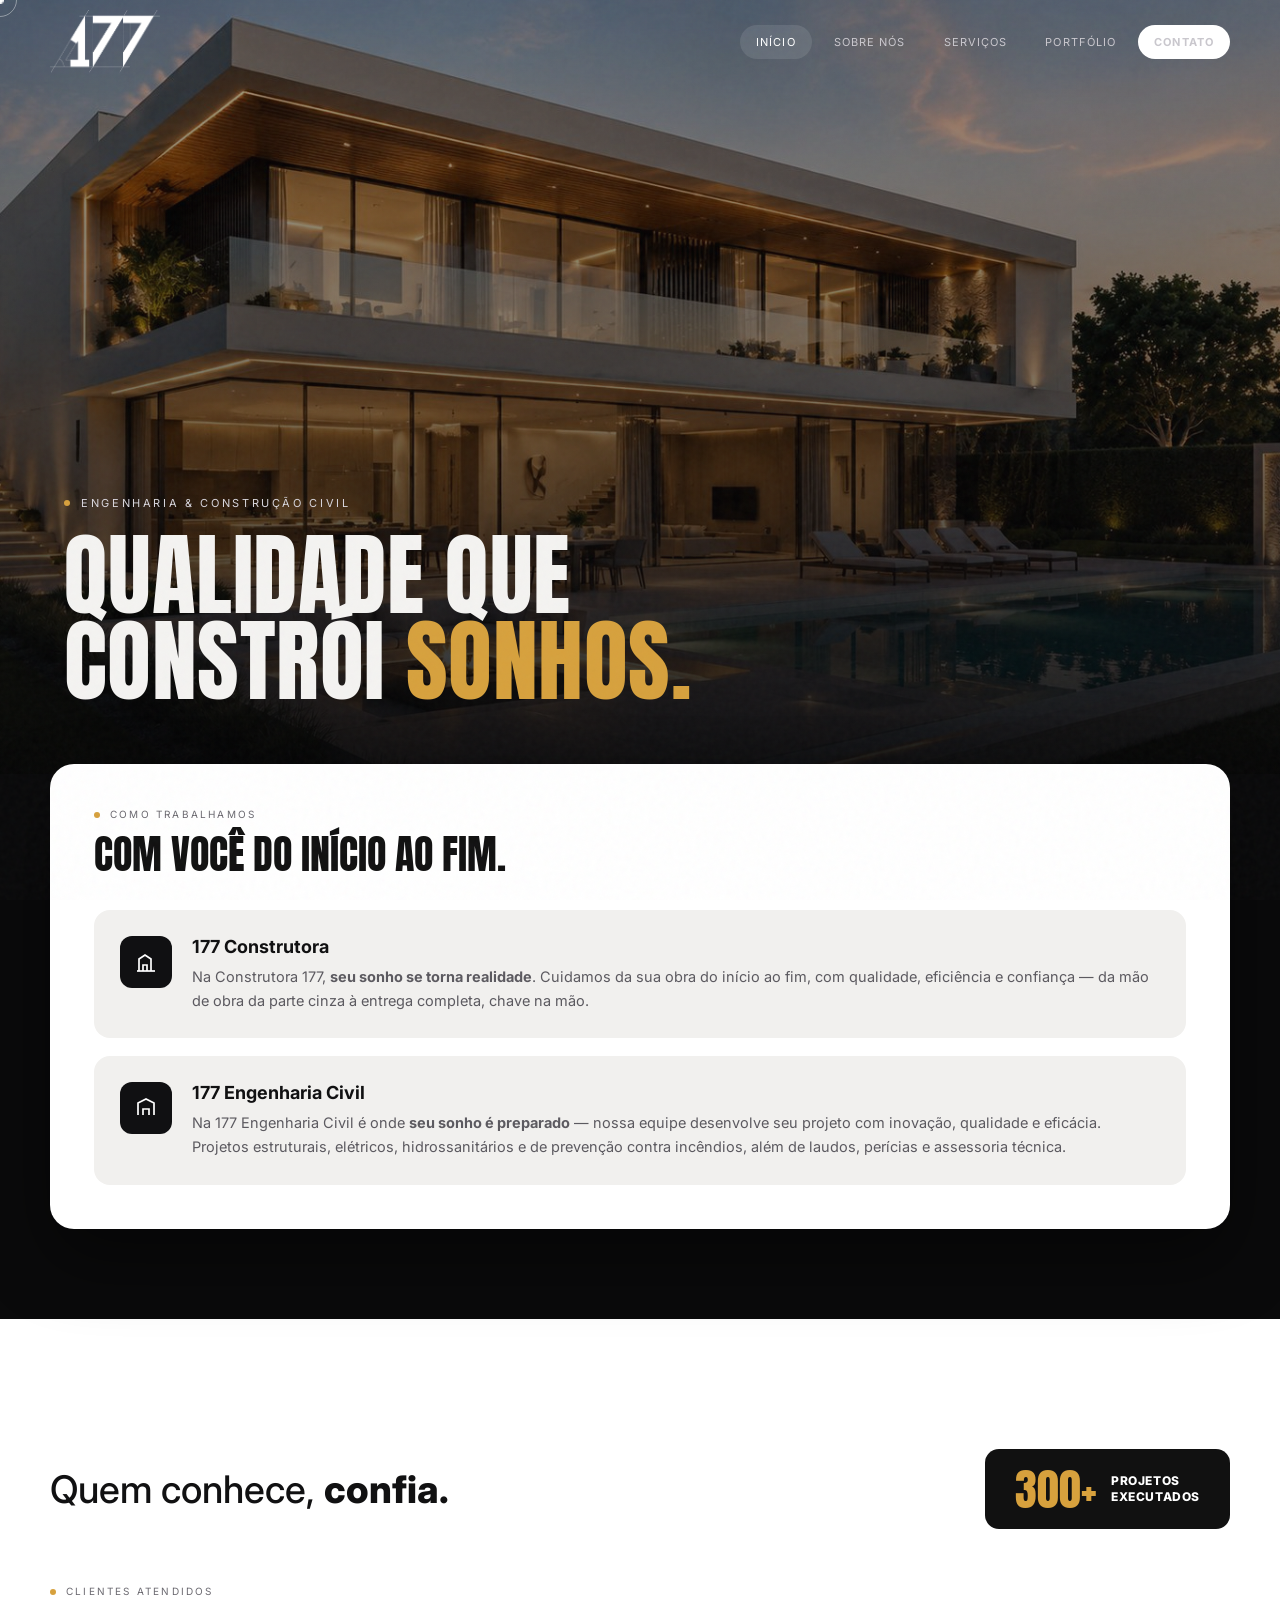
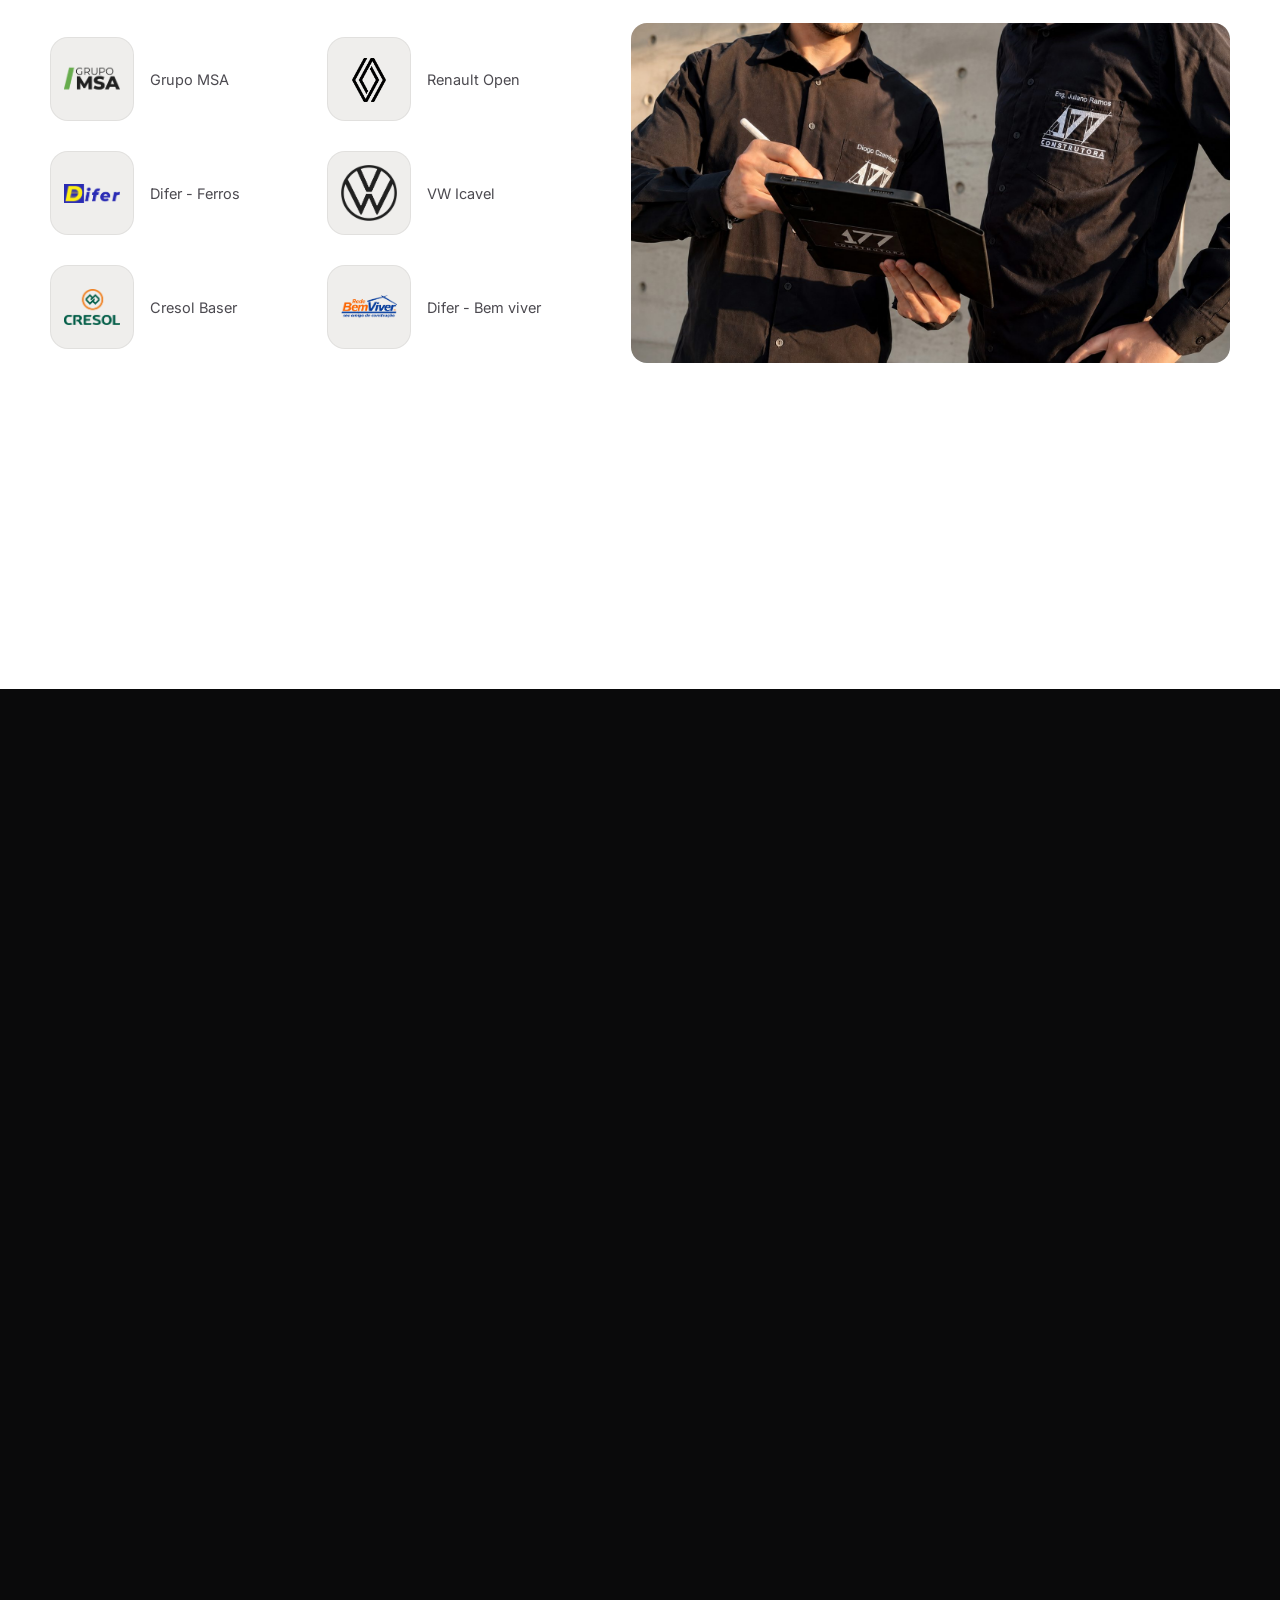
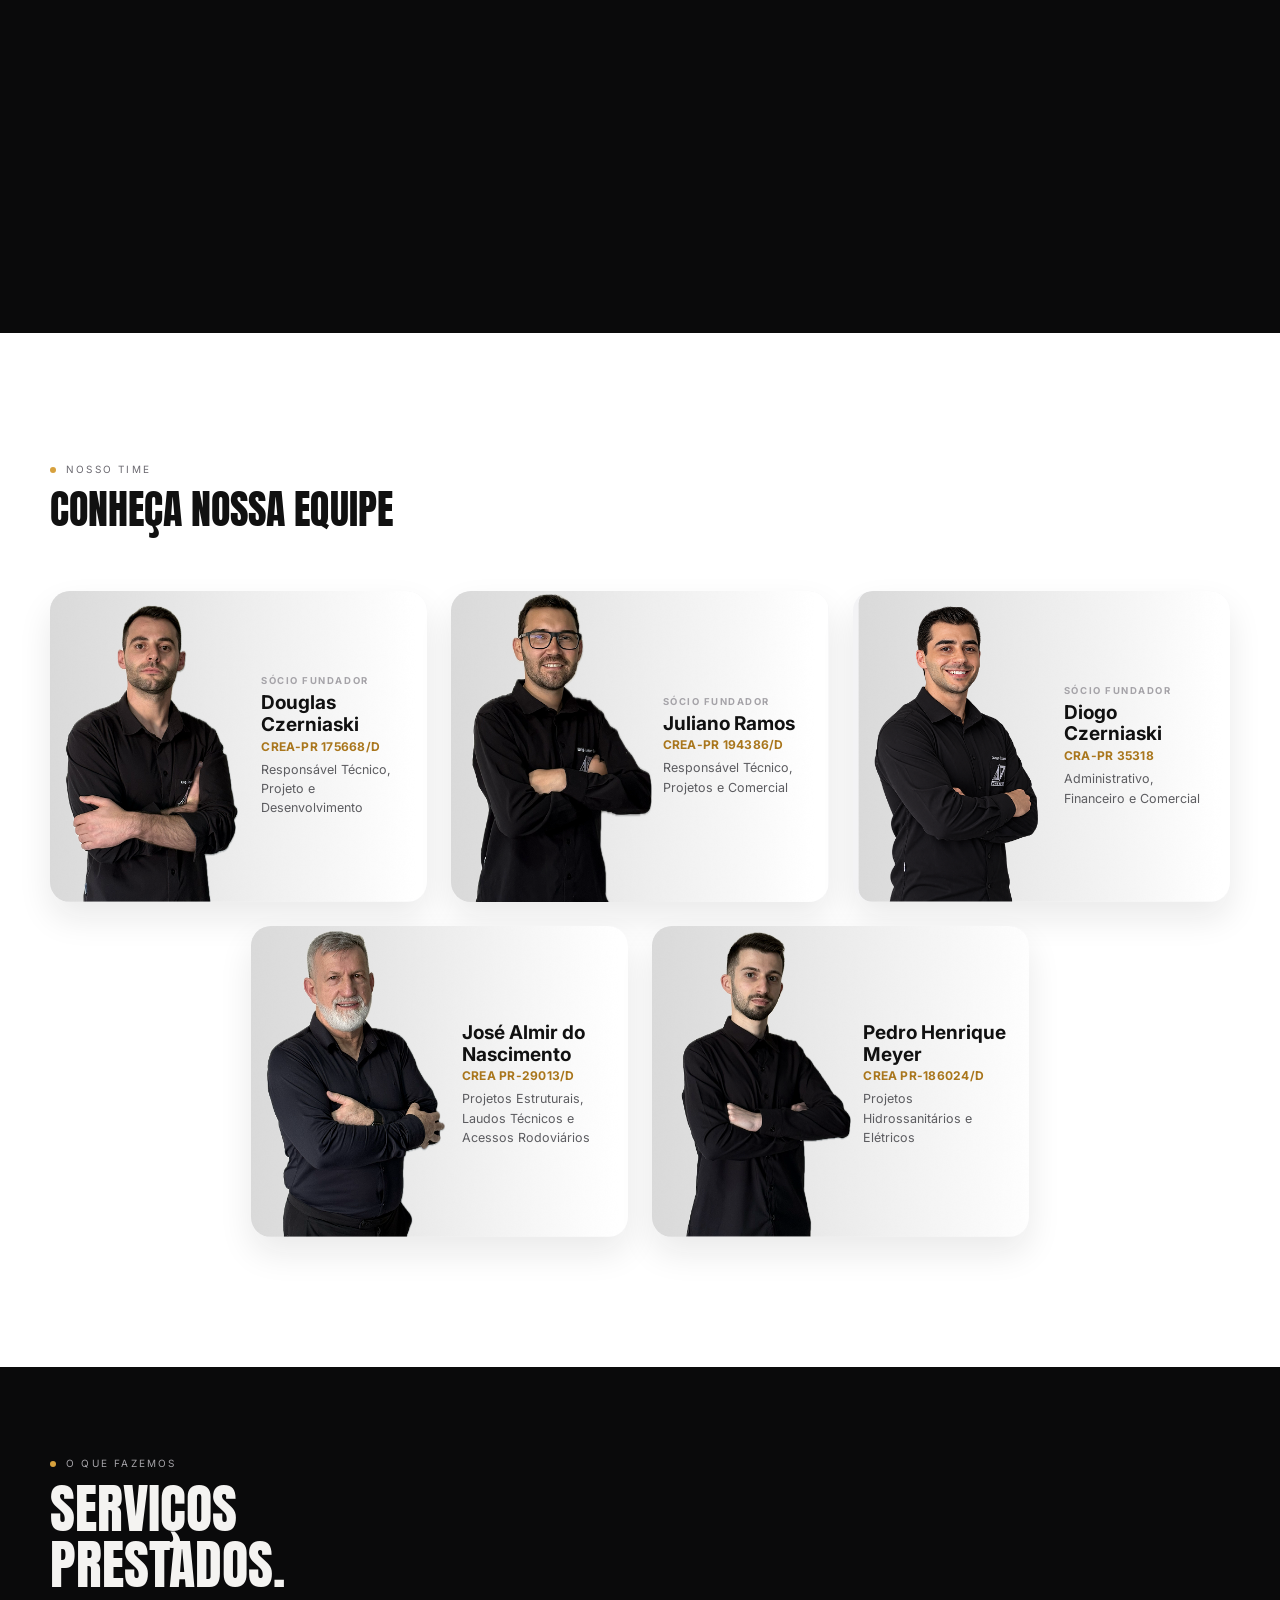
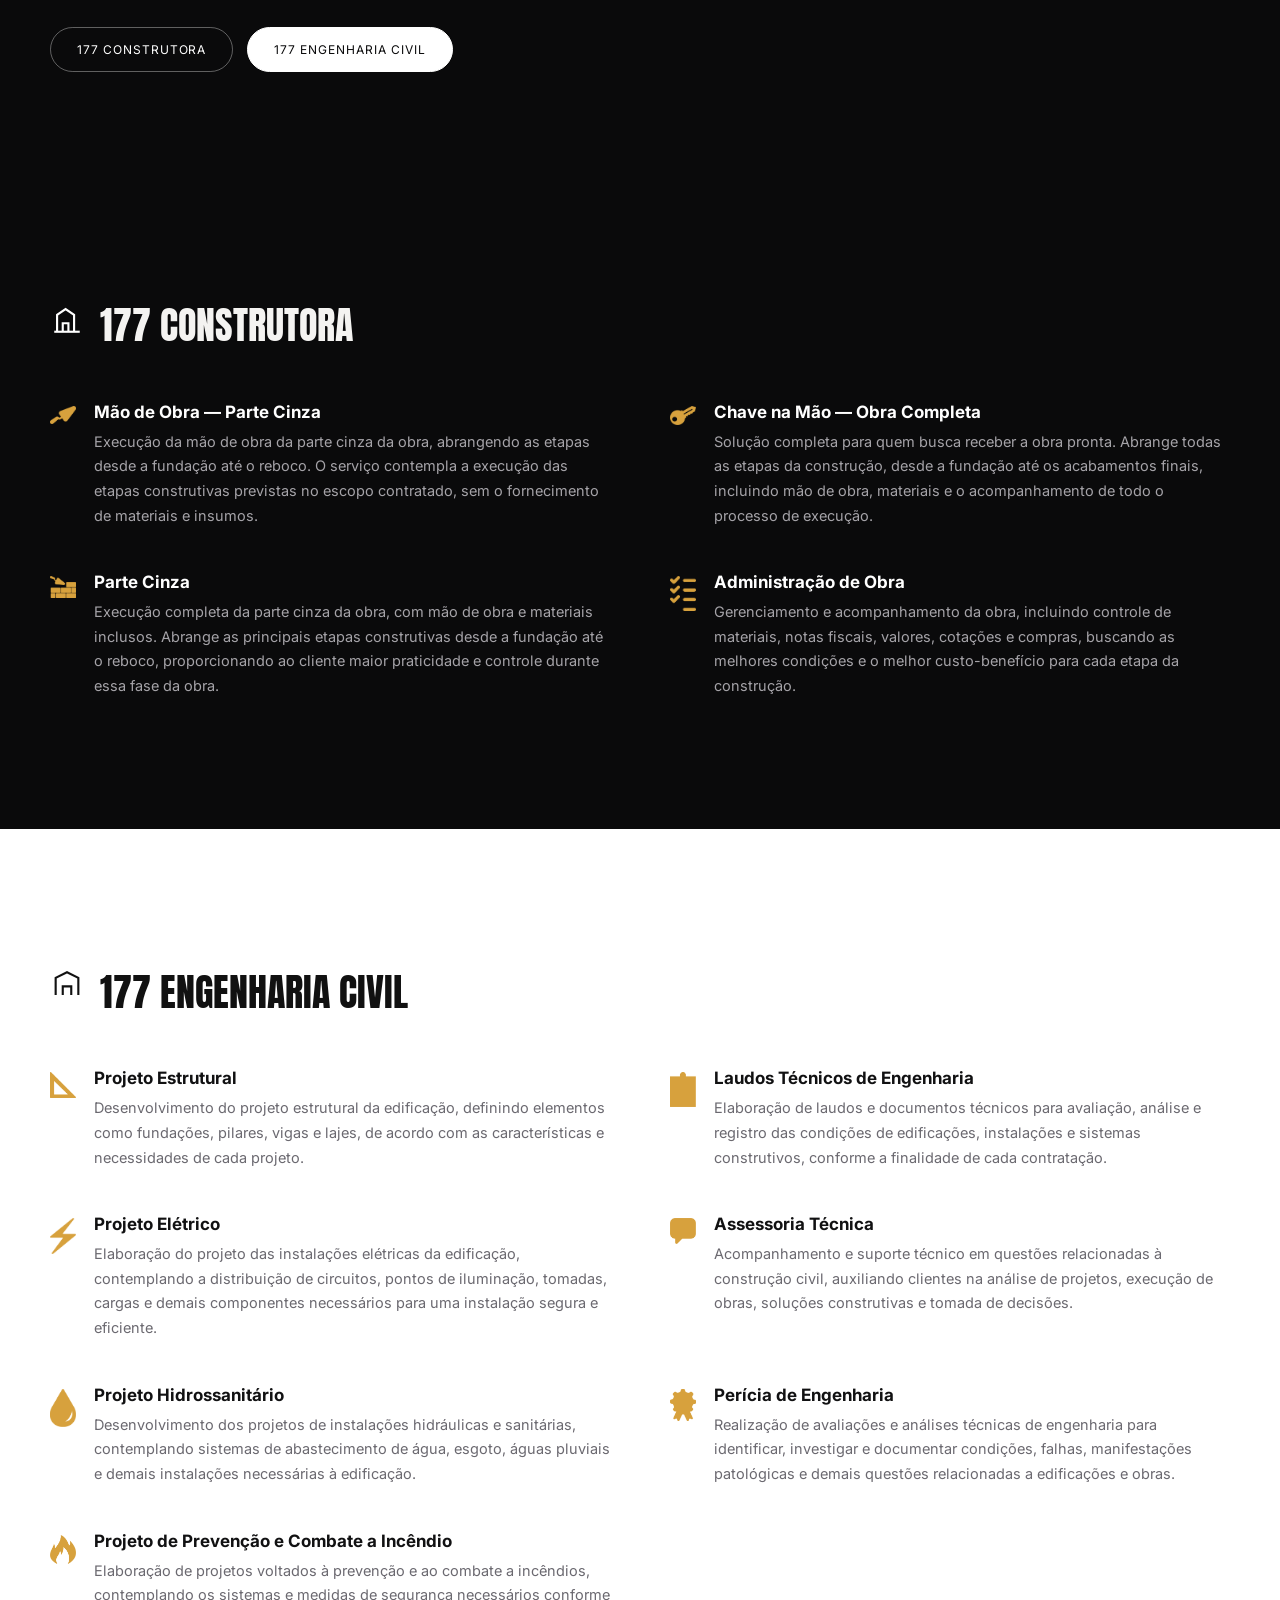
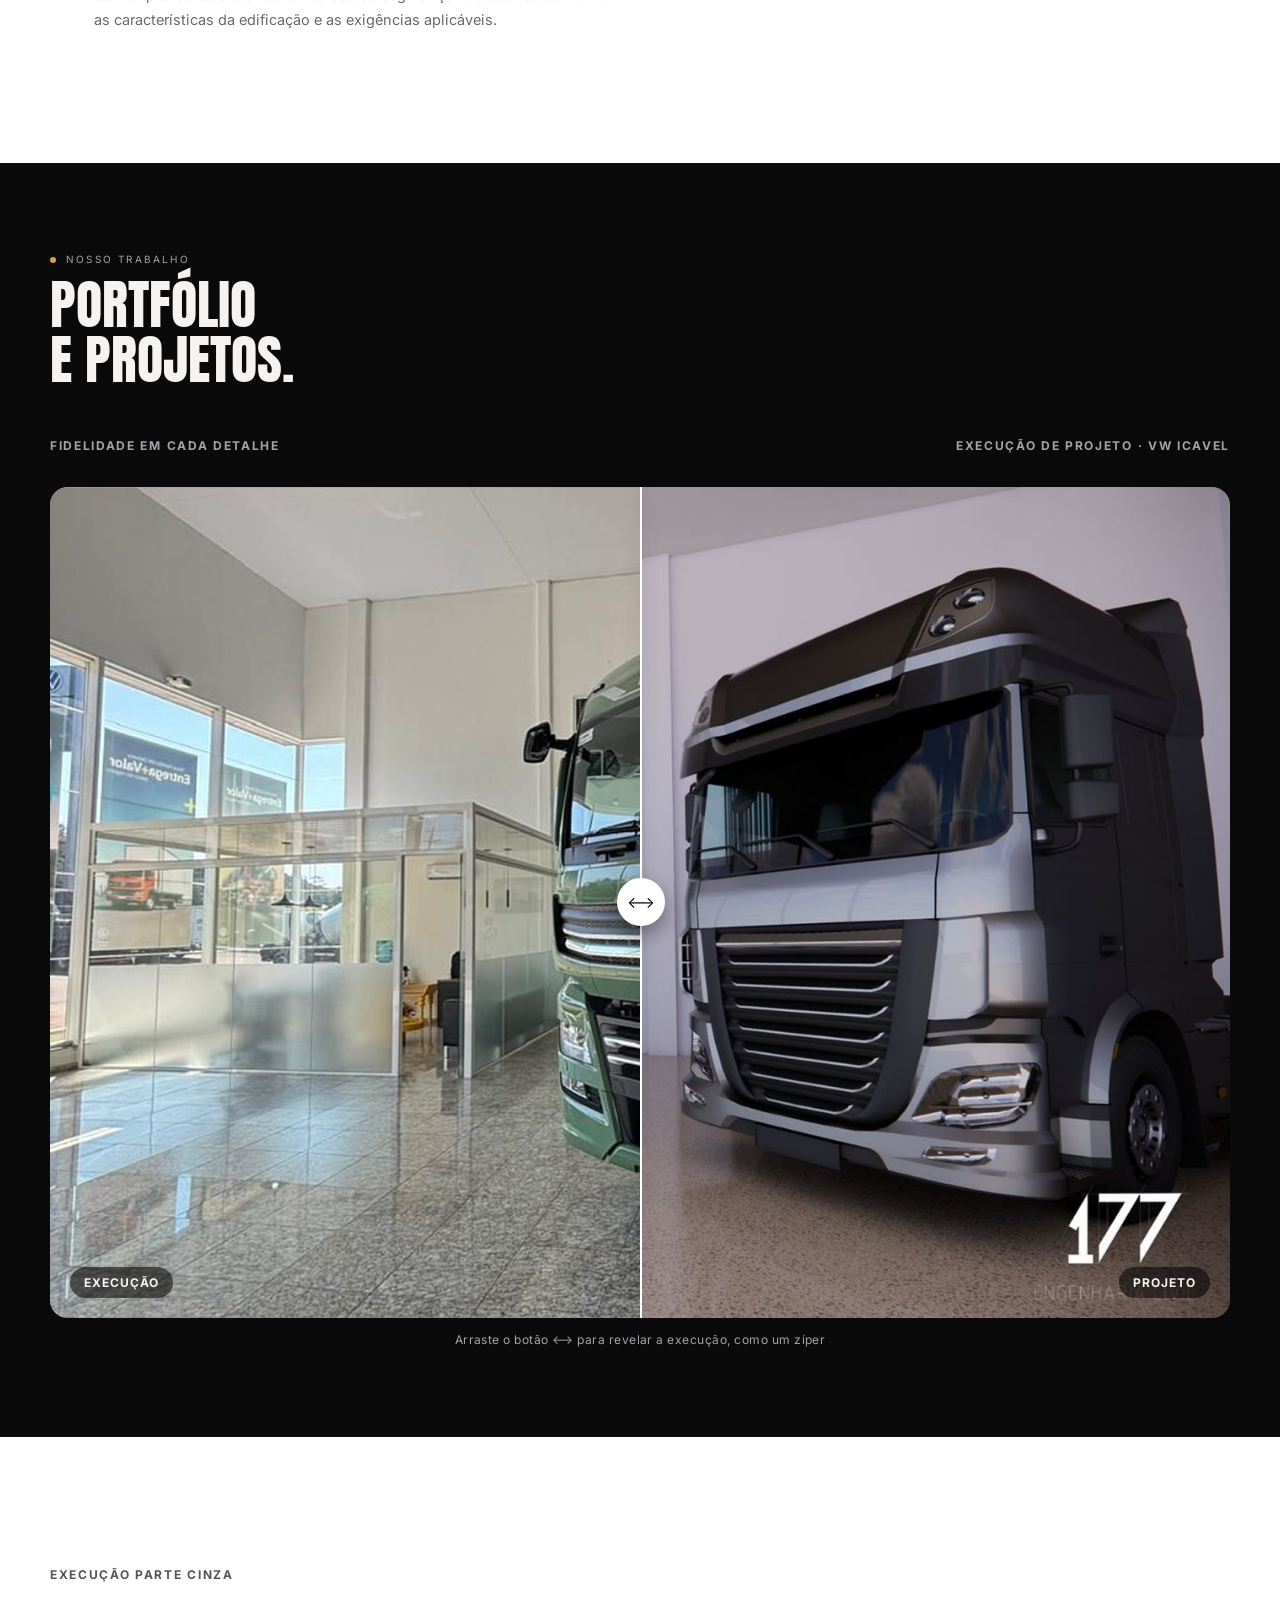
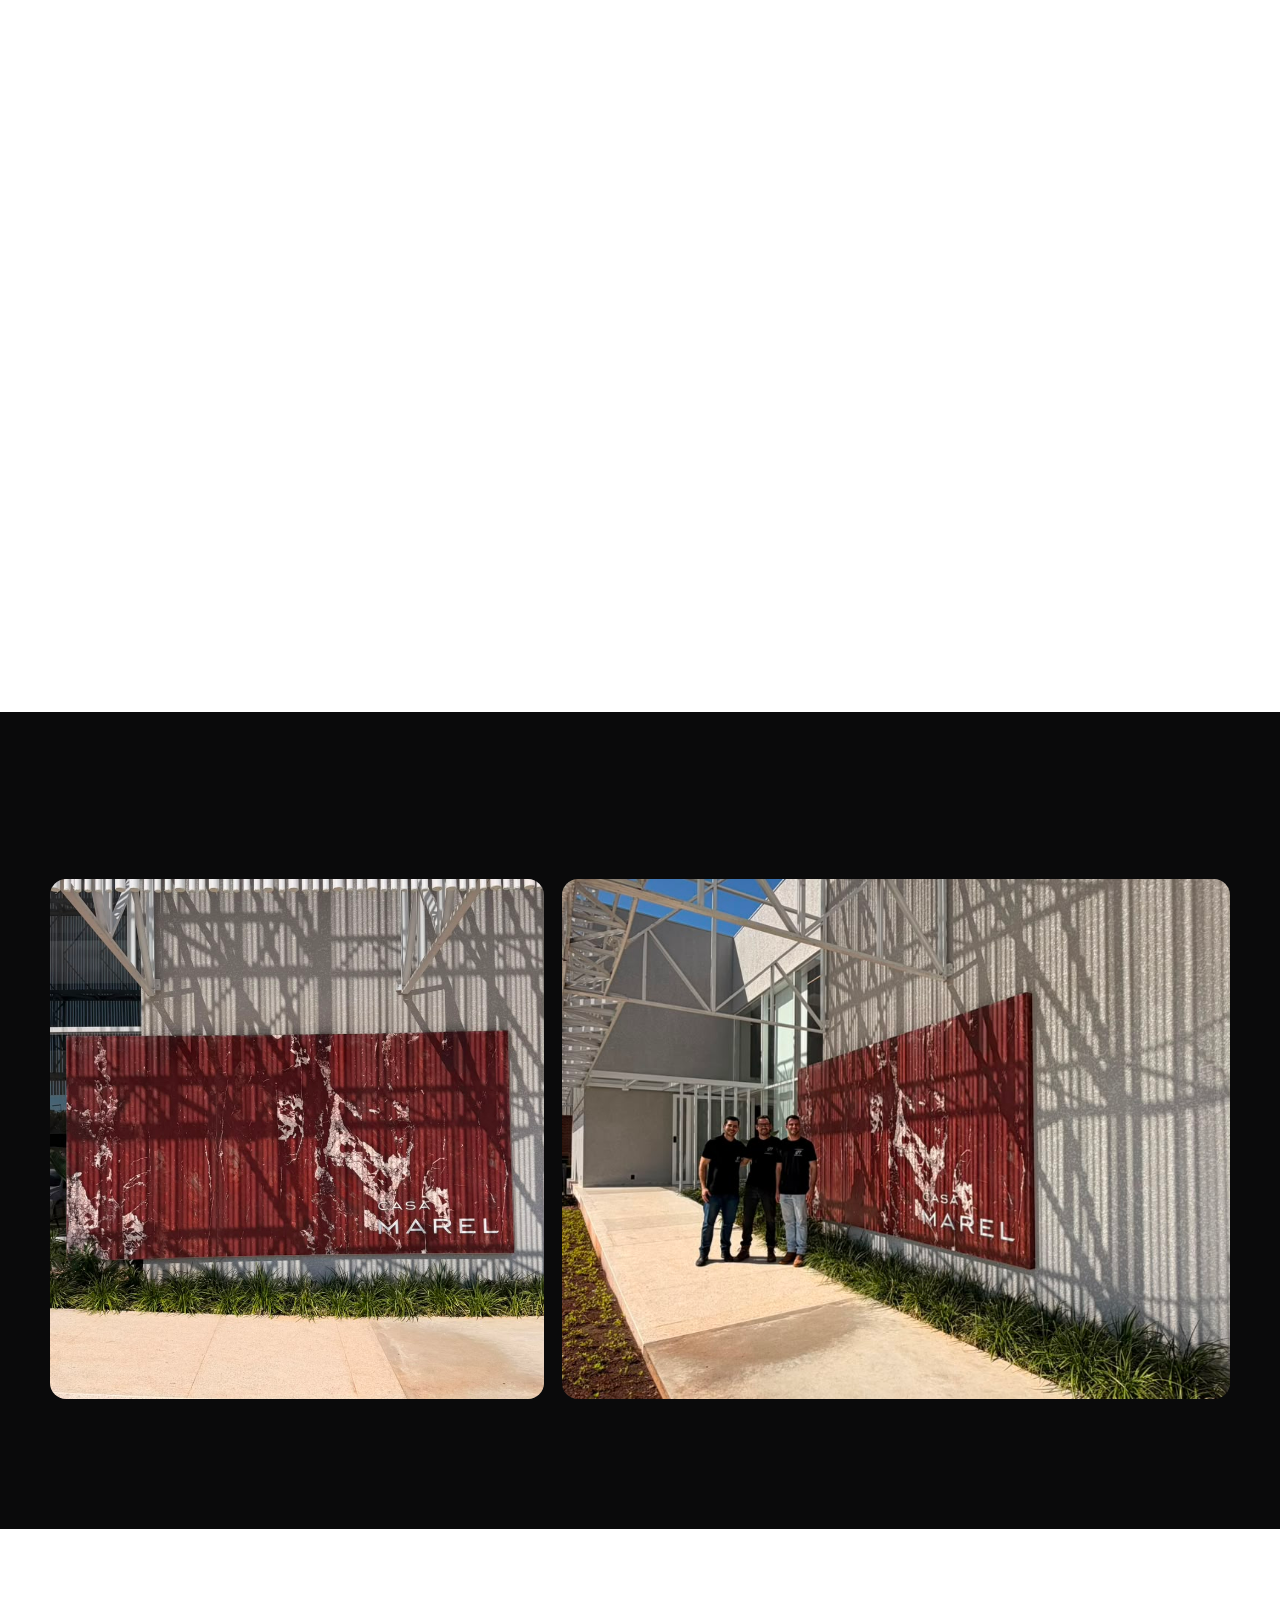
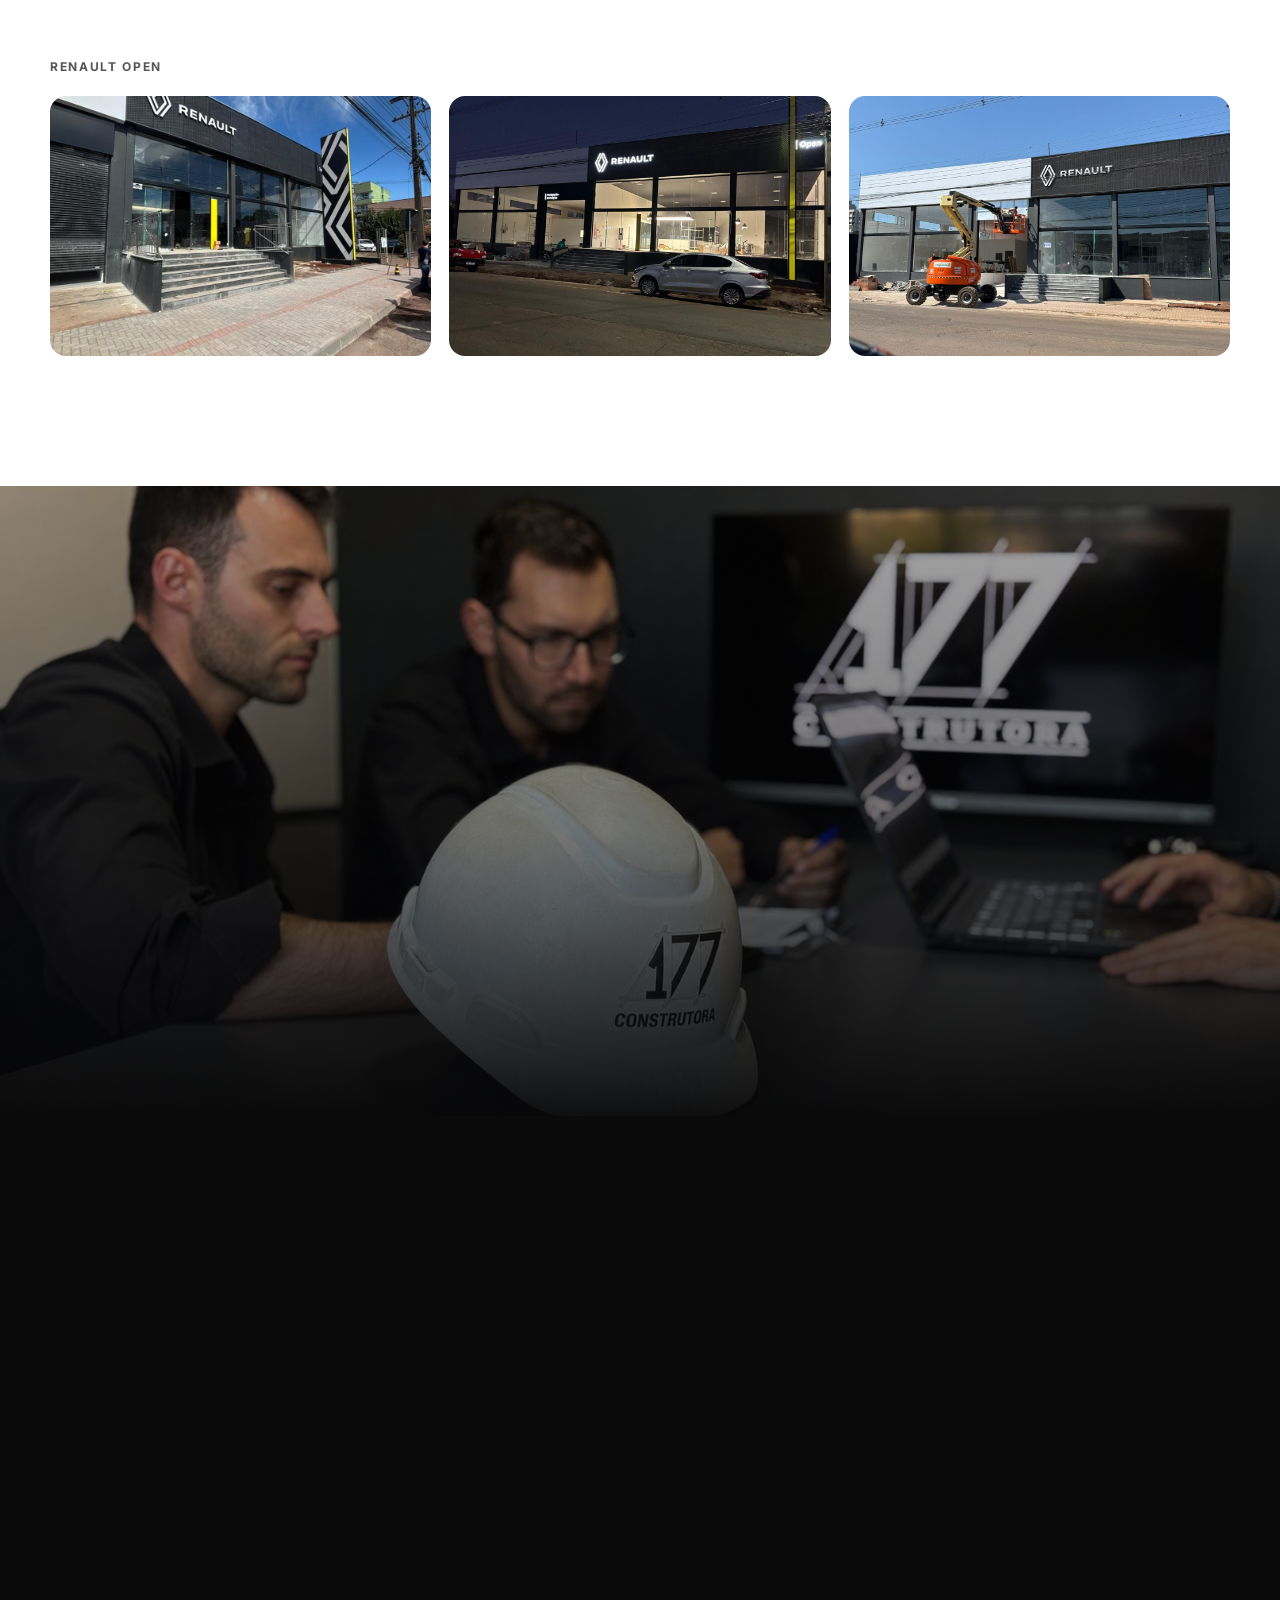
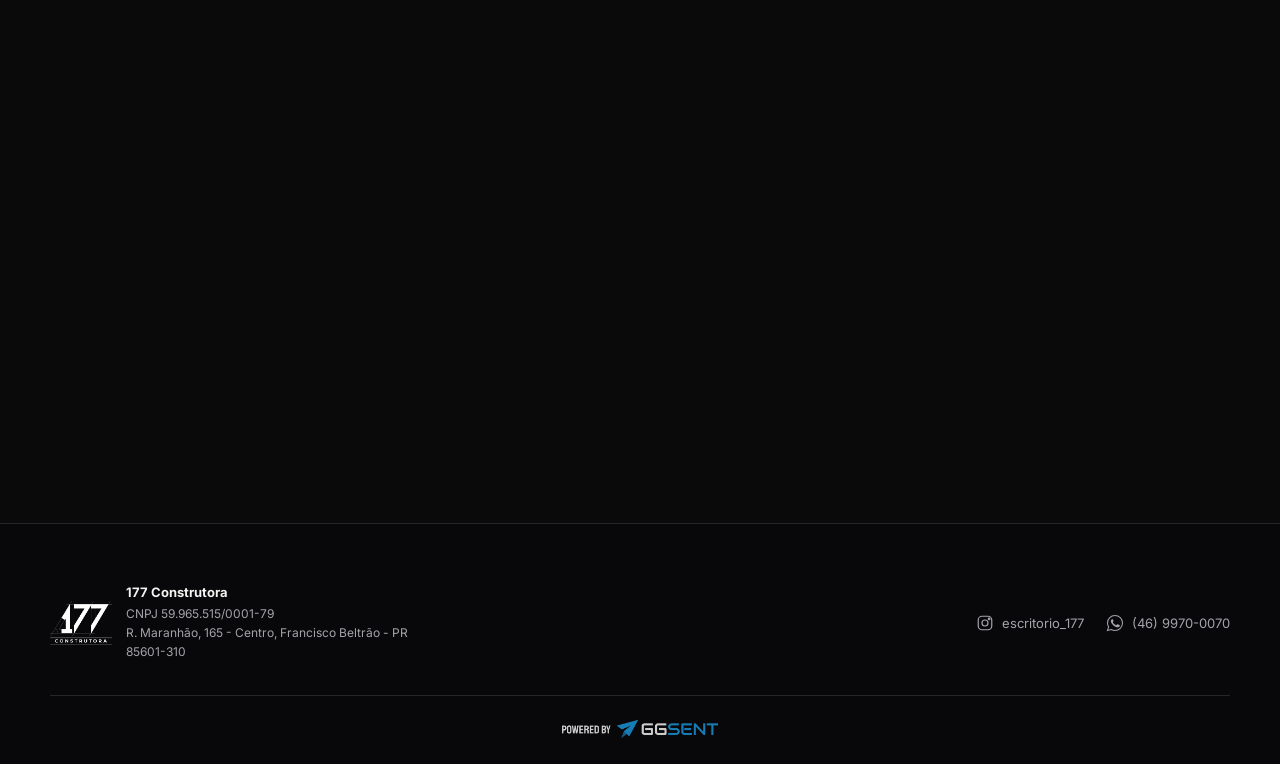
==== index.html @ 1fd75cfa "detalhes finais" ====
<!DOCTYPE html>
<html lang="pt-BR">
<head>
<meta charset="UTF-8">
<meta name="viewport" content="width=device-width, initial-scale=1.0">
<title>177 Construtora — Qualidade que constrói sonhos</title>
<meta name="description" content="177 Engenharia e Construtora: projetos, laudos técnicos, perícias e execução de obras em Francisco Beltrão - PR.">
<link rel="stylesheet" href="css/style.css">
</head>
<body>

<div class="progress"></div>
<div class="cursor-dot"></div><div class="cursor-ring"></div>

<header id="site-header">
  <div class="container nav-wrap">
    <a href="#inicio" class="brand">
      <img class="brand-logo brand-logo-mark" src="images/logo-177-mark.png" alt="177 Construtora">
    </a>
    <nav class="main-nav">
      <a href="#inicio">Início</a>
      <a href="#sobre">Sobre Nós</a>
      <a href="#servicos">Serviços</a>
      <a href="#portfolio">Portfólio</a>
      <a href="#contato" class="btn-contato">Contato</a>
    </nav>
    <button class="burger" aria-label="Abrir menu"><span></span><span></span><span></span></button>
  </div>
  <div class="mobile-nav">
    <a href="#inicio">Início</a>
    <a href="#sobre">Sobre Nós</a>
    <a href="#servicos">Serviços</a>
    <a href="#portfolio">Portfólio</a>
    <a href="#contato" class="btn-contato">Contato</a>
  </div>
</header>

<main>

<!-- ============ INÍCIO ============ -->
<section id="inicio">
  <div class="hero" style="min-height:86vh">
    <div class="hero-bg">
      <img src="images/hero-home.jpg" alt="Fachada de obra finalizada pela 177 Construtora">
    </div>
    <div class="container hero-inner">
      <div class="eyebrow reveal"><span class="dot"></span>Engenharia &amp; Construção Civil</div>
      <h1 class="display reveal">Qualidade que<br>constrói <span class="accent-word">sonhos.</span></h1>
    </div>
  </div>

  <div class="section tight dark">
    <div class="container">
      <div class="pillcard reveal-scale" style="margin-top:-100px;position:relative;z-index:5">
        <div class="section-label on-light">Como trabalhamos</div>
        <h2 class="display" style="font-size:clamp(26px,3.4vw,40px);color:#111">Com você do início ao fim.</h2>
        <div style="display:grid;gap:18px;margin-top:34px" class="stagger">
          <a href="#servicos" class="service-block stg" data-tilt data-scroll-tab="#construtora">
            <span class="icon">
              <svg width="24" height="24" viewBox="0 0 24 24" fill="none" stroke="currentColor" stroke-width="1.7"><path d="M3 21h18"/><path d="M5 21V9l6-4 6 4v12"/><path d="M9 21v-6h4v6"/></svg>
            </span>
            <div>
              <h3>177 Construtora</h3>
              <p>Na Construtora 177, <strong>seu sonho se torna realidade</strong>. Cuidamos da sua obra do início ao fim, com qualidade, eficiência e confiança — da mão de obra da parte cinza à entrega completa, chave na mão.</p>
            </div>
          </a>
          <a href="#servicos" class="service-block stg" data-tilt data-scroll-tab="#escritorio">
            <span class="icon">
              <svg width="24" height="24" viewBox="0 0 24 24" fill="none" stroke="currentColor" stroke-width="1.7"><path d="M4 19V7l8-4 8 4v12"/><path d="M9 19v-6h6v6"/></svg>
            </span>
            <div>
              <h3>177 Engenharia Civil</h3>
              <p>Na 177 Engenharia Civil é onde <strong>seu sonho é preparado</strong> — nossa equipe desenvolve seu projeto com inovação, qualidade e eficácia. Projetos estruturais, elétricos, hidrossanitários e de prevenção contra incêndios, além de laudos, perícias e assessoria técnica.</p>
            </div>
          </a>
        </div>
      </div>
    </div>
  </div>

  <div class="section light">
    <div class="container">
      <div class="trust-head reveal">
        <h2>Quem conhece, <b>confia.</b></h2>
        <span class="badge">
          <span class="badge-num"><span data-count="300" data-suffix="+">0</span></span>
          <span class="badge-label">projetos<br>executados</span>
        </span>
      </div>
      <div class="section-label on-light reveal" style="margin-bottom:26px">Clientes Atendidos</div>
      <div class="trust-grid">
        <div class="logos-grid reveal-left">
          <div class="logo-chip"><span class="logo-mark"><img src="images/logo-msa.png" alt="Grupo MSA"></span><span>Grupo MSA</span></div>
          <div class="logo-chip"><span class="logo-mark"><img class="logo-tight" src="images/logo-renault.png" alt="Renault"></span><span>Renault Open</span></div>
          <div class="logo-chip"><span class="logo-mark"><img src="images/logo-difer.png" alt="Difer - Ferros"></span><span>Difer - Ferros</span></div>
          <div class="logo-chip"><span class="logo-mark"><img src="images/logo-vw.png" alt="Volkswagen"></span><span>VW Icavel</span></div>
          <div class="logo-chip"><span class="logo-mark"><img src="images/logo-cresol.png" alt="Cresol"></span><span>Cresol Baser</span></div>
          <div class="logo-chip"><span class="logo-mark"><img src="images/logo-bemviver.png" alt="Difer - Bem viver"></span><span>Difer - Bem viver</span></div>
        </div>
        <div class="zoomable reveal-right" style="height:340px">
          <img src="images/detail-tablet-wall.jpg" alt="Equipe 177 analisando projeto em tablet">
        </div>
      </div>
      <div class="reveal" style="margin-top:60px">
        <div class="section-label on-light">Parceiros Homologados</div>
        <div class="partners-grid stagger" style="margin-top:34px">
          <div class="partner-logo stg"><img src="images/partner-marina-urio.png" alt="Marina Urio Arquitetura"></div>
          <div class="partner-logo partner-logo-lg stg"><img src="images/partner-nima.png" alt="NIMA Arquitetos"></div>
          <div class="partner-logo stg"><img src="images/partner-amanda-albanez.png" alt="Amanda Albanez Arquitetura"></div>
          <div class="partner-logo partner-logo-md stg"><img src="images/partner-gustavo-araujo.png" alt="Gustavo Araújo Arquitetura"></div>
        </div>
      </div>
    </div>
  </div>
</section>

<!-- ============ SOBRE NÓS ============ -->
<section id="sobre">
  <div class="section dark">
    <div class="container">
      <div class="section-label reveal">Quem somos</div>
      <h2 class="display reveal" style="margin-top:12px">Seu sonho,<br><span class="accent-word">nossa</span> realidade.</h2>

      <div class="about-grid" style="margin-top:70px">
        <div class="reveal-left">
          <div class="pillcard">
            <p>Fundada em 06 de dezembro de 2021, em Francisco Beltrão – PR, a 177 Engenharia iniciou sua trajetória atuando no desenvolvimento de projetos para a construção civil, acumulando experiência também no acompanhamento e na execução das diferentes etapas das obras.</p>
            <p>Ao longo dos anos, a experiência adquirida com projetos, acompanhamento das obras e o contato próximo com as necessidades dos clientes mostraram uma nova oportunidade: disponibilizar uma equipe especializada para atuar na execução das diferentes etapas da construção.</p>
            <p>Foi a partir dessa necessidade que surgiu a 177 Construtora, ampliando a atuação da empresa e permitindo integrar o planejamento à execução.</p>
            <p>Hoje, 177 Engenharia e 177 Construtora atuam de forma complementar, oferecendo soluções que vão do desenvolvimento dos projetos à execução da obra, com foco em planejamento, organização, qualidade e acompanhamento em cada etapa.</p>
            <p style="margin-bottom:0">Mais do que construir, buscamos tornar cada projeto um processo bem planejado, transparente e seguro para nossos clientes.</p>
          </div>
        </div>
        <div class="reveal-right">
          <div class="section-label">Diferenciais</div>
          <h2 class="display" style="font-size:clamp(24px,3vw,36px)">Experiência 177</h2>
          <div class="timeline">
            <div class="tl-item">
              <h3>Atendimento próximo e transparente</h3>
              <p>Relacionamento direto, com confiança e clareza em cada etapa.</p>
            </div>
            <div class="tl-item">
              <h3>Compromisso com prazos</h3>
              <p>Organização e planejamento para cumprir os prazos acordados.</p>
            </div>
            <div class="tl-item">
              <h3>Equipe especializada</h3>
              <p>Profissionais experientes e capacitados em todas as áreas da construção civil.</p>
            </div>
            <div class="tl-item">
              <h3>Experiência consolidada</h3>
              <p>Atuação sólida no sudoeste do Paraná, com histórico de excelência e credibilidade.</p>
            </div>
            <div class="tl-item">
              <h3>Segurança em obra</h3>
              <p>Equipe com treinamentos obrigatórios (NRs) em trabalho em altura e primeiros socorros, garantindo segurança em todas as etapas.</p>
            </div>
          </div>
          <div class="about-photo zoomable">
            <img src="images/hero-sobre.jpg" alt="Sócios fundadores da 177 em obra">
          </div>
        </div>
      </div>
    </div>
  </div>

  <div class="section light">
    <div class="container">
      <div class="reveal">
        <div class="section-label on-light">Nosso time</div>
        <h2 class="display" style="font-size:clamp(26px,3.4vw,40px);color:#111">Conheça nossa equipe</h2>
      </div>
      <div class="team-grid stagger">
        <div class="team-card stg" data-tilt>
          <div class="team-photo"><img src="images/team-douglas.png" alt="Douglas Czerniaski"></div>
          <div class="team-info">
            <small>Sócio Fundador</small>
            <h3>Douglas Czerniaski</h3>
            <b class="team-crea">CREA-PR 175668/D</b>
            <span>Responsável Técnico, Projeto e Desenvolvimento</span>
          </div>
        </div>
        <div class="team-card stg" data-tilt>
          <div class="team-photo"><img src="images/team-juliano.png" alt="Juliano Ramos"></div>
          <div class="team-info">
            <small>Sócio Fundador</small>
            <h3>Juliano Ramos</h3>
            <b class="team-crea">CREA-PR 194386/D</b>
            <span>Responsável Técnico, Projetos e Comercial</span>
          </div>
        </div>
        <div class="team-card stg" data-tilt>
          <div class="team-photo"><img src="images/team-diogo.png" alt="Diogo Czerniaski"></div>
          <div class="team-info">
            <small>Sócio Fundador</small>
            <h3>Diogo Czerniaski</h3>
            <b class="team-crea">CRA-PR 35318</b>
            <span>Administrativo, Financeiro e Comercial</span>
          </div>
        </div>
        <div class="team-card stg" data-tilt>
          <div class="team-photo"><img src="images/team-jose-almir.png" alt="José Almir do Nascimento"></div>
          <div class="team-info">
            <h3>José Almir do Nascimento</h3>
            <b class="team-crea">CREA PR-29013/D</b>
            <span>Projetos Estruturais, Laudos Técnicos e Acessos Rodoviários</span>
          </div>
        </div>
        <div class="team-card stg" data-tilt>
          <div class="team-photo"><img src="images/team-pedro-henrique.png" alt="Pedro Henrique Meyer"></div>
          <div class="team-info">
            <h3>Pedro Henrique Meyer</h3>
            <b class="team-crea">CREA PR-186024/D</b>
            <span>Projetos Hidrossanitários e Elétricos</span>
          </div>
        </div>
      </div>
    </div>
  </div>
</section>

<!-- ============ SERVIÇOS ============ -->
<section id="servicos">
  <div class="section tight dark">
    <div class="container">
      <div class="section-label reveal">O que fazemos</div>
      <h2 class="display reveal" style="margin-top:12px">Serviços<br><span class="accent-word">prestados.</span></h2>
      <div class="hero-tabs reveal">
        <button class="tab-btn solid" data-scroll-tab="#construtora">177 Construtora</button>
        <button class="tab-btn" data-scroll-tab="#escritorio">177 Engenharia Civil</button>
      </div>
    </div>
  </div>

  <div class="section dark" id="construtora" data-tab-section>
    <div class="container">
      <div class="reveal" style="display:flex;align-items:center;gap:16px">
        <svg width="34" height="34" viewBox="0 0 24 24" fill="none" stroke="#fff" stroke-width="1.5"><path d="M3 21h18"/><path d="M5 21V9l6-4 6 4v12"/><path d="M9 21v-6h4v6"/></svg>
        <h2 class="display" style="font-size:clamp(26px,3.2vw,38px)">177 Construtora</h2>
      </div>

      <div class="services-list stagger">
        <div class="svc-item on-dark stg">
          <span class="ico"><img src="images/icon-svc-trowel.png" alt=""></span>
          <div><h3>Mão de Obra — Parte Cinza</h3><p>Execução da mão de obra da parte cinza da obra, abrangendo as etapas desde a fundação até o reboco. O serviço contempla a execução das etapas construtivas previstas no escopo contratado, sem o fornecimento de materiais e insumos.</p></div>
        </div>
        <div class="svc-item on-dark stg">
          <span class="ico"><img src="images/icon-svc-key.png" alt=""></span>
          <div><h3>Chave na Mão — Obra Completa</h3><p>Solução completa para quem busca receber a obra pronta. Abrange todas as etapas da construção, desde a fundação até os acabamentos finais, incluindo mão de obra, materiais e o acompanhamento de todo o processo de execução.</p></div>
        </div>
        <div class="svc-item on-dark stg">
          <span class="ico"><img src="images/icon-svc-trowel-bricks.png" alt=""></span>
          <div><h3>Parte Cinza</h3><p>Execução completa da parte cinza da obra, com mão de obra e materiais inclusos. Abrange as principais etapas construtivas desde a fundação até o reboco, proporcionando ao cliente maior praticidade e controle durante essa fase da obra.</p></div>
        </div>
        <div class="svc-item on-dark stg">
          <span class="ico"><img src="images/icon-svc-checklist.png" alt=""></span>
          <div><h3>Administração de Obra</h3><p>Gerenciamento e acompanhamento da obra, incluindo controle de materiais, notas fiscais, valores, cotações e compras, buscando as melhores condições e o melhor custo-benefício para cada etapa da construção.</p></div>
        </div>
      </div>
    </div>
  </div>

  <div class="section light" id="escritorio" data-tab-section>
    <div class="container">
      <div class="reveal" style="display:flex;align-items:center;gap:16px">
        <svg width="34" height="34" viewBox="0 0 24 24" fill="none" stroke="#111" stroke-width="1.5"><path d="M4 19V7l8-4 8 4v12"/><path d="M9 19v-6h6v6"/></svg>
        <h2 class="display" style="font-size:clamp(26px,3.2vw,38px);color:#111">177 Engenharia Civil</h2>
      </div>

      <div class="services-list stagger">
        <div class="svc-item on-light stg">
          <span class="ico"><img src="images/icon-svc-triangle.png" alt=""></span>
          <div><h3>Projeto Estrutural</h3><p>Desenvolvimento do projeto estrutural da edificação, definindo elementos como fundações, pilares, vigas e lajes, de acordo com as características e necessidades de cada projeto.</p></div>
        </div>
        <div class="svc-item on-light stg">
          <span class="ico"><img src="images/icon-svc-clipboard.png" alt=""></span>
          <div><h3>Laudos Técnicos de Engenharia</h3><p>Elaboração de laudos e documentos técnicos para avaliação, análise e registro das condições de edificações, instalações e sistemas construtivos, conforme a finalidade de cada contratação.</p></div>
        </div>
        <div class="svc-item on-light stg">
          <span class="ico"><img src="images/icon-svc-lightning.png" alt=""></span>
          <div><h3>Projeto Elétrico</h3><p>Elaboração do projeto das instalações elétricas da edificação, contemplando a distribuição de circuitos, pontos de iluminação, tomadas, cargas e demais componentes necessários para uma instalação segura e eficiente.</p></div>
        </div>
        <div class="svc-item on-light stg">
          <span class="ico"><img src="images/icon-svc-chat.png" alt=""></span>
          <div><h3>Assessoria Técnica</h3><p>Acompanhamento e suporte técnico em questões relacionadas à construção civil, auxiliando clientes na análise de projetos, execução de obras, soluções construtivas e tomada de decisões.</p></div>
        </div>
        <div class="svc-item on-light stg">
          <span class="ico"><img src="images/icon-svc-drop.png" alt=""></span>
          <div><h3>Projeto Hidrossanitário</h3><p>Desenvolvimento dos projetos de instalações hidráulicas e sanitárias, contemplando sistemas de abastecimento de água, esgoto, águas pluviais e demais instalações necessárias à edificação.</p></div>
        </div>
        <div class="svc-item on-light stg">
          <span class="ico"><img src="images/icon-svc-medal.png" alt=""></span>
          <div><h3>Perícia de Engenharia</h3><p>Realização de avaliações e análises técnicas de engenharia para identificar, investigar e documentar condições, falhas, manifestações patológicas e demais questões relacionadas a edificações e obras.</p></div>
        </div>
        <div class="svc-item on-light stg">
          <span class="ico"><img src="images/icon-svc-fire.png" alt=""></span>
          <div><h3>Projeto de Prevenção e Combate a Incêndio</h3><p>Elaboração de projetos voltados à prevenção e ao combate a incêndios, contemplando os sistemas e medidas de segurança necessários conforme as características da edificação e as exigências aplicáveis.</p></div>
        </div>
      </div>
    </div>
  </div>
</section>

<!-- ============ PORTFÓLIO ============ -->
<section id="portfolio">
  <div class="section tight dark">
    <div class="container">
      <div class="section-label reveal">Nosso trabalho</div>
      <h2 class="display reveal" style="margin-top:12px">Portfólio<br>e <span class="accent-word">projetos.</span></h2>

      <div style="display:flex;justify-content:space-between;align-items:end;flex-wrap:wrap;gap:14px;margin:50px 0 34px" class="reveal">
        <span class="gallery-title" style="margin:0">Fidelidade em cada detalhe</span>
        <span class="gallery-title" style="margin:0">Execução de projeto · VW Icavel</span>
      </div>
      <div class="hover-compare reveal-scale">
        <img class="base" src="images/portfolio-vw-projeto.jpg" alt="Projeto 3D — VW Icavel">
        <img class="reveal-layer" src="images/portfolio-vw-execucao.jpg" alt="Execução real — VW Icavel">
        <div class="compare-seam"></div>
        <span class="compare-tag tag-projeto">Projeto</span>
        <span class="compare-tag tag-execucao">Execução</span>
      </div>
      <p style="text-align:center;color:var(--muted);font-size:12px;margin-top:14px;letter-spacing:.04em">Arraste o botão ⟷ para revelar a execução, como um zíper</p>
    </div>
  </div>

  <div class="section light">
    <div class="container">
      <div class="reveal gallery-title" style="color:#555">Execução Parte Cinza</div>
      <div class="mosaic stagger">
        <div class="item stg zoomable"><span class="num">1</span><img src="images/portfolio-cinza-1.jpg" alt="Execução parte cinza — etapa 1"></div>
        <div class="item stg zoomable"><span class="num">2</span><img src="images/portfolio-cinza-2.jpg" alt="Execução parte cinza — etapa 2"></div>
        <div class="item stg zoomable"><span class="num">3</span><img src="images/portfolio-cinza-3.jpg" alt="Execução parte cinza — etapa 3"></div>
        <div class="item stg zoomable"><span class="num">4</span><img src="images/portfolio-cinza-4.jpg" alt="Execução parte cinza — etapa 4"></div>
      </div>
    </div>
  </div>

  <div class="section dark">
    <div class="container">
      <div class="reveal gallery-title">Casa Marel</div>
      <div class="split-2 stagger">
        <div class="zoomable stg tall"><img src="images/casa-marel-detalhe.jpg" alt="Casa Marel — detalhe do painel"></div>
        <div class="zoomable stg tall"><img src="images/casa-marel-fachada.jpg" alt="Casa Marel — fachada com a equipe 177"></div>
      </div>
    </div>
  </div>

  <div class="section light">
    <div class="container">
      <div class="reveal gallery-title" style="color:#555">Renault Open</div>
      <div class="split-3 stagger">
        <div class="zoomable stg" style="height:260px"><img src="images/portfolio-renault-1.jpg" alt="Fachada da concessionária Renault Open"></div>
        <div class="zoomable stg" style="height:260px"><img src="images/portfolio-renault-2.jpg" alt="Concessionária Renault Open à noite"></div>
        <div class="zoomable stg" style="height:260px"><img src="images/portfolio-renault-3.jpg" alt="Execução da fachada da Renault Open"></div>
      </div>
    </div>
  </div>
</section>

<!-- ============ CONTATO ============ -->
<section id="contato">
  <div class="hero contact-hero">
    <div class="hero-bg">
      <img src="images/hero-contato.jpg" alt="Equipe 177 no escritório">
    </div>
    <div class="container hero-inner">
      <div class="eyebrow reveal"><span class="dot"></span>Fale com a gente</div>
      <h1 class="display reveal">Entre em<br><span class="accent-word">contato.</span></h1>
      <a href="https://wa.me/554699700070" target="_blank" rel="noopener" class="wa-btn magnetic reveal" style="margin-top:30px">
        <svg viewBox="0 0 24 24" fill="currentColor"><path d="M17.5 14.4c-.3-.1-1.7-.8-2-.9-.3-.1-.5-.1-.6.1-.2.3-.7.9-.9 1.1-.2.2-.3.2-.6.1-.3-.1-1.3-.5-2.5-1.5-.9-.8-1.5-1.8-1.7-2.1-.2-.3 0-.5.1-.6.1-.1.3-.3.4-.5.1-.1.2-.3.3-.4.1-.2 0-.4 0-.5C10 9 9.5 7.8 9.3 7.3c-.2-.5-.4-.4-.6-.4h-.5c-.2 0-.5.1-.7.3-.3.3-1 1-1 2.4s1 2.8 1.2 3c.1.2 2.1 3.2 5 4.4.7.3 1.3.5 1.7.6.7.2 1.4.2 1.9.1.6-.1 1.7-.7 1.9-1.3.2-.7.2-1.2.2-1.3-.1-.1-.3-.2-.6-.3z"/><path d="M12 2C6.5 2 2 6.5 2 12c0 1.9.5 3.6 1.5 5.2L2 22l4.9-1.4C8.4 21.5 10.1 22 12 22c5.5 0 10-4.5 10-10S17.5 2 12 2z" fill="none" stroke="currentColor" stroke-width="1.4"/></svg>
        Chamar no WhatsApp
      </a>
    </div>
  </div>

  <div class="section tight dark">
    <div class="container">
      <div class="contact-grid">
        <div class="card-dark reveal-left">
          <div class="section-label">Envie uma mensagem</div>
          <h2 class="display" style="font-size:clamp(22px,2.8vw,30px);margin-bottom:24px">Vamos falar sobre seu projeto</h2>
          <form id="contact-form" class="contact-form">
            <div>
              <label for="nome">Nome</label>
              <input type="text" id="nome" name="nome" placeholder="Seu nome" required>
            </div>
            <div>
              <label for="telefone">Telefone / WhatsApp</label>
              <input type="tel" id="telefone" name="telefone" placeholder="(46) 9 9999-9999" required>
            </div>
            <div>
              <label for="mensagem">Mensagem</label>
              <textarea id="mensagem" name="mensagem" placeholder="Conte um pouco sobre o seu projeto..." required></textarea>
            </div>
            <button type="submit">Enviar pelo WhatsApp</button>
          </form>

          <div class="info-rows">
            <div class="info-row">
              <span class="ico"><svg width="18" height="18" viewBox="0 0 24 24" fill="none" stroke="currentColor" stroke-width="1.6"><path d="M12 22s7-6.3 7-12a7 7 0 1 0-14 0c0 5.7 7 12 7 12z"/><circle cx="12" cy="10" r="2.4"/></svg></span>
              <div><b>Endereço</b><span>R. Maranhão, 165 - Centro, Francisco Beltrão - PR, 85601-310</span></div>
            </div>
            <div class="info-row">
              <span class="ico"><svg width="18" height="18" viewBox="0 0 24 24" fill="none" stroke="currentColor" stroke-width="1.6"><path d="M17.5 14.4c-.3-.1-1.7-.8-2-.9-.3-.1-.5-.1-.6.1-.2.3-.7.9-.9 1.1-.2.2-.3.2-.6.1-.3-.1-1.3-.5-2.5-1.5-.9-.8-1.5-1.8-1.7-2.1-.2-.3 0-.5.1-.6"/><circle cx="12" cy="12" r="9"/></svg></span>
              <div><b>WhatsApp</b><span>(46) 9970-0070</span></div>
            </div>
            <div class="info-row">
              <span class="ico"><svg width="18" height="18" viewBox="0 0 24 24" fill="none" stroke="currentColor" stroke-width="1.6"><rect x="3" y="3" width="18" height="18" rx="5"/><circle cx="12" cy="12" r="4"/><circle cx="17.5" cy="6.5" r="1"/></svg></span>
              <div><b>Instagram</b><span>@escritorio_177</span></div>
            </div>
          </div>

          <div class="map-frame reveal-scale">
            <iframe src="https://www.google.com/maps?q=R.+Maranh%C3%A3o,+165,+Centro,+Francisco+Beltr%C3%A3o+-+PR,+85601-310&output=embed" loading="lazy" referrerpolicy="no-referrer-when-downgrade"></iframe>
          </div>
        </div>

        <div class="card-dark reveal-right">
          <a class="ig-head" href="https://instagram.com/escritorio_177" target="_blank" rel="noopener" style="text-decoration:none;color:inherit;cursor:pointer">
            <span class="ig-avatar"><span></span></span>
            <div>
              <b>@escritorio_177</b>
              <small>781 seguidores</small>
            </div>
          </a>
          <div class="ig-tabs">
            <button class="active"><svg width="18" height="18" viewBox="0 0 24 24" fill="none" stroke="currentColor" stroke-width="1.6"><rect x="3" y="3" width="7" height="7"/><rect x="14" y="3" width="7" height="7"/><rect x="3" y="14" width="7" height="7"/><rect x="14" y="14" width="7" height="7"/></svg></button>
            <button><svg width="18" height="18" viewBox="0 0 24 24" fill="none" stroke="currentColor" stroke-width="1.6"><rect x="4" y="2" width="16" height="20" rx="3"/><path d="M10 9.5v5l4-2.5z"/></svg></button>
            <button><svg width="18" height="18" viewBox="0 0 24 24" fill="none" stroke="currentColor" stroke-width="1.6"><circle cx="12" cy="8" r="3.4"/><path d="M5 20c0-3.9 3.1-7 7-7s7 3.1 7 7"/></svg></button>
          </div>
          <div class="ig-grid stagger">
            <div class="item stg zoomable"><img src="images/about-founders.jpg" alt="Equipe 177"></div>
            <div class="item stg zoomable"><img src="images/instagram-equipe.jpg" alt="Equipe 177 Construtora"></div>
            <div class="item stg zoomable"><img src="images/instagram-acabamento.jpg" alt="Fachada finalizada - 177 Construtora"></div>
            <div class="item stg zoomable"><img src="images/instagram-obra-detalhe.jpg" alt="Detalhe de obra 177 Construtora"></div>
            <div class="item stg zoomable"><img src="images/instagram-projeto3d.jpg" alt="Obra em execução - 177 Construtora"></div>
            <div class="item stg zoomable"><img src="images/instagram-fachada.jpg" alt="Fachada Casa Marel - 177 Construtora"></div>
          </div>
        </div>
      </div>
    </div>
  </div>
</section>

</main>

<footer>
  <div class="container footer-grid">
    <div class="footer-brand">
      <img class="brand-logo footer-logo" src="images/logo-177.png" alt="177 Construtora">
      <div class="footer-info">
        <b>177 Construtora</b>
        <span>CNPJ 59.965.515/0001-79<br>R. Maranhão, 165 - Centro, Francisco Beltrão - PR<br>85601-310</span>
      </div>
    </div>
    <div class="footer-social">
      <a href="https://instagram.com/escritorio_177" target="_blank" rel="noopener">
        <svg viewBox="0 0 24 24" fill="none" stroke="currentColor" stroke-width="1.6"><rect x="3" y="3" width="18" height="18" rx="5"/><circle cx="12" cy="12" r="4"/><circle cx="17.5" cy="6.5" r="1"/></svg>
        escritorio_177
      </a>
      <a href="https://wa.me/554699700070" target="_blank" rel="noopener">
        <svg viewBox="0 0 24 24" fill="currentColor"><path d="M17.5 14.4c-.3-.1-1.7-.8-2-.9-.3-.1-.5-.1-.6.1-.2.3-.7.9-.9 1.1-.2.2-.3.2-.6.1-.3-.1-1.3-.5-2.5-1.5-.9-.8-1.5-1.8-1.7-2.1-.2-.3 0-.5.1-.6.1-.1.3-.3.4-.5.1-.1.2-.3.3-.4.1-.2 0-.4 0-.5C10 9 9.5 7.8 9.3 7.3c-.2-.5-.4-.4-.6-.4h-.5c-.2 0-.5.1-.7.3-.3.3-1 1-1 2.4s1 2.8 1.2 3c.1.2 2.1 3.2 5 4.4.7.3 1.3.5 1.7.6.7.2 1.4.2 1.9.1.6-.1 1.7-.7 1.9-1.3.2-.7.2-1.2.2-1.3-.1-.1-.3-.2-.6-.3z"/><path d="M12 2C6.5 2 2 6.5 2 12c0 1.9.5 3.6 1.5 5.2L2 22l4.9-1.4C8.4 21.5 10.1 22 12 22c5.5 0 10-4.5 10-10S17.5 2 12 2z" fill="none" stroke="currentColor" stroke-width="1.4"/></svg>
        (46) 9970-0070
      </a>
    </div>
  </div>
  <div class="container footer-powered">
    <img src="images/powered-by-ggsent.png" alt="Powered by GGSENT">
  </div>
</footer>

<script src="js/script.js"></script>
</body>
</html>
---- css/style.css ----
@import url('https://fonts.googleapis.com/css2?family=Anton&family=Inter:wght@400;500;600;700;800&display=swap');

/* ============ TOKENS ============ */
:root{
  --bg:#0a0a0b;
  --bg-soft:#111113;
  --surface:#ffffff;
  --ink:#111112;
  --text:#f4f3f1;
  --muted:#a5a3a8;
  --muted-dark:#6b6970;
  --line:rgba(255,255,255,.12);
  --line-dark:rgba(0,0,0,.10);
  --accent:#d7a13d;
  --accent-soft:rgba(215,161,61,.16);
  --whatsapp:#25d366;
  --radius:16px;
  --max:1180px;
  --ease:cubic-bezier(.16,.8,.24,1);
}
*,*::before,*::after{box-sizing:border-box;margin:0;padding:0}
html{scroll-behavior:smooth}
body{
  background:var(--bg);
  color:var(--text);
  font-family:"Inter",-apple-system,"Segoe UI",Roboto,Arial,sans-serif;
  overflow-x:hidden;
  -webkit-font-smoothing:antialiased;
}
img{display:block;width:100%;height:100%;object-fit:cover}
a{color:inherit;text-decoration:none}
ul{list-style:none}
button{font:inherit;cursor:pointer;background:none;border:none;color:inherit}
.container{width:min(var(--max),calc(100% - 48px));margin:0 auto}

/* grain overlay */
body::before{
  content:"";position:fixed;inset:0;pointer-events:none;z-index:60;opacity:.045;
  background-image:url("data:image/svg+xml,%3Csvg viewBox='0 0 180 180' xmlns='http://www.w3.org/2000/svg'%3E%3Cfilter id='n'%3E%3CfeTurbulence type='fractalNoise' baseFrequency='.85' numOctaves='4' stitchTiles='stitch'/%3E%3C/filter%3E%3Crect width='100%25' height='100%25' filter='url(%23n)' opacity='.7'/%3E%3C/svg%3E");
}

/* scroll progress */
.progress{position:fixed;top:0;left:0;height:3px;width:0;background:linear-gradient(90deg,var(--accent),#f3d98a);z-index:120;transition:width .1s linear}

/* custom cursor (desktop only) */
.cursor-dot,.cursor-ring{position:fixed;top:0;left:0;pointer-events:none;border-radius:50%;z-index:110;transform:translate(-50%,-50%);will-change:transform}
.cursor-dot{width:7px;height:7px;background:#fff}
.cursor-ring{width:34px;height:34px;border:1px solid rgba(255,255,255,.4);transition:width .25s var(--ease),height .25s var(--ease),border-color .25s var(--ease),background .25s var(--ease)}
.cursor-ring.active{width:64px;height:64px;border-color:var(--accent);background:rgba(215,161,61,.08)}
@media(hover:none),(max-width:900px){.cursor-dot,.cursor-ring{display:none}}

/* ============ HEADER ============ */
header{position:fixed;top:0;left:0;right:0;z-index:90;height:84px;border-bottom:1px solid transparent;transition:background .4s,border-color .4s,backdrop-filter .4s}
header.scrolled{background:rgba(10,10,11,.78);backdrop-filter:blur(16px);border-color:var(--line)}
.nav-wrap{height:100%;display:flex;align-items:center;justify-content:space-between}
.brand{display:flex;align-items:center;gap:12px}
.brand-logo{width:auto;height:52px;flex:none;object-fit:contain}
.brand-logo-mark{height:64px}

nav.main-nav{display:flex;align-items:center;gap:6px}
nav.main-nav a{
  font-size:11px;letter-spacing:.1em;text-transform:uppercase;color:#c9c7cd;
  padding:10px 16px;border-radius:30px;transition:color .3s,background .3s;
}
nav.main-nav a:hover{color:#fff}
nav.main-nav a.active{background:rgba(255,255,255,.1);color:#fff}
.btn-contato{
  background:#fff;color:#0a0a0b;padding:12px 22px;border-radius:30px;
  font-size:11px;letter-spacing:.1em;text-transform:uppercase;font-weight:700;
  transition:transform .3s var(--ease),background .3s;
}
.btn-contato:hover{background:var(--accent);transform:translateY(-2px)}

.burger{display:none;width:42px;height:42px;border:1px solid var(--line);border-radius:50%;place-items:center;flex-direction:column;gap:4px}
.burger span{width:16px;height:1.5px;background:#fff;display:block;transition:.3s}
.mobile-nav{
  position:fixed;inset:84px 0 0 0;background:rgba(8,8,9,.98);backdrop-filter:blur(10px);
  z-index:85;display:flex;flex-direction:column;padding:20px 24px;gap:2px;
  transform:translateY(-12px);opacity:0;pointer-events:none;transition:.35s var(--ease);
}
.mobile-nav.open{transform:translateY(0);opacity:1;pointer-events:auto}
.mobile-nav a{padding:18px 4px;border-bottom:1px solid var(--line);font:600 20px "Inter",-apple-system,"Segoe UI",Roboto,Arial,sans-serif;text-transform:uppercase;letter-spacing:.03em}
.mobile-nav a.active{color:var(--accent)}
.mobile-nav .btn-contato{margin-top:22px;text-align:center}

@media(max-width:900px){
  nav.main-nav{display:none}
  .burger{display:grid}
}

/* ============ HERO ============ */
.hero{
  position:relative;min-height:78vh;display:flex;align-items:flex-end;
  overflow:hidden;padding-top:84px;
}
.hero-bg{position:absolute;inset:0;z-index:0}
.hero-bg .ph{width:100%;height:100%}
.hero-bg::after{
  content:"";position:absolute;inset:0;
  background:linear-gradient(180deg,rgba(6,6,7,.35) 0%,rgba(6,6,7,.55) 55%,rgba(6,6,7,.96) 100%);
}
.hero-inner{position:relative;z-index:2;padding-bottom:70px;padding-left:clamp(18px,5vw,72px);width:100%}
.eyebrow{
  display:inline-flex;align-items:center;gap:11px;font-size:11px;letter-spacing:.24em;
  text-transform:uppercase;color:#d9d7de;margin-bottom:22px;
}
.eyebrow .dot{width:6px;height:6px;border-radius:50%;background:var(--accent);box-shadow:0 0 16px var(--accent)}
h1.display{
  font:400 clamp(42px,7vw,96px)/.96 "Anton",Impact,"Arial Narrow Bold",sans-serif;text-transform:uppercase;letter-spacing:.005em;
  max-width:820px;
}
h1.display .accent-word{color:var(--accent)}

/* ============ SECTION helpers ============ */
.section{position:relative;padding:130px 0}
.section.tight{padding:90px 0}
.section-label{font-size:10px;letter-spacing:.22em;text-transform:uppercase;color:var(--muted)}
.section-label.on-light{color:var(--muted-dark)}
.section-label::before{content:"";display:inline-block;width:6px;height:6px;background:var(--accent);border-radius:50%;margin-right:10px}
h2.display{font:400 clamp(30px,4.2vw,54px)/1.04 "Anton",Impact,"Arial Narrow Bold",sans-serif;text-transform:uppercase;margin-top:14px}
.light{background:var(--surface);color:var(--ink)}
.dark{background:#0a0a0b;color:var(--text)}

/* curved divider between sections */
.curve{position:relative;height:1px}
.curve svg{position:absolute;left:0;right:0;width:100%;height:90px;display:block}
.curve.to-dark{top:-1px}
.curve.to-light{top:-1px}

/* ============ IMAGE PLACEHOLDER ============ */
.ph{
  position:relative;overflow:hidden;background:
    repeating-linear-gradient(135deg,#1c1c1f 0 2px,#141416 2px 34px);
  display:flex;align-items:center;justify-content:center;color:#6c6a72;
}
.ph::after{content:"";position:absolute;inset:0;border:1px solid rgba(255,255,255,.06)}
.ph .ph-label{
  position:relative;z-index:2;font-size:11px;letter-spacing:.12em;text-transform:uppercase;
  color:#8a8890;background:rgba(0,0,0,.45);padding:9px 16px;border-radius:30px;
  border:1px solid rgba(255,255,255,.12);display:flex;align-items:center;gap:8px;text-align:center;
}
.ph .ph-label svg{width:15px;height:15px;flex:none;opacity:.85}
.ph.on-light{background:repeating-linear-gradient(135deg,#ececec 0 2px,#e2e2e2 2px 34px)}
.ph.on-light .ph-label{color:#6b6b6b;background:rgba(255,255,255,.7);border-color:rgba(0,0,0,.08)}

/* ============ CARDS / SERVICE BLOCKS ============ */
.pillcard{
  background:#fff;color:var(--ink);border-radius:24px;padding:44px;
  box-shadow:0 30px 70px rgba(0,0,0,.45);
}
.service-block{
  display:flex;gap:20px;background:#f1f0ee;border-radius:16px;padding:26px;
  transition:transform .4s var(--ease),box-shadow .4s var(--ease);
}
.service-block:hover{transform:translateY(-6px);box-shadow:0 18px 40px rgba(0,0,0,.12)}
.service-block .icon{
  width:52px;height:52px;border-radius:12px;background:#101012;color:#fff;flex:none;
  display:grid;place-items:center;
}
.service-block h3{font:700 18px "Inter",-apple-system,"Segoe UI",Roboto,Arial,sans-serif;margin-bottom:8px}
.service-block p{color:#5c5a60;font-size:14.5px;line-height:1.65}

/* ============ TRUST / LOGOS / STATS ============ */
.trust-head{display:flex;align-items:center;justify-content:space-between;flex-wrap:wrap;gap:18px;margin-bottom:56px}
.trust-head h2{font:400 clamp(26px,3vw,38px)/1 "Inter",-apple-system,"Segoe UI",Roboto,Arial,sans-serif;font-weight:500}
.trust-head b{font-weight:800}
.badge{
  background:#111;color:#fff;padding:18px 30px;border-radius:14px;
  display:flex;align-items:center;gap:14px;
}
.badge-num{font:400 clamp(30px,4vw,44px) "Anton",Impact,"Arial Narrow Bold",sans-serif;color:var(--accent);line-height:1}
.badge-label{font:800 12px "Inter",-apple-system,"Segoe UI",Roboto,Arial,sans-serif;letter-spacing:.05em;text-transform:uppercase;line-height:1.35}
.logos-grid{display:grid;grid-template-columns:repeat(2,1fr);gap:30px 34px}
.logo-chip{display:flex;align-items:center;gap:16px}
.logo-circle{
  width:56px;height:56px;border-radius:50%;background:#efeeec;display:grid;place-items:center;
  font:800 13px "Inter",-apple-system,"Segoe UI",Roboto,Arial,sans-serif;color:#333;flex:none;border:1px solid rgba(0,0,0,.06);
}
.logo-mark{
  width:84px;height:84px;border-radius:18px;background:#efeeec;display:grid;place-items:center;
  flex:none;border:1px solid rgba(0,0,0,.06);padding:13px;
}
.logo-mark img{width:100%;height:100%;object-fit:contain;display:block}
.logo-mark img.logo-tight{width:78%;height:78%;margin:0 auto;align-self:center}
.logo-chip span{font-size:14.5px;color:#4c4a50}
.trust-grid{display:grid;grid-template-columns:1fr 1.15fr;gap:60px;align-items:center}
.partners-grid{display:flex;flex-wrap:wrap;align-items:center;gap:60px}
.partner-logo{height:36px;flex:none}
.partner-logo img{height:100%;width:auto;object-fit:contain;display:block}
.partner-logo-lg{height:90px}
.partner-logo-md{height:40px}

/* ============ SERVICES TABS (servicos page) ============ */
.hero-tabs{display:flex;gap:14px;margin-top:34px;flex-wrap:wrap}
.tab-btn{
  border:1px solid rgba(255,255,255,.35);color:#fff;padding:14px 26px;border-radius:30px;
  font-size:12px;letter-spacing:.08em;text-transform:uppercase;transition:.3s;
}
.tab-btn.solid{background:#fff;color:#0a0a0b;border-color:#fff}
.tab-btn:hover{border-color:var(--accent)}

.services-list{display:grid;grid-template-columns:1fr 1fr;gap:44px 60px;margin-top:56px}
.svc-item{display:flex;gap:18px}
.svc-item .ico{width:26px;flex:none;padding-top:4px;color:var(--accent)}
.svc-item .ico img{width:100%;height:auto;display:block}
.svc-item.on-light .ico{color:var(--accent)}
.svc-item h3{font:700 17px "Inter",-apple-system,"Segoe UI",Roboto,Arial,sans-serif;margin-bottom:8px}
.svc-item p{font-size:14.5px;line-height:1.7;color:var(--muted-dark)}
.svc-item.on-dark p{color:var(--muted)}
.svc-item.on-dark h3{color:#fff}

/* ============ ABOUT PAGE ============ */
.about-grid{display:grid;grid-template-columns:1fr 1.05fr;gap:70px;align-items:stretch}
.about-grid>.reveal-left{display:flex}
.about-grid>.reveal-left .pillcard{width:100%;display:flex;flex-direction:column;justify-content:center}
.about-copy p{color:var(--muted);line-height:1.85;margin-bottom:16px;font-size:15px}
.about-copy .pillcard{color:var(--ink)}
.about-copy .pillcard p{color:#4d4b51}
.about-grid .pillcard p{line-height:1.9;font-size:15px;color:#4d4b51;margin-bottom:20px;letter-spacing:.005em}
.about-grid .pillcard p:last-child{margin-bottom:0}
.timeline{margin-top:26px;position:relative;padding-left:26px;border-left:1px solid var(--line)}
.tl-item{position:relative;padding-bottom:30px}
.tl-item:last-child{padding-bottom:0}
.tl-item::before{content:"";position:absolute;left:-31px;top:5px;width:9px;height:9px;border-radius:50%;background:var(--accent);box-shadow:0 0 0 4px rgba(215,161,61,.18)}
.tl-item h3{font:700 15.5px "Inter",-apple-system,"Segoe UI",Roboto,Arial,sans-serif;margin-bottom:6px}
.tl-item p{color:var(--muted);font-size:13.5px;line-height:1.6}
.about-photo{border-radius:18px;overflow:hidden;height:280px;margin-top:34px}

.team-grid{display:grid;grid-template-columns:repeat(6,1fr);gap:24px;margin-top:60px}
.team-grid .team-card{grid-column:span 2}
.team-grid .team-card:nth-child(4){grid-column:2 / span 2}
.team-grid .team-card:nth-child(5){grid-column:4 / span 2}
.team-card{
  position:relative;overflow:hidden;border-radius:20px;
  background:#f3f3f5;
  box-shadow:0 16px 34px rgba(17,17,17,.09);
  aspect-ratio:4/3.3;
}
.team-photo{position:absolute;inset:0;z-index:0}
.team-photo img{width:100%;height:100%;object-fit:cover;object-position:left center;display:block}
.team-info{position:absolute;z-index:1;right:0;top:0;bottom:0;width:52%;display:flex;flex-direction:column;justify-content:center;padding:6% 6% 6% 8%}
.team-info small{color:var(--muted);font-size:9.5px;letter-spacing:.16em;text-transform:uppercase;font-weight:700}
.team-info h3{font:700 19px "Inter",-apple-system,"Segoe UI",Roboto,Arial,sans-serif;color:#111;margin:6px 0 3px;line-height:1.15}
.team-crea{display:block;font:700 12px "Inter",-apple-system,"Segoe UI",Roboto,Arial,sans-serif;color:#a9761c;letter-spacing:.02em;margin-bottom:6px}
.team-info span{display:block;font-size:12.5px;color:#5c5c60;line-height:1.55}

/* ============ PORTFOLIO ============ */
.hover-compare{position:relative;border-radius:18px;overflow:hidden;aspect-ratio:1400/985;cursor:ew-resize;touch-action:none;-webkit-user-select:none;user-select:none}
.hover-compare .base,.hover-compare .reveal-layer{position:absolute;inset:0;width:100%;height:100%;object-fit:cover;object-position:center;pointer-events:none}
.hover-compare .reveal-layer{clip-path:inset(0 100% 0 0);z-index:2}
.hover-compare .compare-seam{
  position:absolute;top:0;bottom:0;left:0;width:2px;background:#fff;z-index:4;
  opacity:1;pointer-events:none;box-shadow:0 0 16px rgba(0,0,0,.35);
}
.hover-compare .compare-seam::after{
  content:"⟷";position:absolute;top:50%;left:50%;transform:translate(-50%,-50%);
  width:48px;height:48px;background:#fff;color:#111;border-radius:50%;
  display:grid;place-items:center;font-size:16px;box-shadow:0 8px 20px rgba(0,0,0,.4);
  cursor:grab;
}
.hover-compare.dragging .compare-seam::after{cursor:grabbing}
.compare-tag{position:absolute;bottom:20px;z-index:5;font:700 12px "Inter",-apple-system,"Segoe UI",Roboto,Arial,sans-serif;letter-spacing:.08em;text-transform:uppercase;background:rgba(0,0,0,.55);padding:8px 14px;border-radius:30px;transition:opacity .3s var(--ease)}
.compare-tag.tag-projeto{right:20px}
.compare-tag.tag-execucao{left:20px;opacity:0}

.mosaic{display:grid;grid-template-columns:repeat(2,1fr);gap:18px}
.mosaic .item{border-radius:14px;overflow:hidden;position:relative;height:280px}
.mosaic .num{
  position:absolute;top:16px;left:16px;z-index:3;font:400 22px "Anton",Impact,"Arial Narrow Bold",sans-serif;
  background:rgba(0,0,0,.55);width:40px;height:40px;border-radius:8px;display:grid;place-items:center;
}
.gallery-title{font:700 12px "Inter",-apple-system,"Segoe UI",Roboto,Arial,sans-serif;letter-spacing:.14em;text-transform:uppercase;color:var(--muted);margin-bottom:22px}

.split-2{display:grid;grid-template-columns:.85fr 1.15fr;gap:18px}
.split-3{display:grid;grid-template-columns:repeat(3,1fr);gap:18px}
.tall{height:520px}
.zoomable{border-radius:16px;overflow:hidden;position:relative}
.zoomable .ph{transition:transform .8s var(--ease)}
.zoomable:hover .ph{transform:scale(1.06)}

/* ============ CONTACT ============ */
.contact-hero{min-height:70vh;display:flex;align-items:center;justify-content:center}
.contact-hero .hero-inner{
  padding-left:24px;padding-right:24px;padding-bottom:0;
  display:flex;flex-direction:column;align-items:center;text-align:center;
}
.contact-hero .eyebrow{justify-content:center}
.contact-hero h1.display{margin:0 auto}
.wa-btn{
  display:inline-flex;align-items:center;gap:12px;background:var(--whatsapp);color:#fff;
  padding:16px 26px;border-radius:40px;font:700 13px "Inter",-apple-system,"Segoe UI",Roboto,Arial,sans-serif;letter-spacing:.05em;text-transform:uppercase;
  box-shadow:0 14px 34px rgba(37,211,102,.28);transition:transform .3s var(--ease);
}
.wa-btn:hover{transform:translateY(-3px) scale(1.02)}
.wa-btn svg{width:20px;height:20px}

.contact-grid{display:grid;grid-template-columns:1.1fr .9fr;gap:34px;margin-top:-90px;position:relative;z-index:5}
.card-dark{background:#151417;border:1px solid var(--line);border-radius:22px;padding:34px}

.ig-head{display:flex;align-items:center;gap:14px;margin-bottom:20px}
.ig-avatar{width:48px;height:48px;border-radius:50%;background:conic-gradient(from 220deg,#f9ce34,#ee2a7b,#6228d7);padding:2px}
.ig-avatar span{display:block;width:100%;height:100%;border-radius:50%;background:#151417}
.ig-head b{font-size:15px}
.ig-head small{color:var(--muted);font-size:12px;display:block;margin-top:2px}
.ig-tabs{display:flex;gap:26px;border-bottom:1px solid var(--line);padding-bottom:12px;margin-bottom:14px}
.ig-tabs button{opacity:.45;transition:.3s}
.ig-tabs button.active{opacity:1;color:var(--accent)}
.ig-grid{display:grid;grid-template-columns:repeat(3,1fr);gap:10px}
.ig-grid .item{aspect-ratio:1;border-radius:8px;overflow:hidden}

.contact-form{display:flex;flex-direction:column;gap:14px}
.contact-form label{font-size:11px;letter-spacing:.1em;text-transform:uppercase;color:var(--muted);margin-bottom:6px;display:block}
.contact-form input,.contact-form textarea{
  width:100%;background:#0e0d10;border:1px solid var(--line);border-radius:10px;color:#fff;
  padding:13px 14px;font:inherit;font-size:14px;transition:border-color .3s;
}
.contact-form input:focus,.contact-form textarea:focus{outline:none;border-color:var(--accent)}
.contact-form textarea{resize:vertical;min-height:100px}
.contact-form button{
  margin-top:6px;background:#fff;color:#111;padding:15px;border-radius:10px;font:700 12px "Inter",-apple-system,"Segoe UI",Roboto,Arial,sans-serif;
  letter-spacing:.08em;text-transform:uppercase;transition:.3s;
}
.contact-form button:hover{background:var(--accent)}

.info-rows{display:flex;flex-direction:column;gap:18px;margin-top:22px}
.info-row{display:flex;gap:14px;align-items:flex-start}
.info-row .ico{width:38px;height:38px;border-radius:10px;background:rgba(255,255,255,.06);display:grid;place-items:center;flex:none}
.info-row b{display:block;font-size:13px;margin-bottom:3px}
.info-row span{font-size:13px;color:var(--muted)}
.map-frame{border-radius:16px;overflow:hidden;height:220px;margin-top:24px;filter:grayscale(.4) invert(.92) contrast(.9)}
.map-frame iframe{width:100%;height:100%;border:0;display:block}

/* ============ CTA ============ */
.cta-box{
  padding:60px;border:1px solid rgba(215,161,61,.35);border-radius:22px;
  background:radial-gradient(circle at 85% 10%,rgba(215,161,61,.14),transparent 45%),#0d0d0e;
  display:flex;justify-content:space-between;align-items:center;gap:30px;flex-wrap:wrap;
}
.cta-box h2{margin:0;font-size:clamp(28px,3.4vw,44px)}

/* ============ FOOTER ============ */
footer{padding:60px 0 26px;border-top:1px solid var(--line);background:#08080a}
.footer-grid{display:flex;justify-content:space-between;align-items:center;gap:24px;flex-wrap:wrap}
.footer-brand{display:flex;align-items:center;gap:14px}
.footer-logo{height:44px}
.footer-info b{display:block;font-size:13px}
.footer-info span{display:block;font-size:12px;color:var(--muted);margin-top:4px;line-height:1.6}
.footer-social{display:flex;gap:22px;align-items:center}
.footer-social a{display:flex;align-items:center;gap:8px;font-size:13px;color:var(--muted);transition:color .3s}
.footer-social a:hover{color:#fff}
.footer-social svg{width:18px;height:18px}
.footer-powered{margin-top:34px;padding-top:24px;border-top:1px solid var(--line);display:flex;justify-content:center}
.footer-powered img{height:18px;width:auto;opacity:.8;transition:opacity .3s}
.footer-powered img:hover{opacity:1}

/* ============ REVEAL ANIMATIONS ============ */
.reveal{opacity:0;transform:translateY(46px);transition:opacity .85s var(--ease),transform .85s var(--ease)}
.reveal.show{opacity:1;transform:none}
.reveal-scale{opacity:0;transform:scale(.94);transition:opacity .85s var(--ease),transform .85s var(--ease)}
.reveal-scale.show{opacity:1;transform:scale(1)}
.reveal-left{opacity:0;transform:translateX(-50px);transition:opacity .85s var(--ease),transform .85s var(--ease)}
.reveal-left.show{opacity:1;transform:none}
.reveal-right{opacity:0;transform:translateX(50px);transition:opacity .85s var(--ease),transform .85s var(--ease)}
.reveal-right.show{opacity:1;transform:none}
.stagger .stg{opacity:0;transform:translateY(30px);transition:opacity .7s var(--ease),transform .7s var(--ease)}
.stagger.show .stg{opacity:1;transform:none}

/* ============ RESPONSIVE ============ */
@media(max-width:980px){
  .about-grid,.trust-grid,.split-2,.contact-grid{grid-template-columns:1fr}
  .services-list{grid-template-columns:1fr}
  .team-grid{grid-template-columns:repeat(2,1fr)}
  .team-grid .team-card,.team-grid .team-card:nth-child(4),.team-grid .team-card:nth-child(5){grid-column:auto}
  .logos-grid{grid-template-columns:1fr}
  .split-3{grid-template-columns:1fr}
  .contact-grid{margin-top:20px}
  .pillcard{padding:34px}
  .tall{height:380px}
}
@media(max-width:640px){
  .section{padding:70px 0}
  .section.tight{padding:56px 0}
  .container{width:calc(100% - 52px)}
  .hero{min-height:66vh}
  .hero[style*="min-height"]{min-height:66vh!important}
  .hero-inner{padding-bottom:44px}
  h1.display{font-size:clamp(34px,11vw,58px)}
  .pillcard{padding:26px;border-radius:18px}
  .pillcard[style*="margin-top:-100px"]{margin-top:-60px!important}
  .trust-head{margin-bottom:34px}
  .badge{padding:14px 22px;gap:10px}
  .team-card{aspect-ratio:auto;display:flex;flex-direction:column}
  .team-photo{position:relative;inset:auto;width:100%;aspect-ratio:4/3.3;flex:none}
  .team-photo img{object-position:center 15%}
  .team-info{position:static;width:100%;height:auto;padding:22px 24px 26px}
  .about-photo{height:220px;margin-top:26px}
  .zoomable[style*="height:340px"]{height:220px!important}
  .cta-box{padding:36px;display:block;text-align:left}
  .cta-box .wa-btn,.cta-box .btn-contato{margin-top:20px}
  .team-grid{grid-template-columns:1fr}
  .team-grid .team-card,.team-grid .team-card:nth-child(4),.team-grid .team-card:nth-child(5){grid-column:auto}
  .mosaic{grid-template-columns:1fr}
  .mosaic .item{height:220px}
  .split-3 .zoomable[style*="height:260px"]{height:220px!important}
  .footer-grid{flex-direction:column;align-items:flex-start}
  .contact-hero{min-height:44vh}
  .map-frame{height:180px}
  .ig-grid{gap:6px}
}
@media(max-width:400px){
  .container{width:calc(100% - 44px)}
  h1.display{font-size:clamp(30px,10.5vw,52px)}
  .badge{flex-direction:column;align-items:flex-start;gap:2px}
  .service-block{flex-direction:column}
  .service-block .icon{margin-bottom:4px}
}
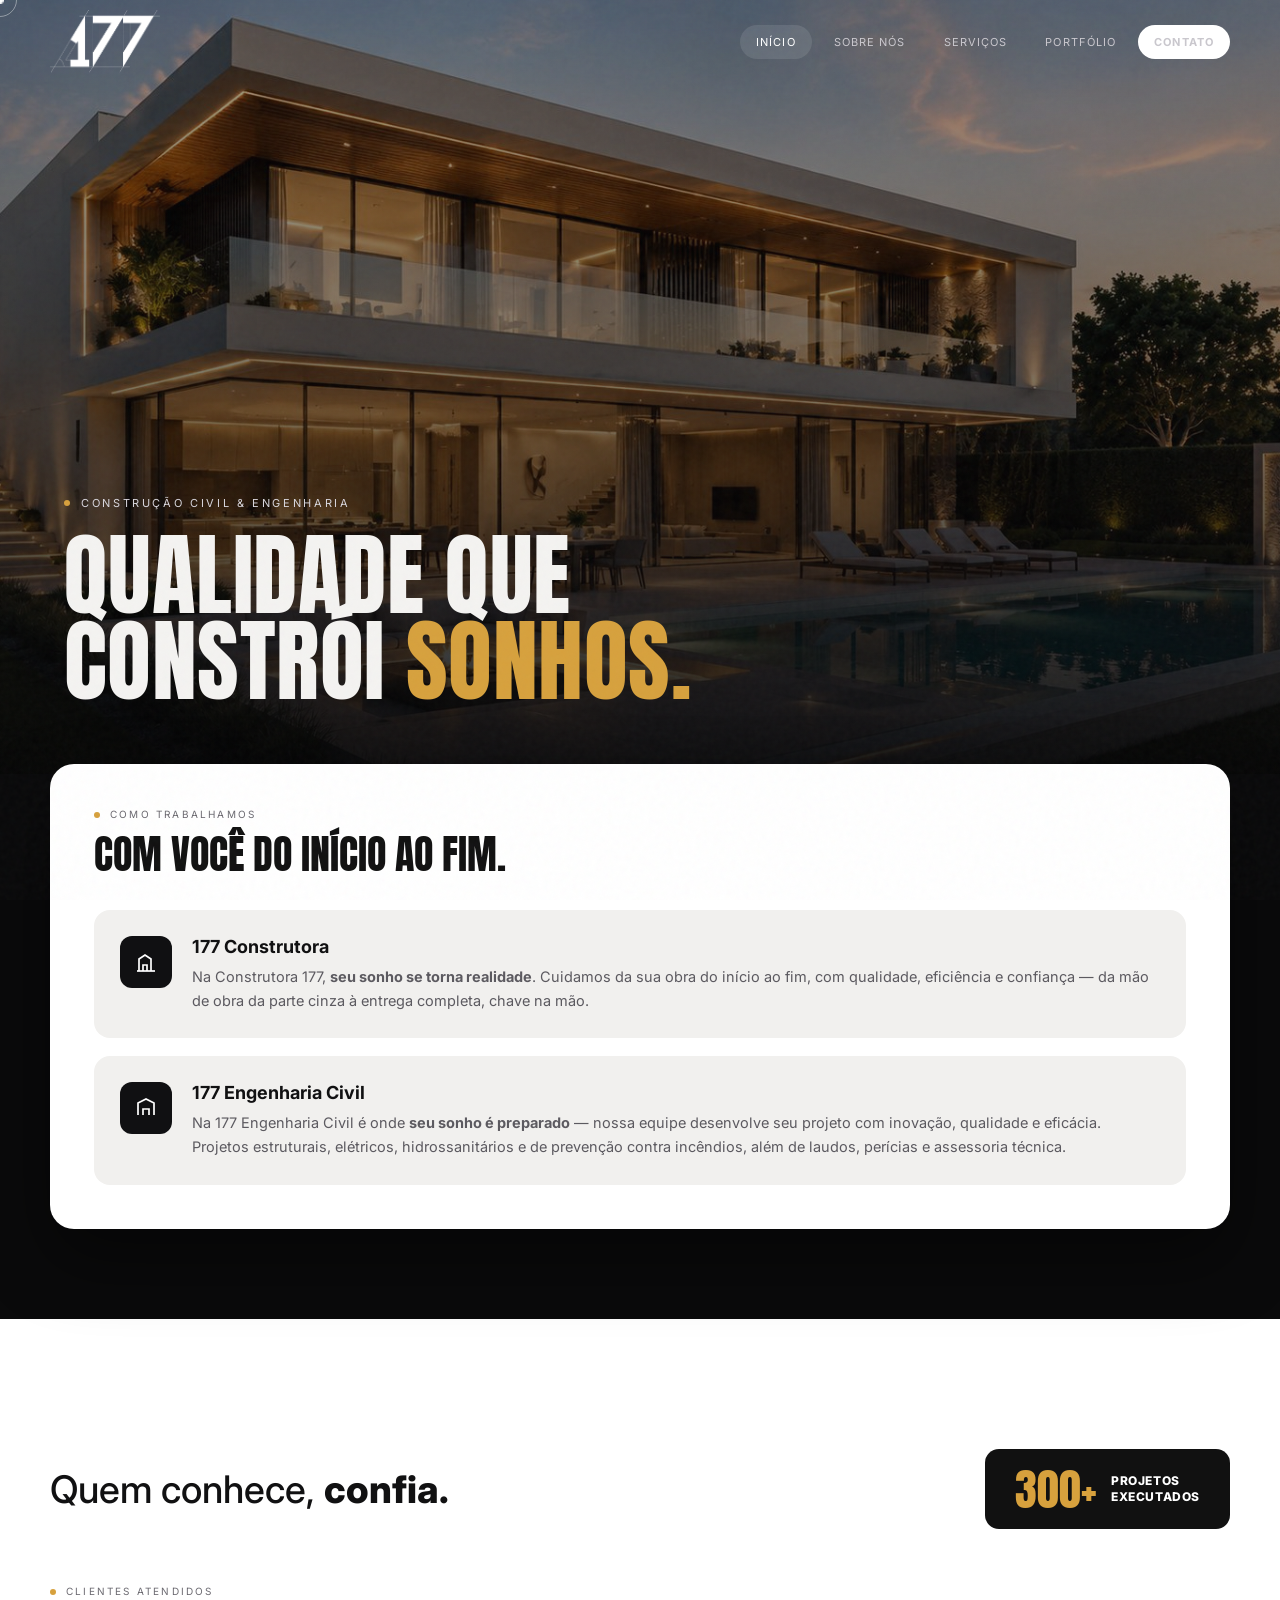
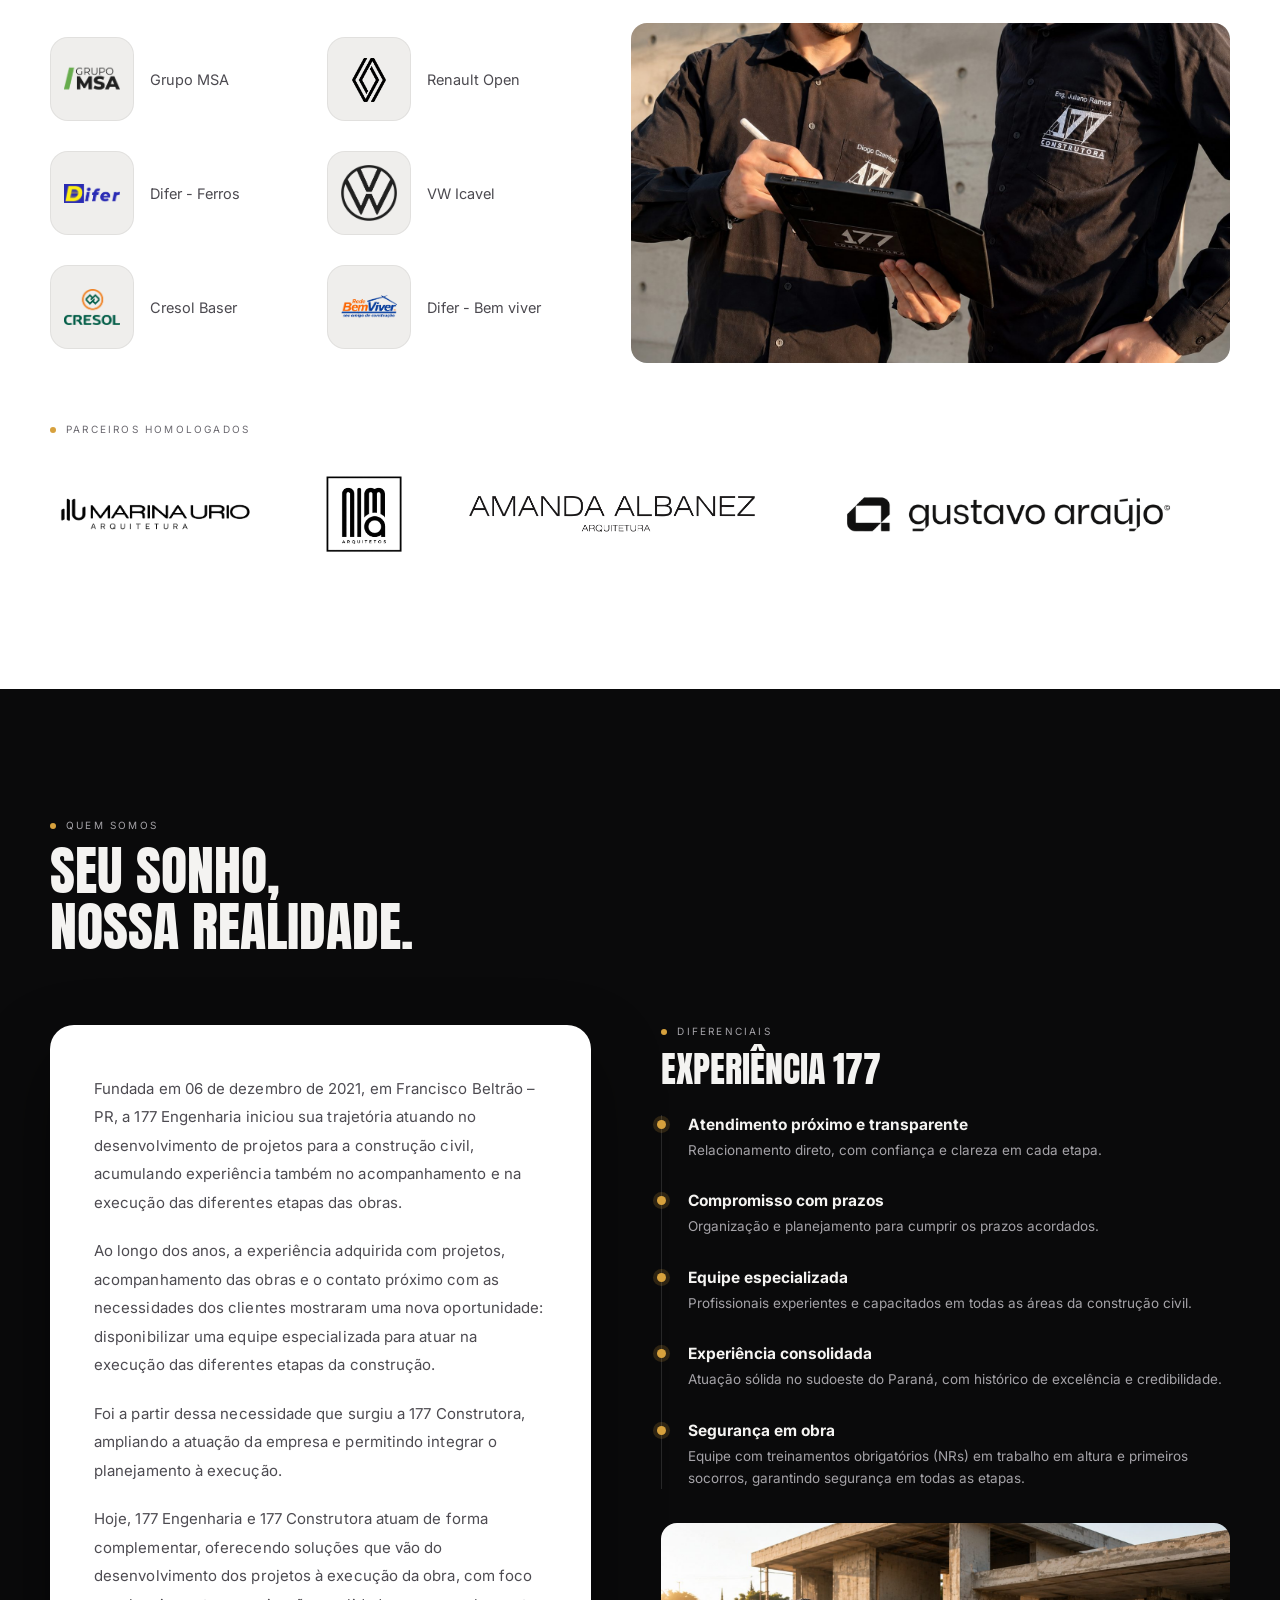
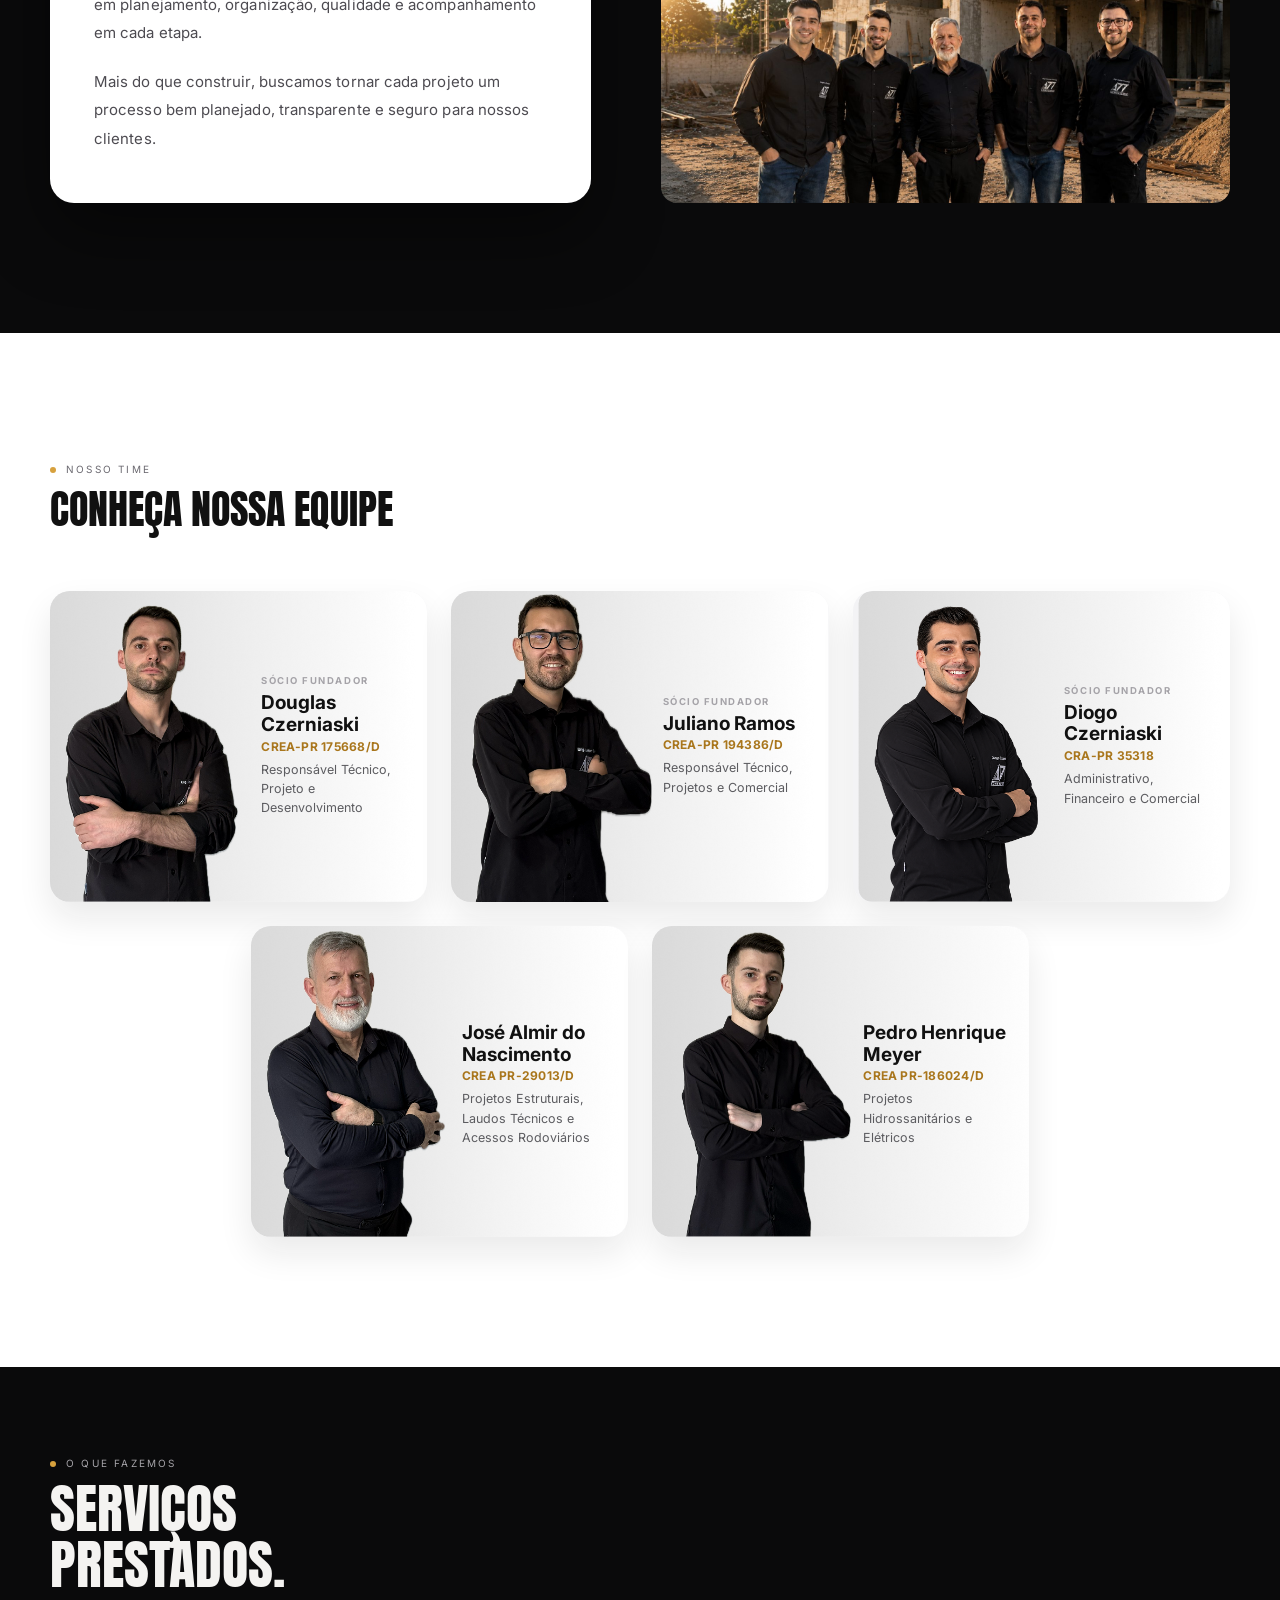
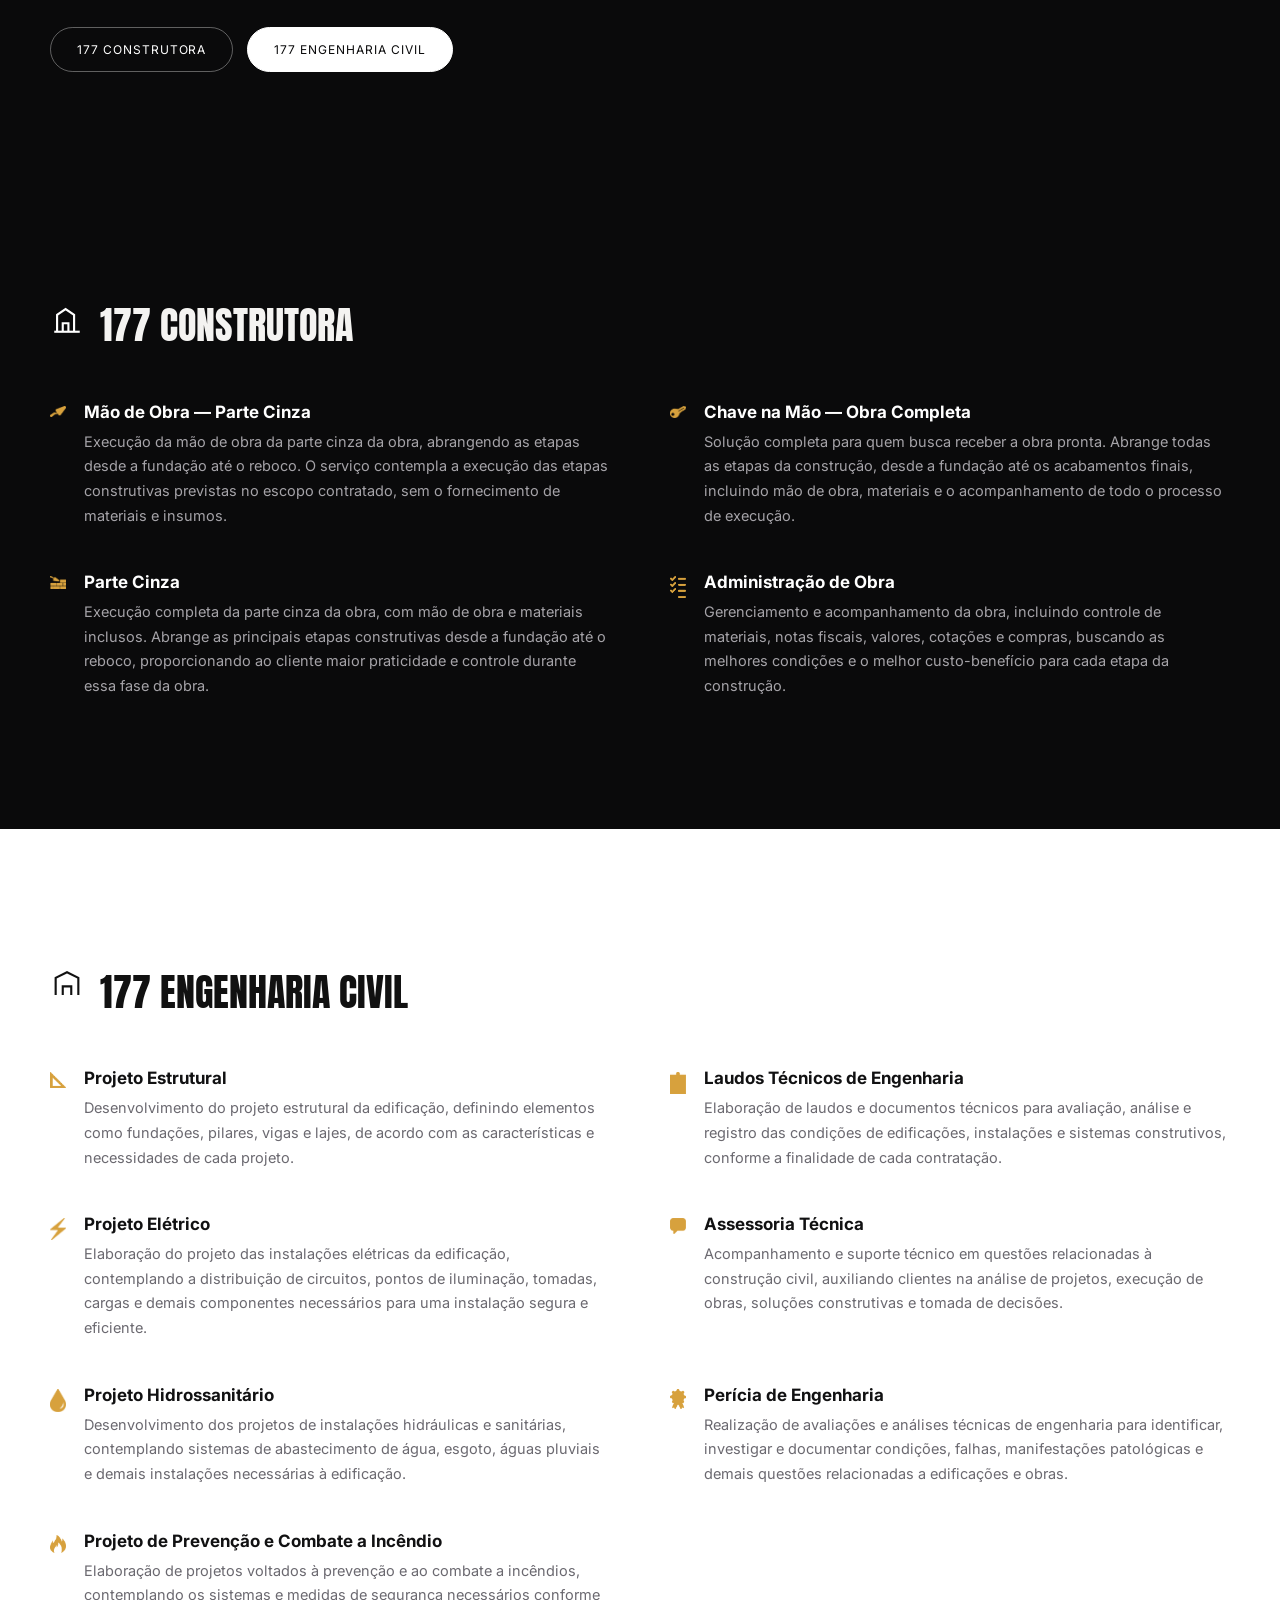
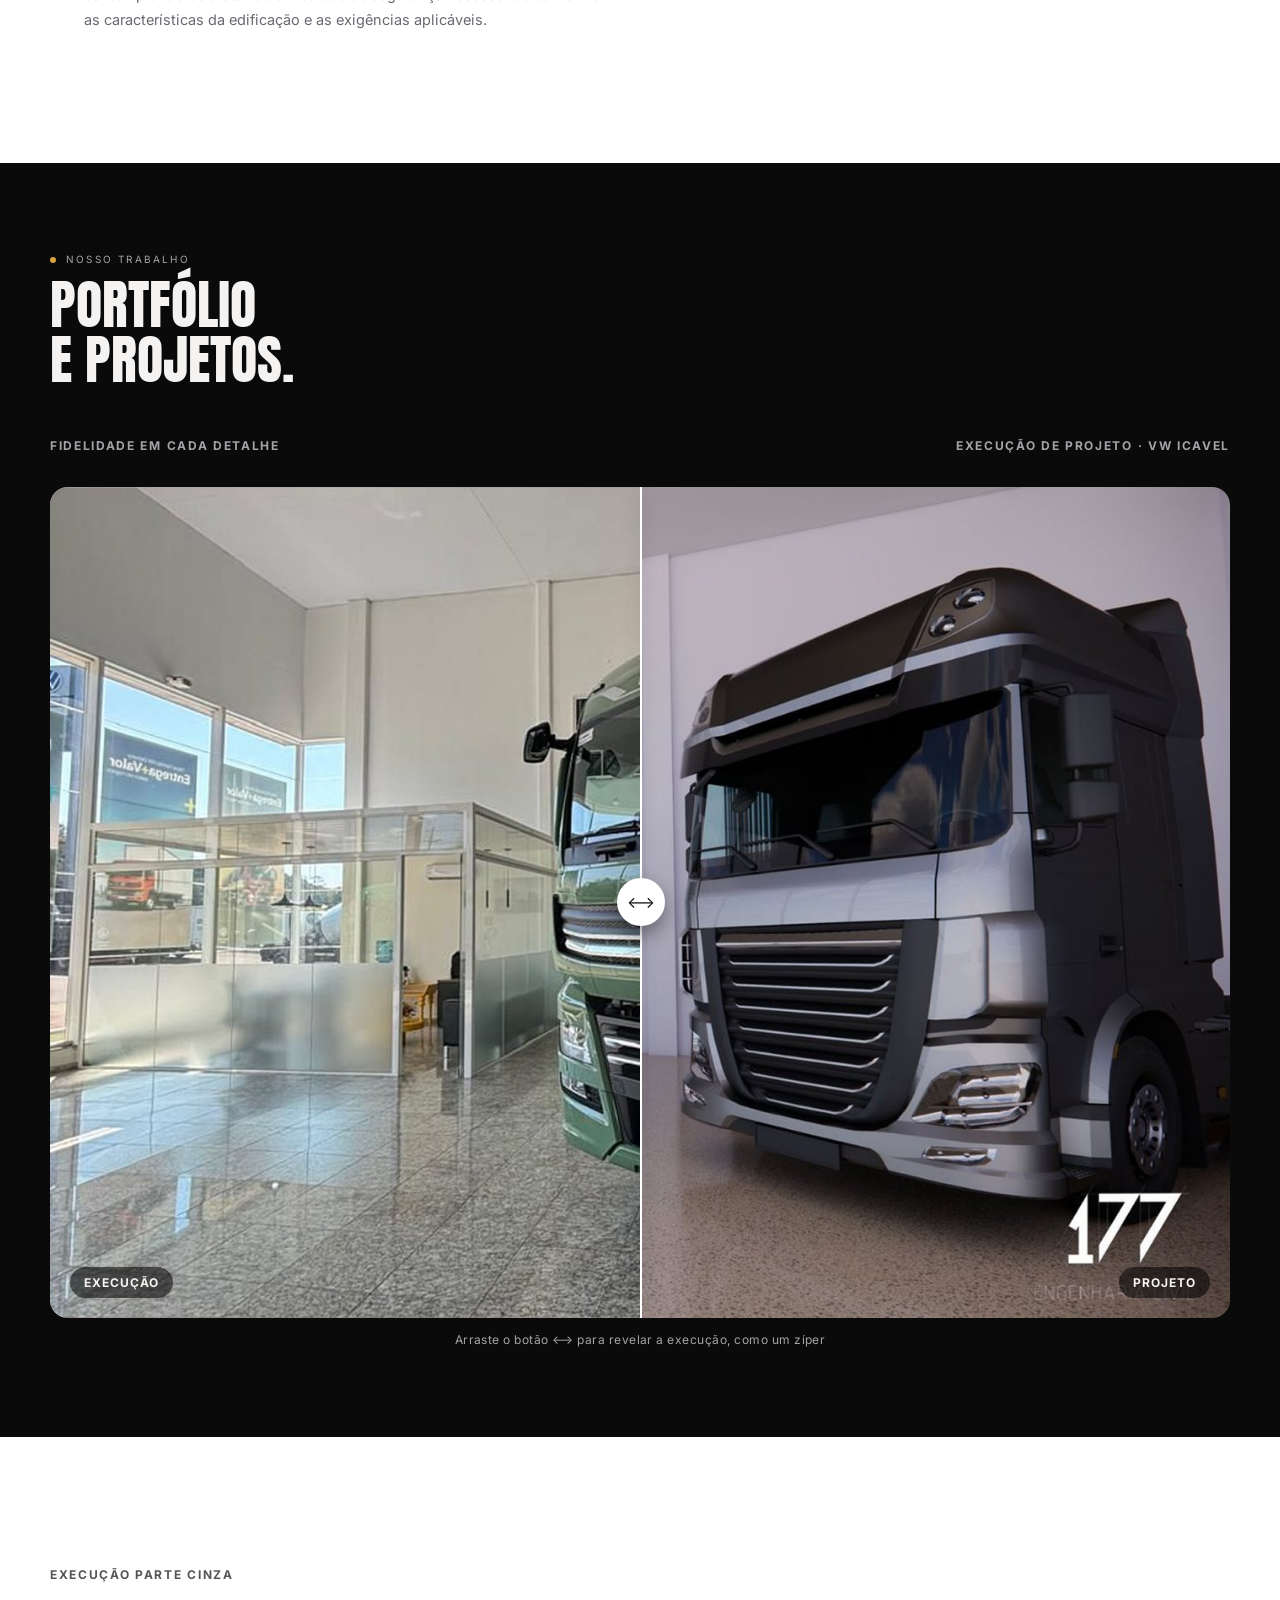
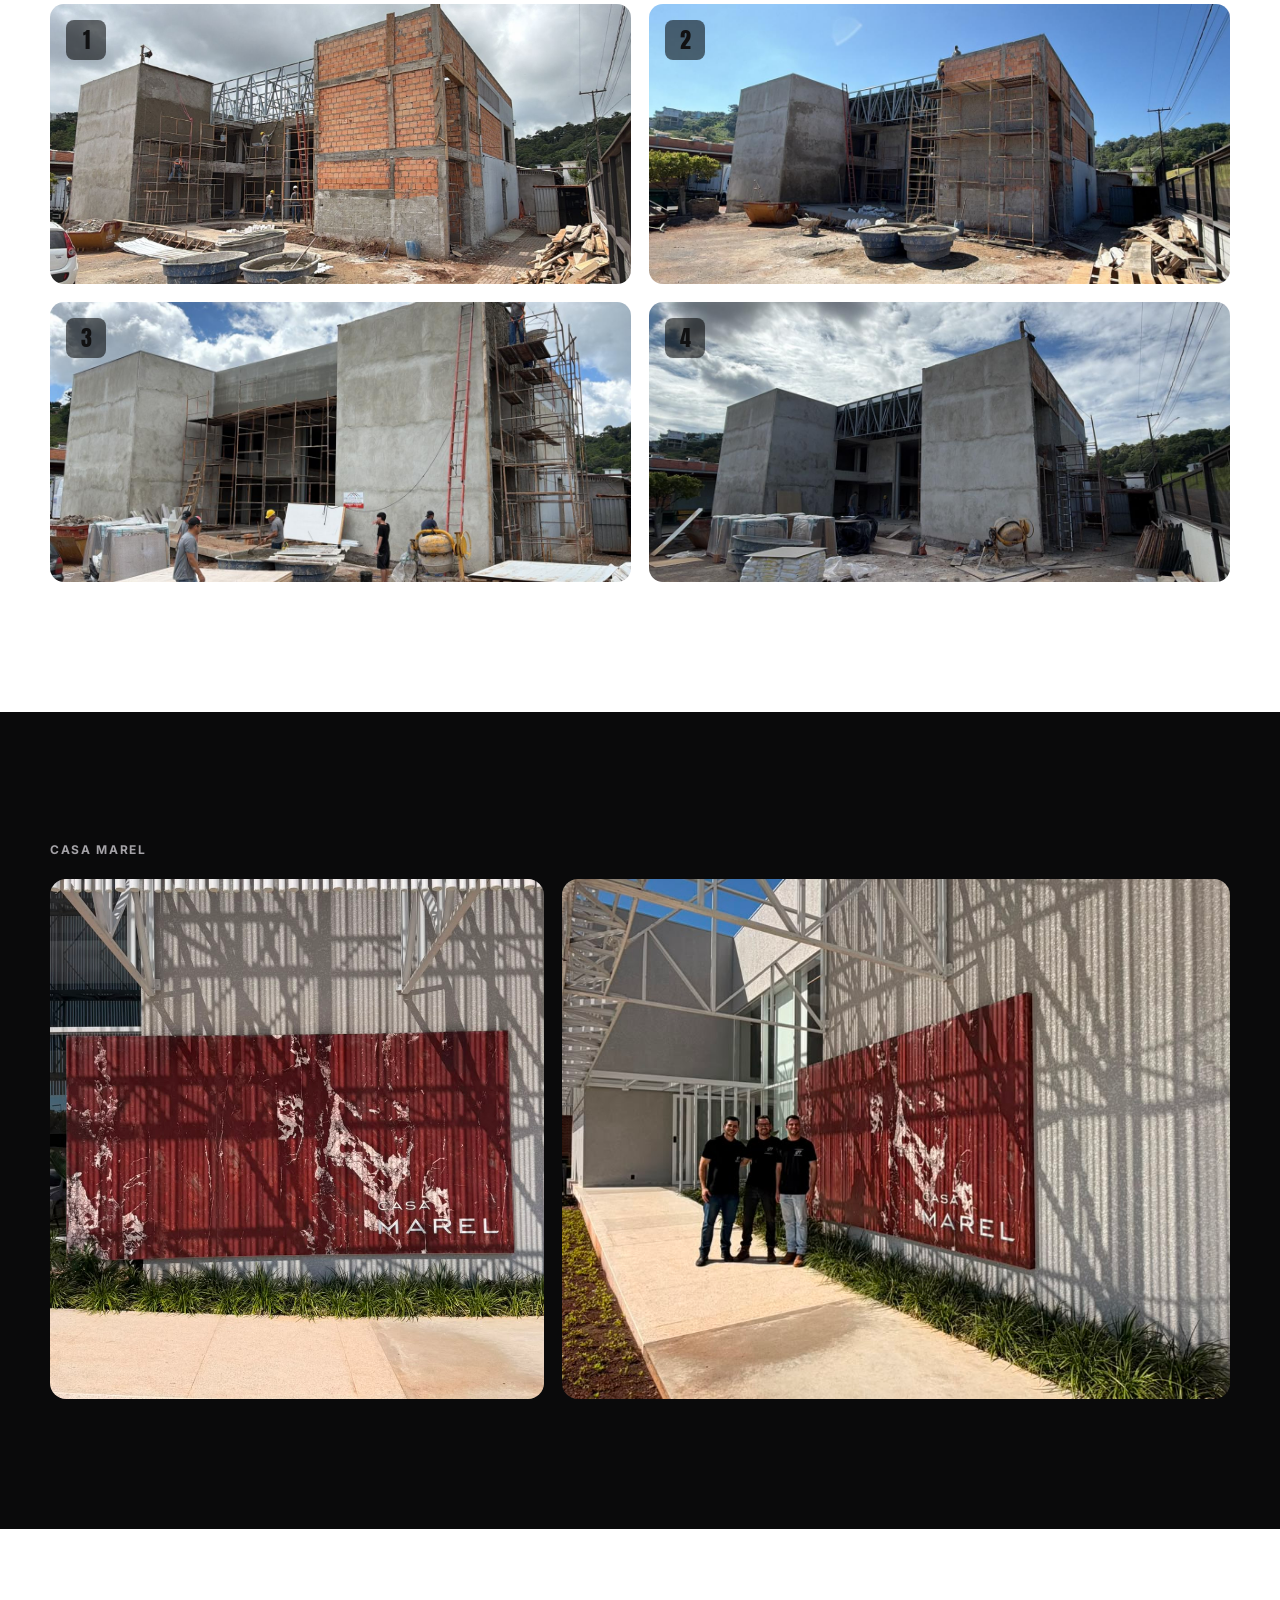
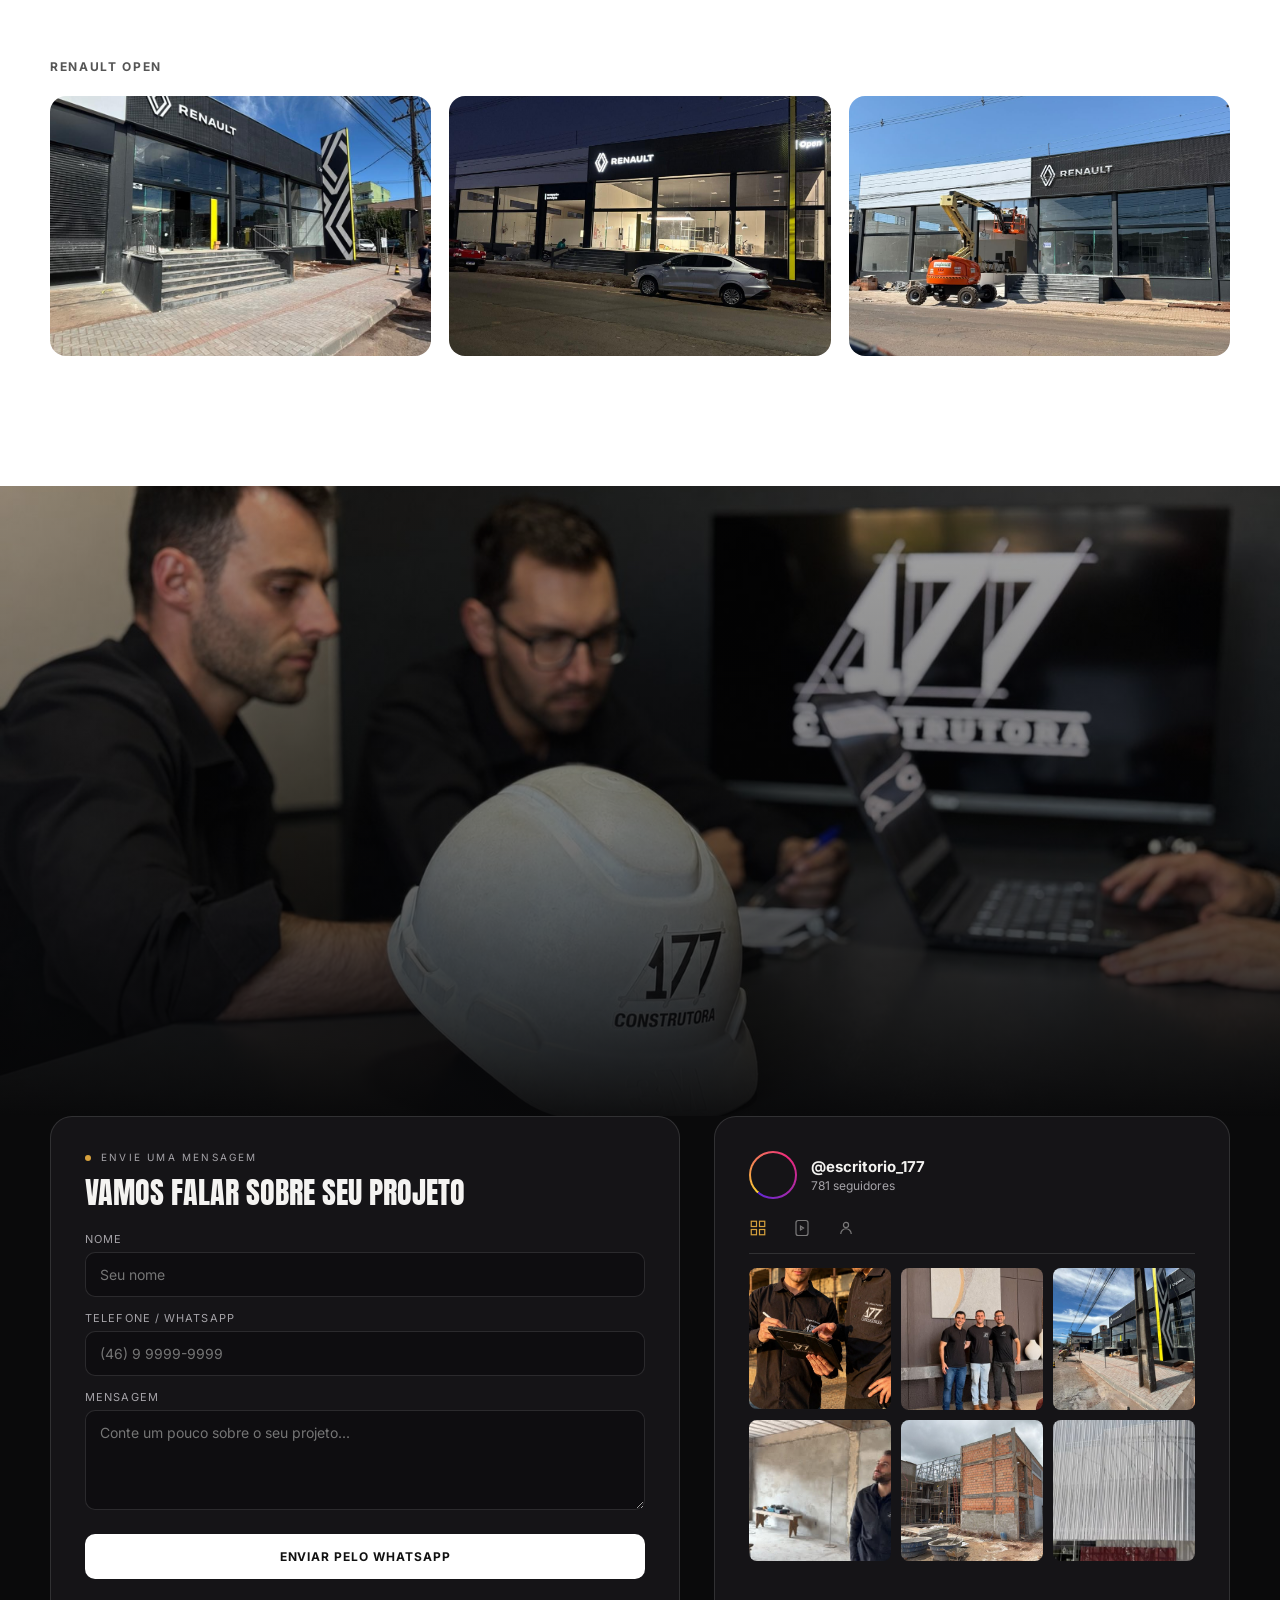
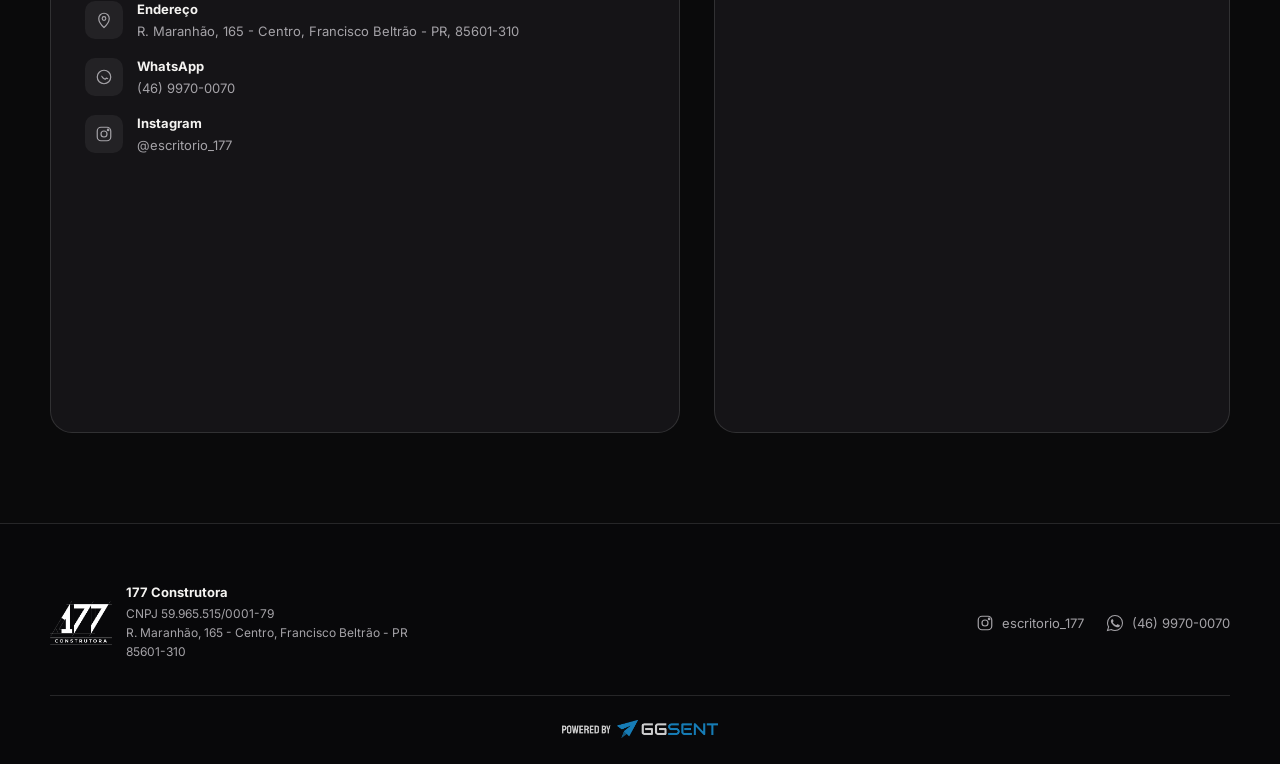
==== commit 7536d400: "correcoes" ====
--- a/index.html
+++ b/index.html
@@ -44,7 +44,7 @@
       <img src="images/hero-home.jpg" alt="Fachada de obra finalizada pela 177 Construtora">
     </div>
     <div class="container hero-inner">
-      <div class="eyebrow reveal"><span class="dot"></span>Engenharia &amp; Construção Civil</div>
+      <div class="eyebrow reveal"><span class="dot"></span>Construção Civil &amp; Engenharia</div>
       <h1 class="display reveal">Qualidade que<br>constrói <span class="accent-word">sonhos.</span></h1>
     </div>
   </div>
--- a/css/style.css
+++ b/css/style.css
@@ -71,10 +71,10 @@
 }
 .btn-contato:hover{background:var(--accent);transform:translateY(-2px)}
 
-.burger{display:none;width:42px;height:42px;border:1px solid var(--line);border-radius:50%;place-items:center;flex-direction:column;gap:4px}
+.burger{display:none;width:42px;height:42px;border:1px solid var(--line);border-radius:50%;justify-content:center;align-items:center;flex-direction:column;gap:2px}
 .burger span{width:16px;height:1.5px;background:#fff;display:block;transition:.3s}
 .mobile-nav{
-  position:fixed;inset:84px 0 0 0;background:rgba(8,8,9,.98);backdrop-filter:blur(10px);
+  position:fixed;inset:84px 0 0 0;background:var(--bg);-webkit-backdrop-filter:blur(10px);backdrop-filter:blur(10px);
   z-index:85;display:flex;flex-direction:column;padding:20px 24px;gap:2px;
   transform:translateY(-12px);opacity:0;pointer-events:none;transition:.35s var(--ease);
 }
@@ -85,7 +85,7 @@
 
 @media(max-width:900px){
   nav.main-nav{display:none}
-  .burger{display:grid}
+  .burger{display:flex}
 }
 
 /* ============ HERO ============ */
@@ -201,7 +201,7 @@
 
 .services-list{display:grid;grid-template-columns:1fr 1fr;gap:44px 60px;margin-top:56px}
 .svc-item{display:flex;gap:18px}
-.svc-item .ico{width:26px;flex:none;padding-top:4px;color:var(--accent)}
+.svc-item .ico{width:16px;flex:none;padding-top:4px;color:var(--accent)}
 .svc-item .ico img{width:100%;height:auto;display:block}
 .svc-item.on-light .ico{color:var(--accent)}
 .svc-item h3{font:700 17px "Inter",-apple-system,"Segoe UI",Roboto,Arial,sans-serif;margin-bottom:8px}
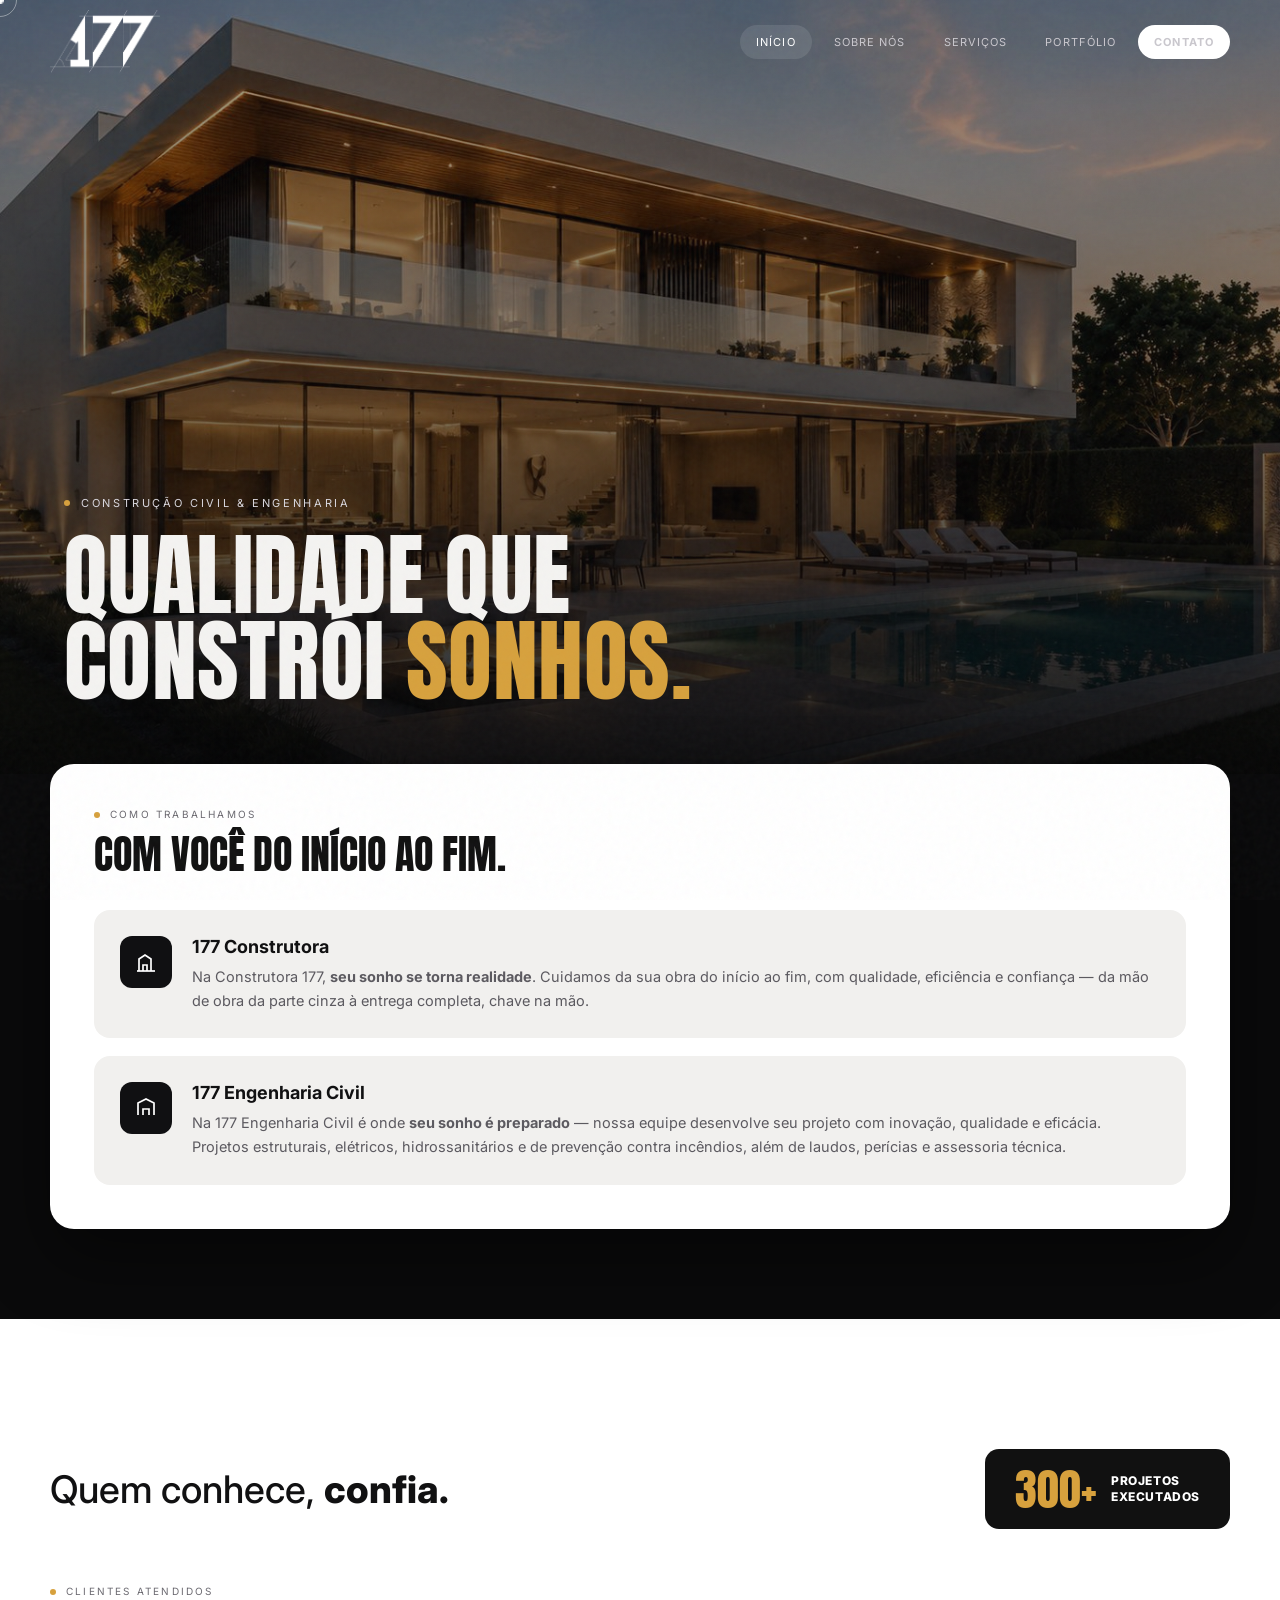
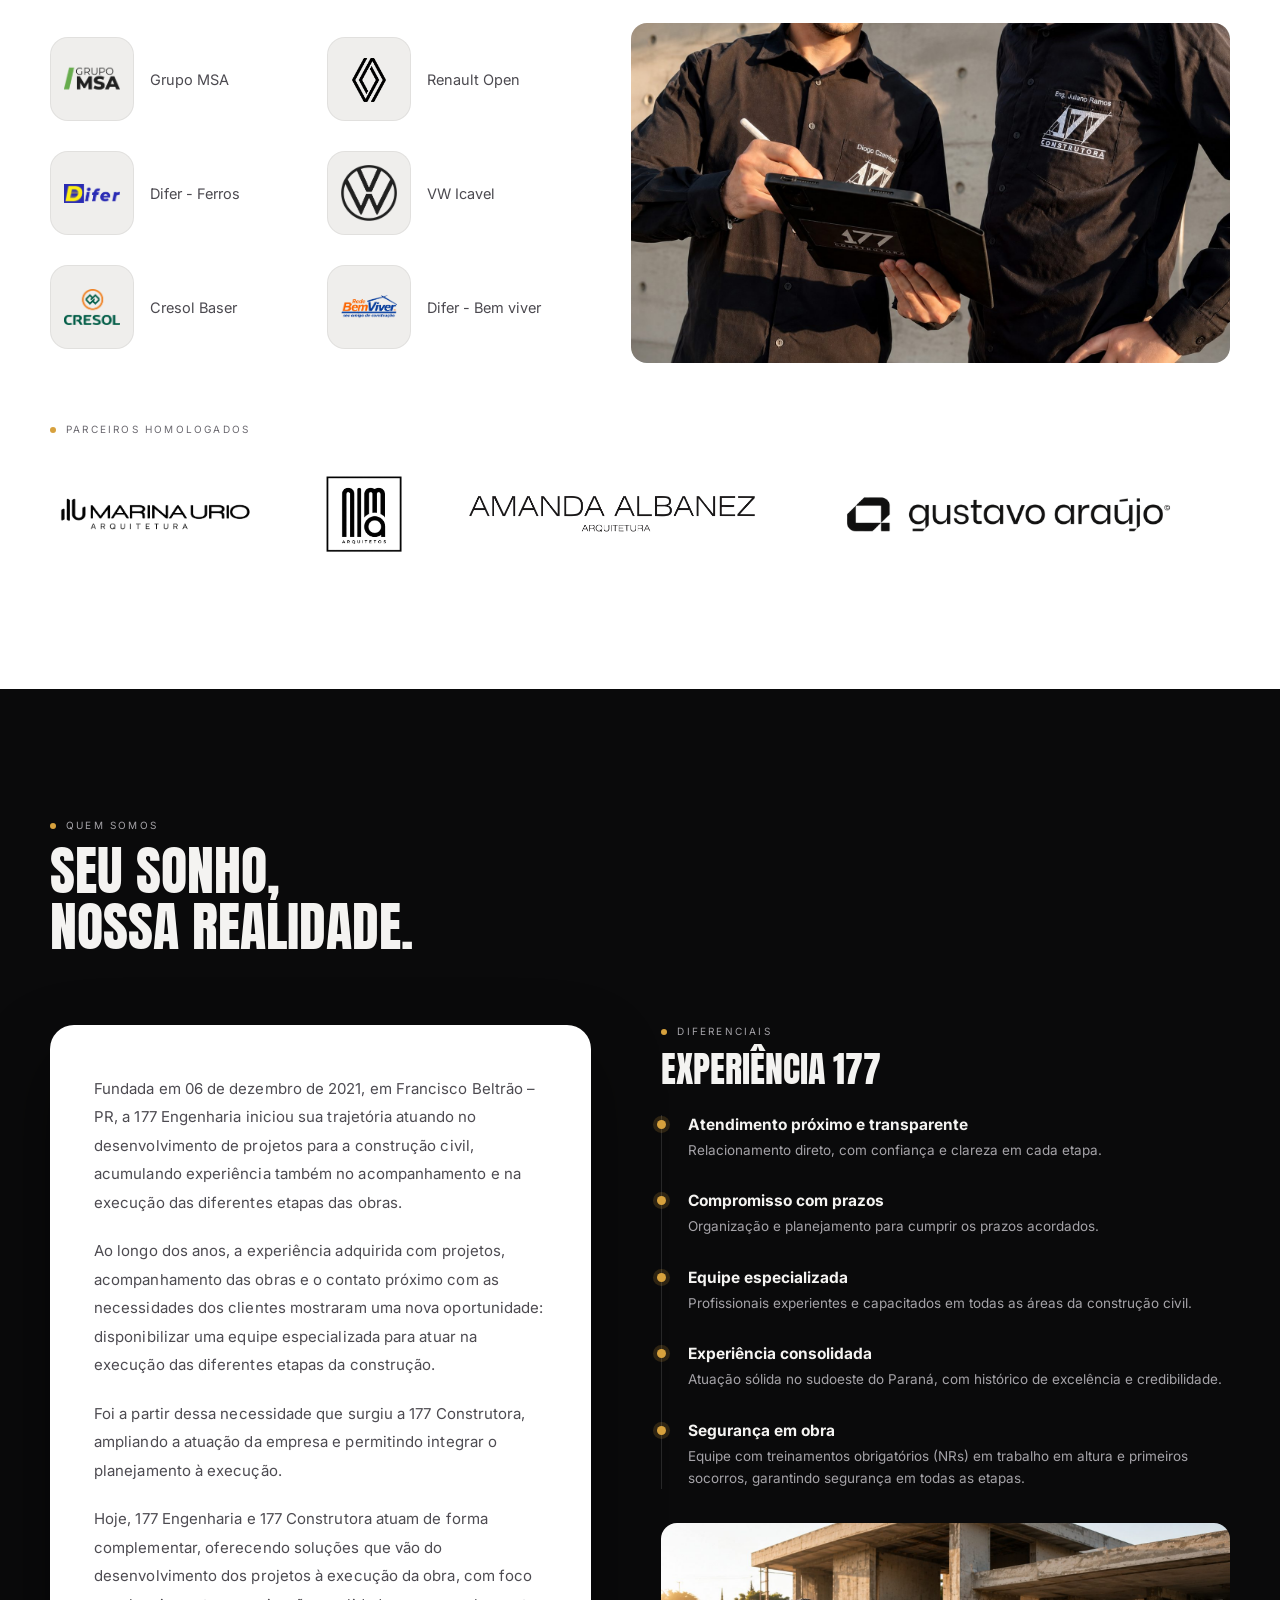
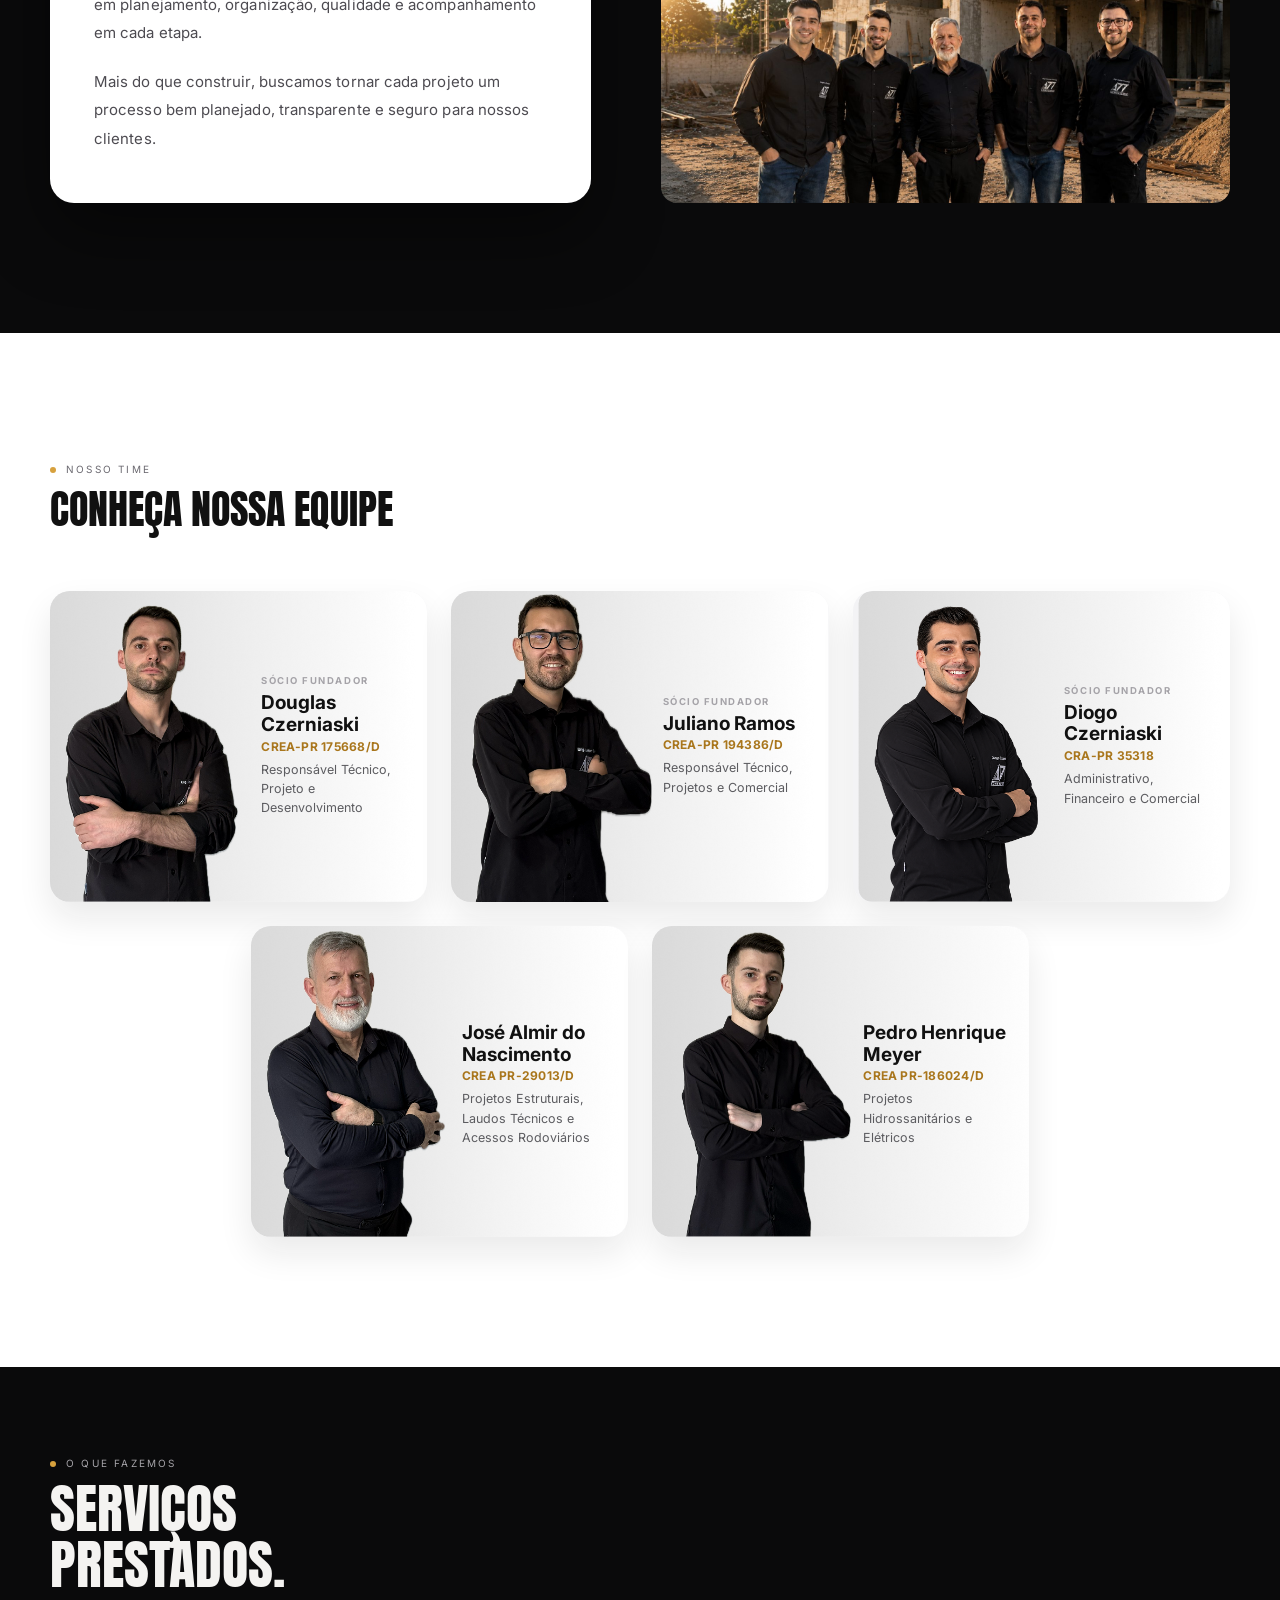
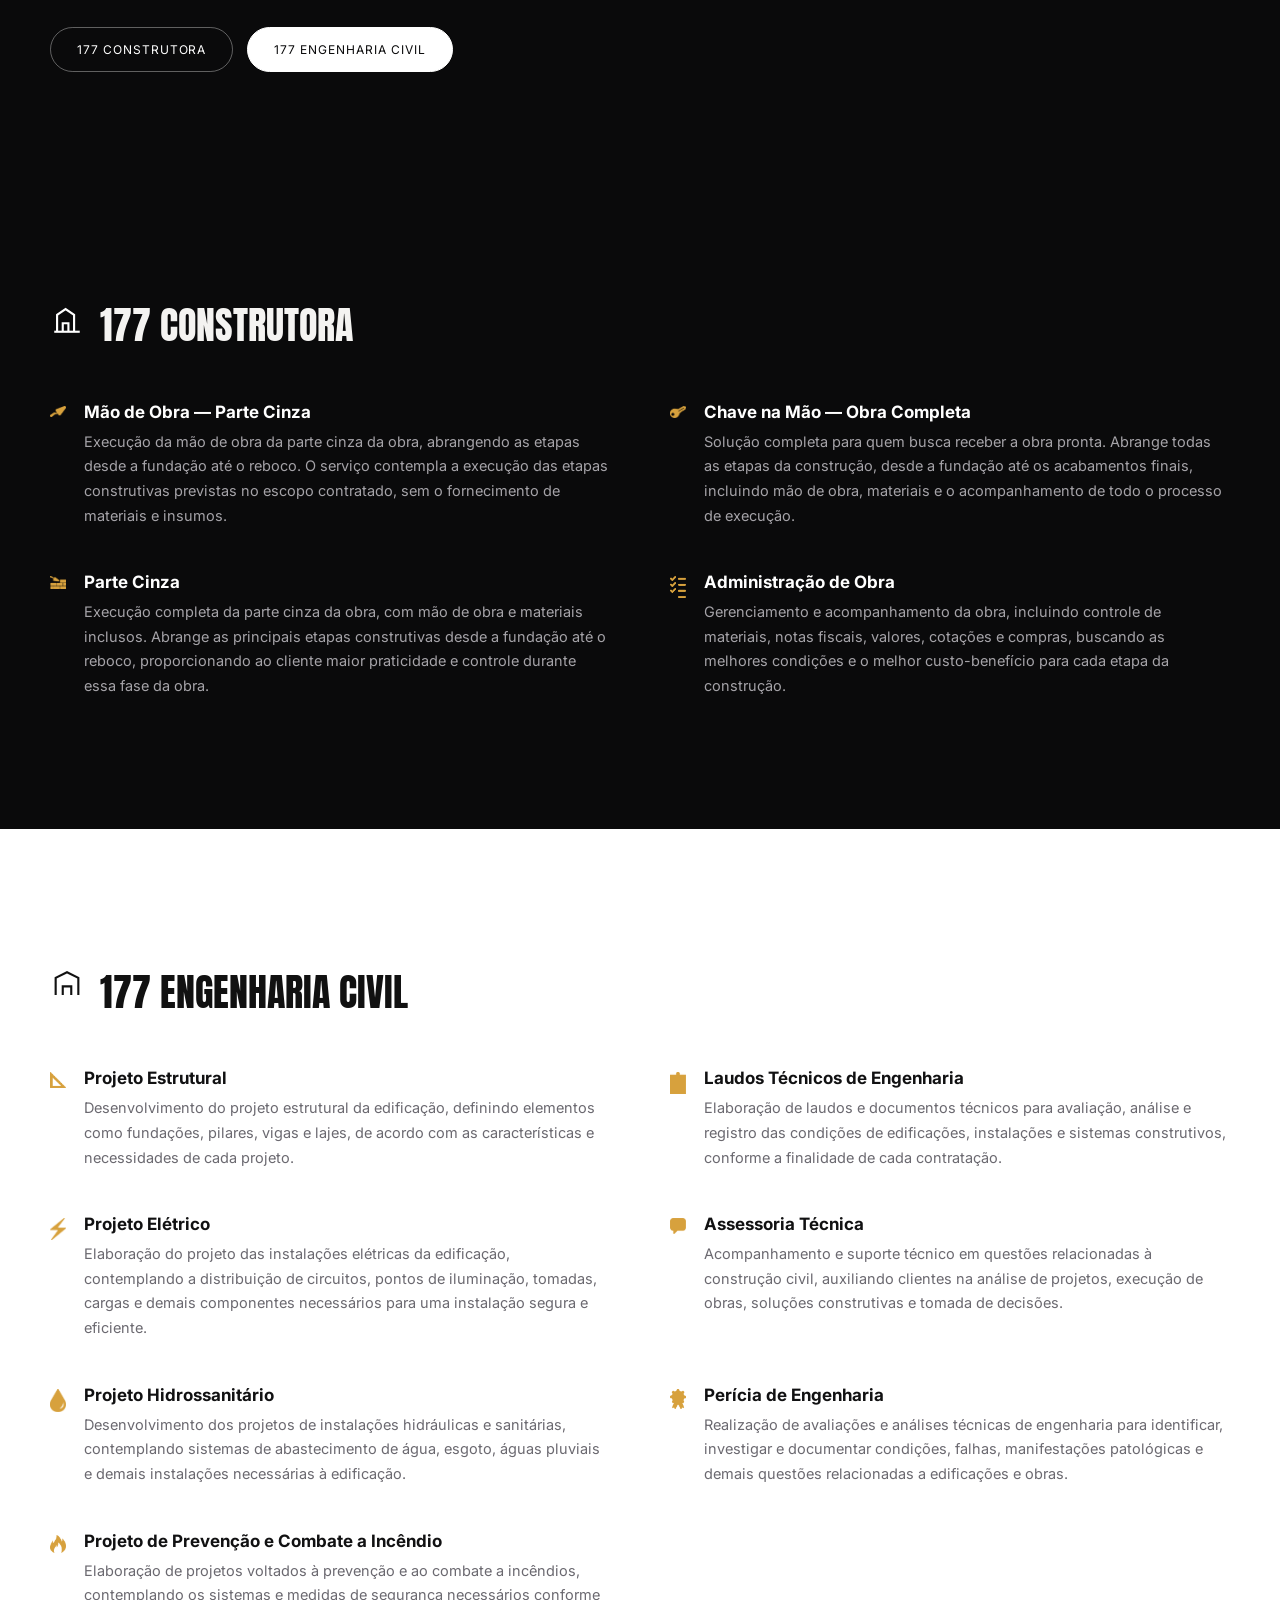
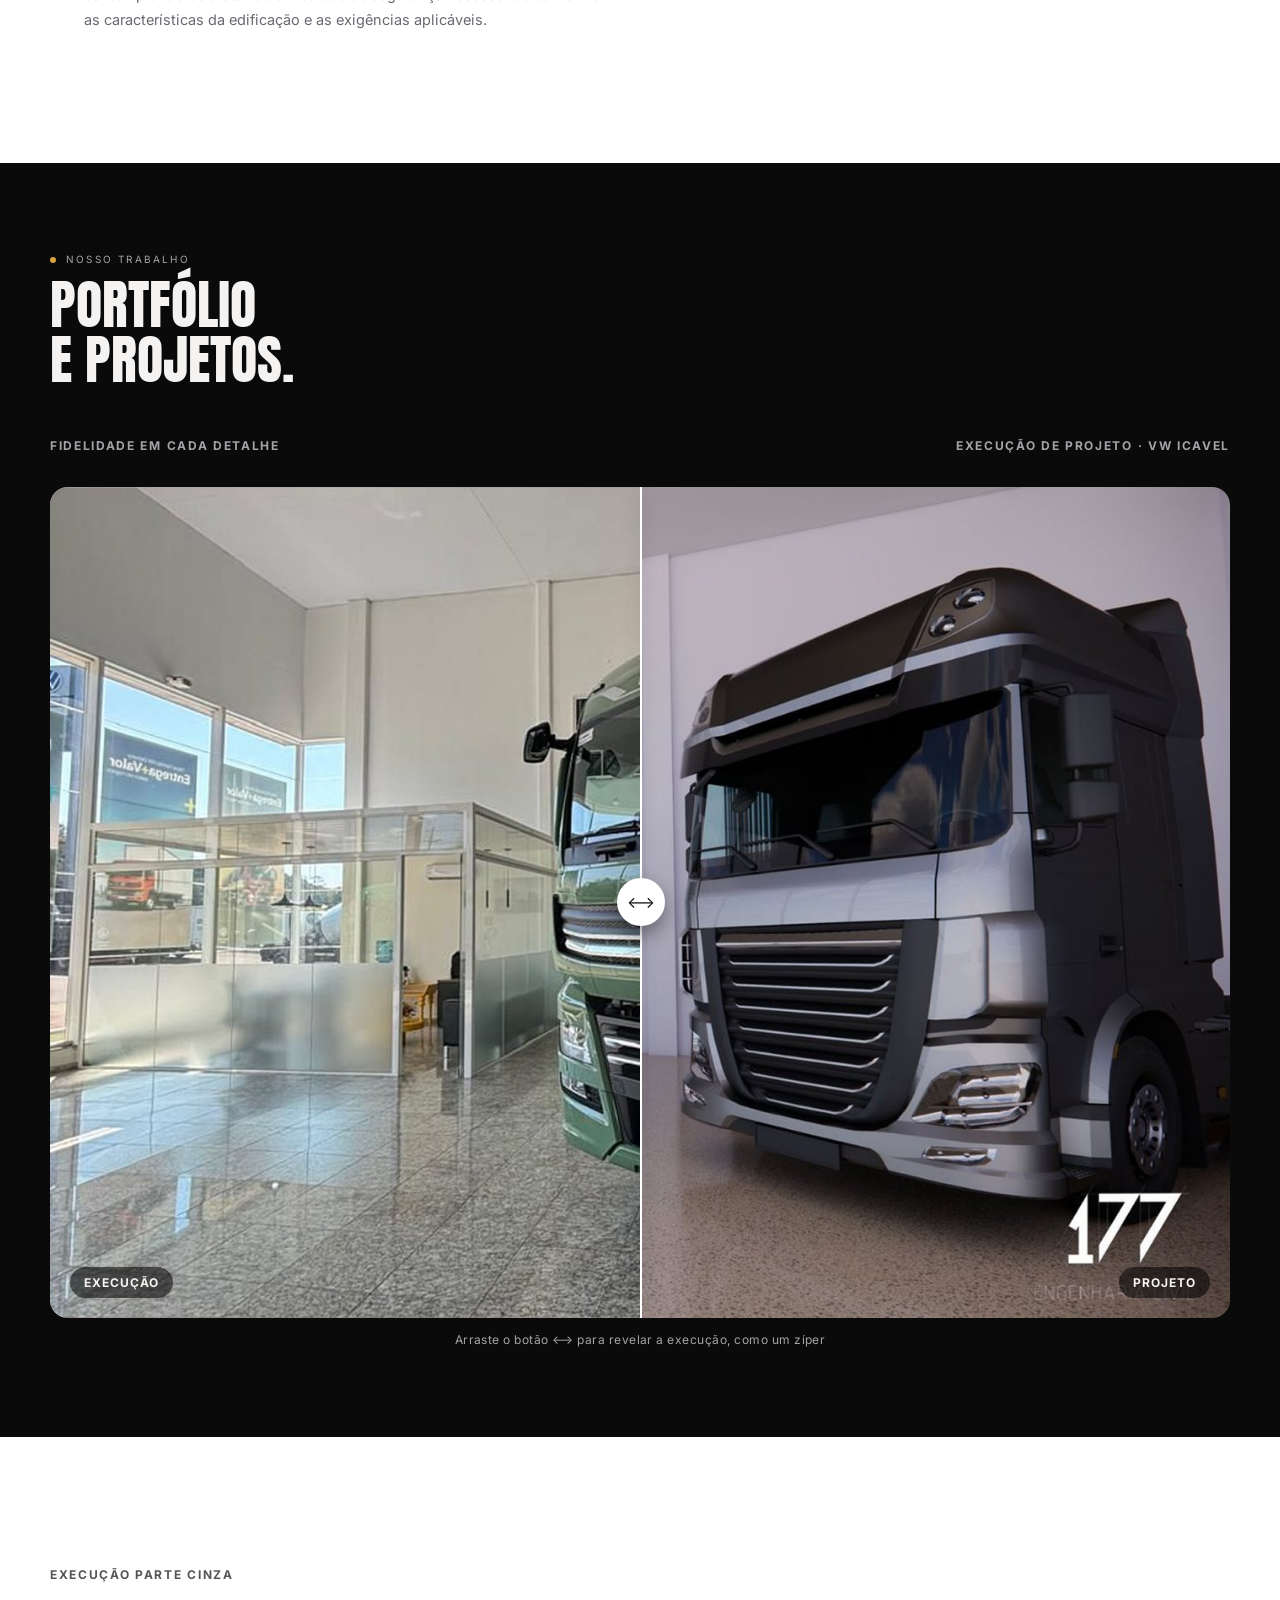
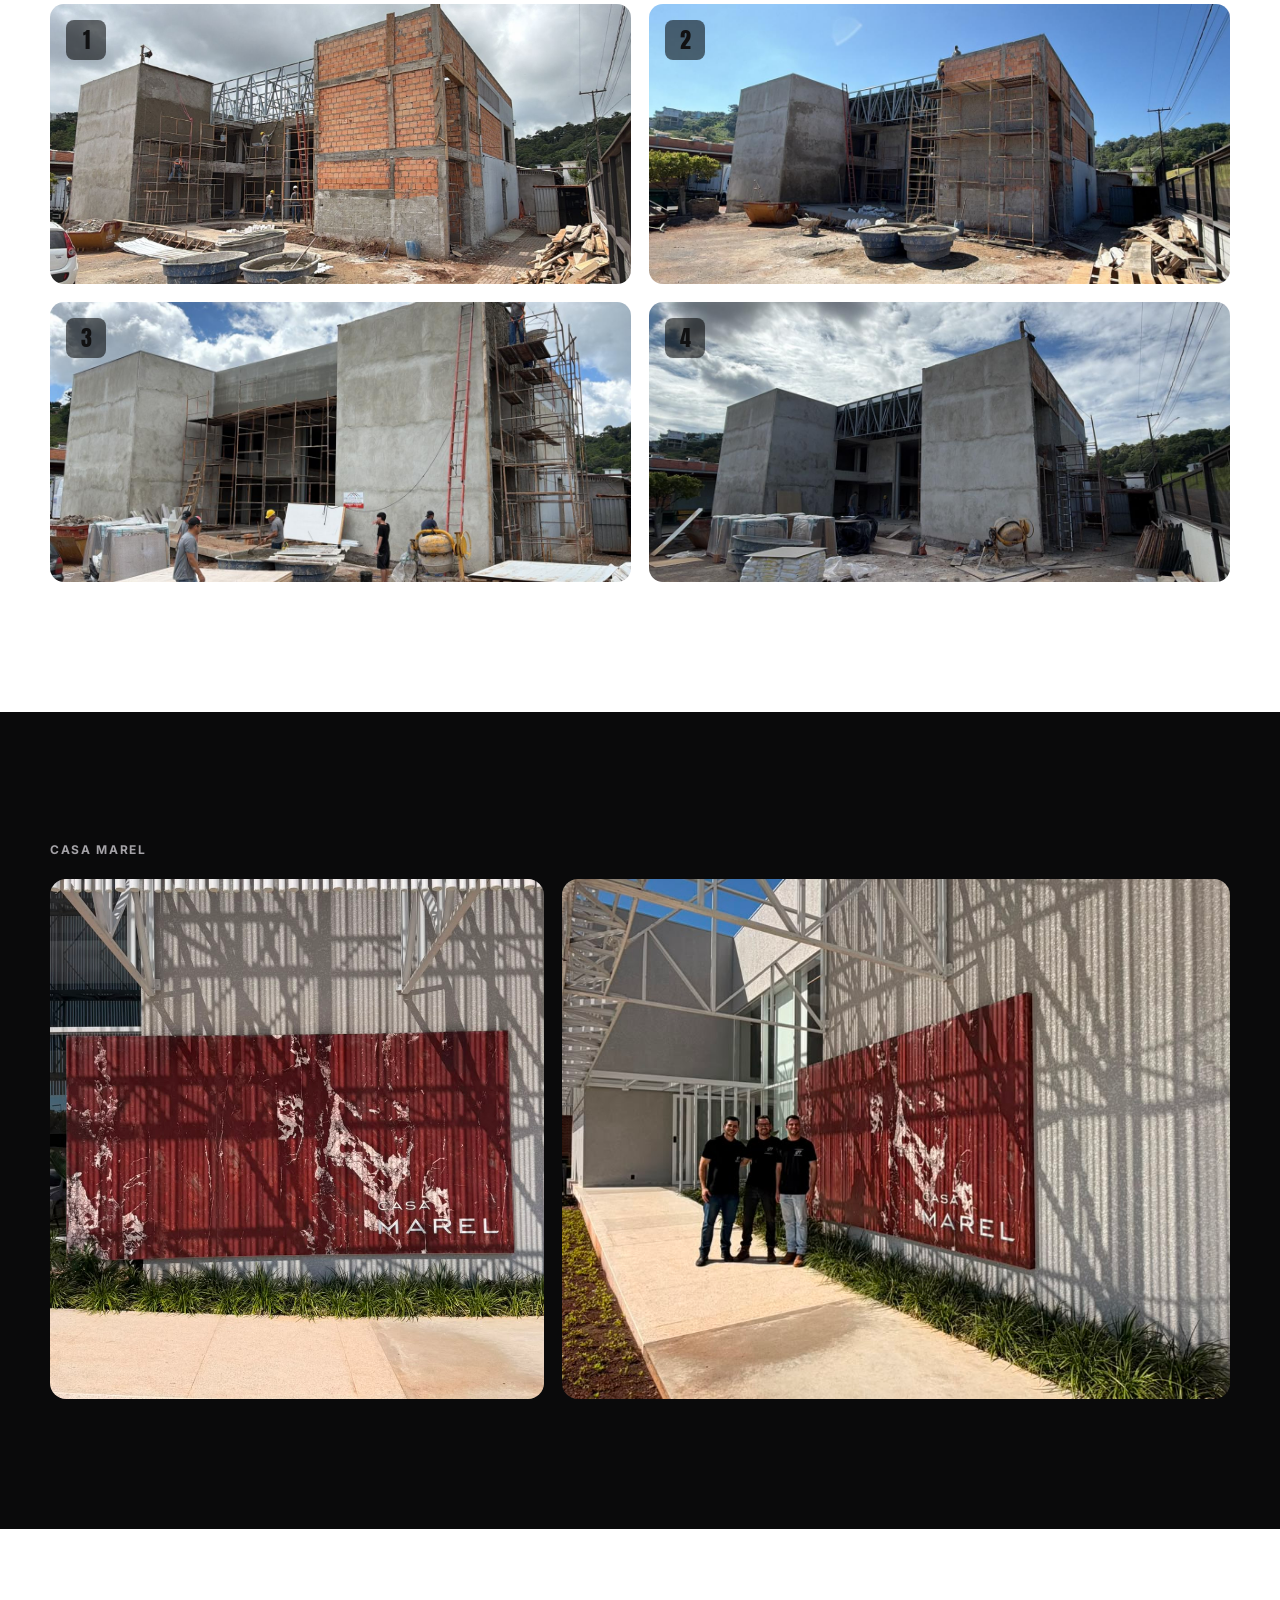
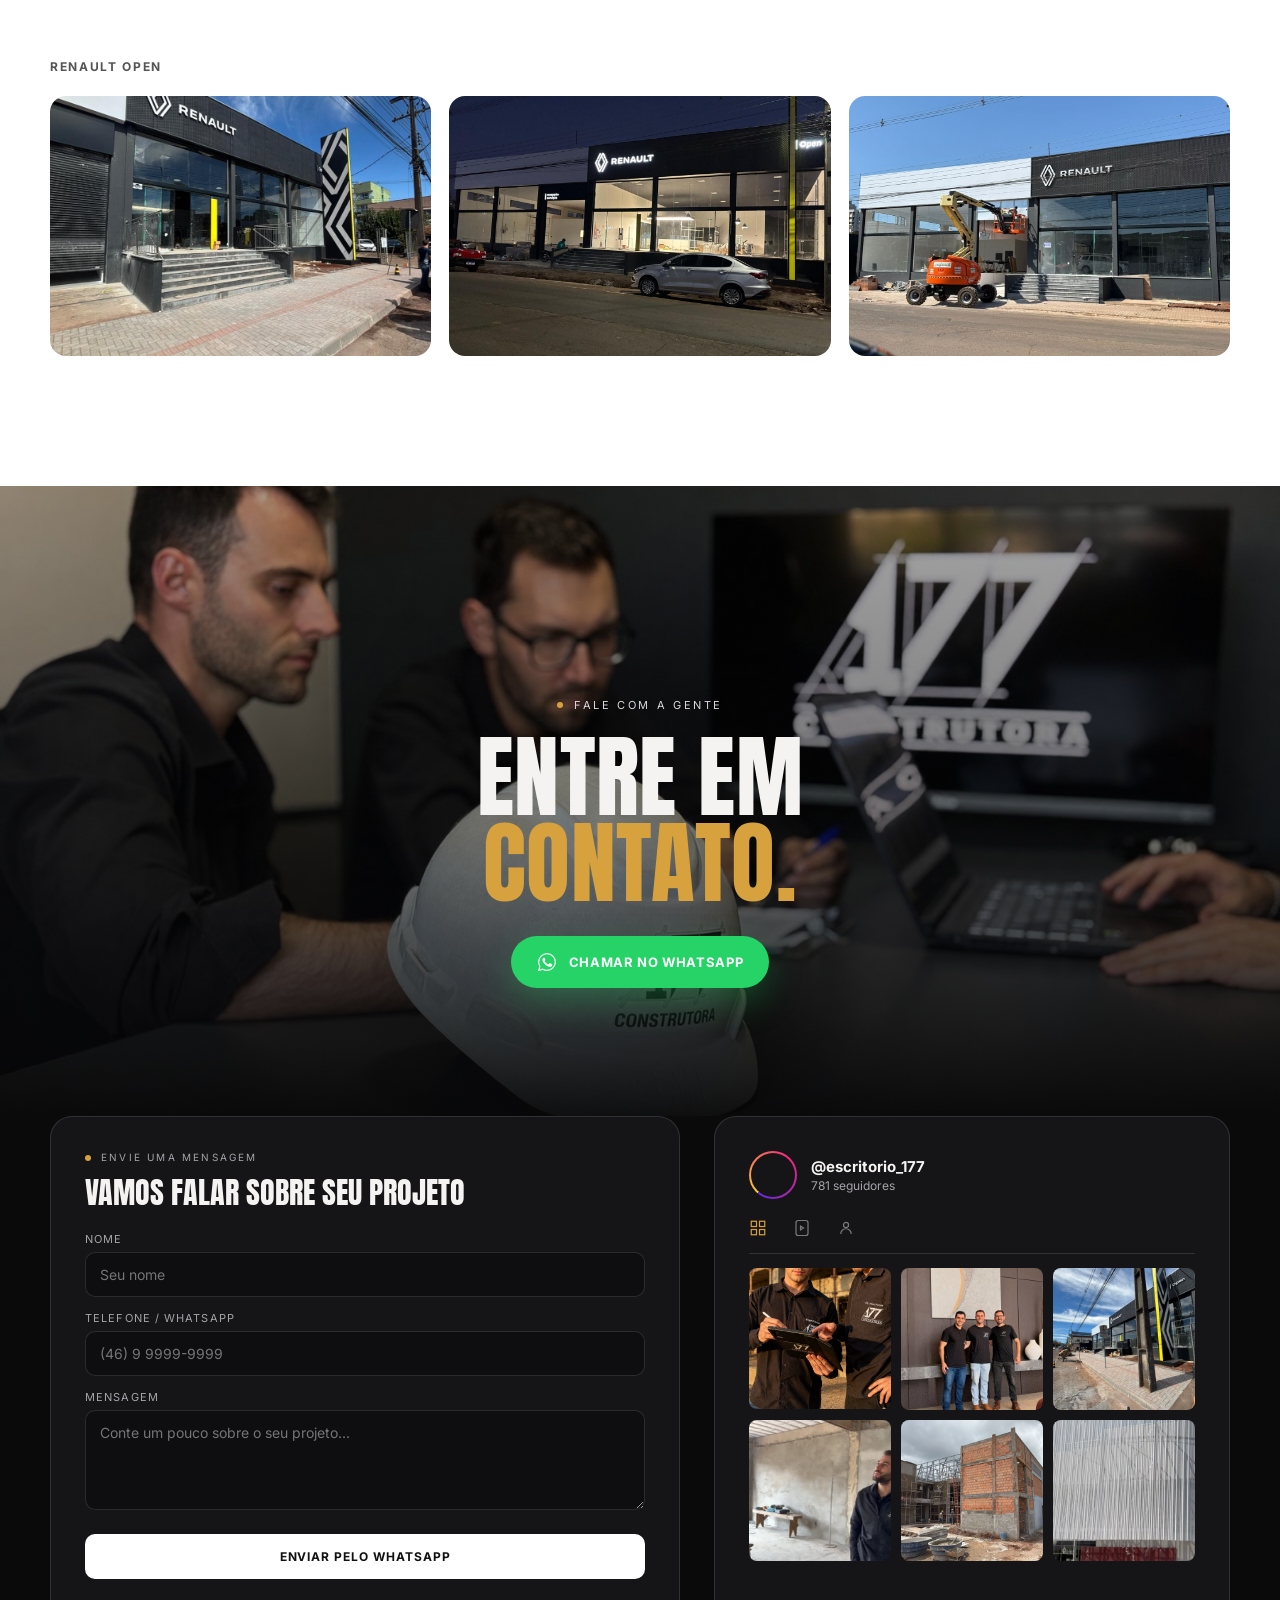
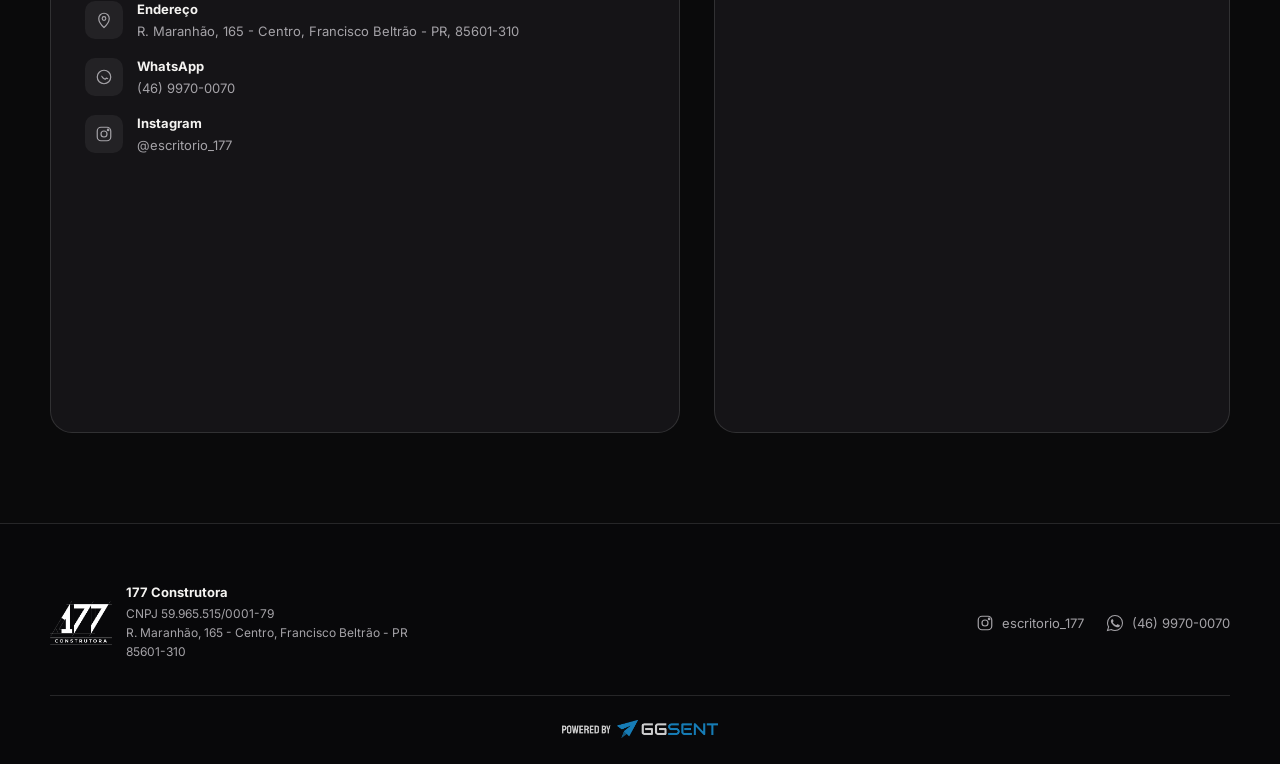
==== commit 467f039a: "correção mobile" ====
--- a/index.html
+++ b/index.html
@@ -26,14 +26,14 @@
     </nav>
     <button class="burger" aria-label="Abrir menu"><span></span><span></span><span></span></button>
   </div>
-  <div class="mobile-nav">
-    <a href="#inicio">Início</a>
-    <a href="#sobre">Sobre Nós</a>
-    <a href="#servicos">Serviços</a>
-    <a href="#portfolio">Portfólio</a>
-    <a href="#contato" class="btn-contato">Contato</a>
-  </div>
 </header>
+<div class="mobile-nav">
+  <a href="#inicio">Início</a>
+  <a href="#sobre">Sobre Nós</a>
+  <a href="#servicos">Serviços</a>
+  <a href="#portfolio">Portfólio</a>
+  <a href="#contato" class="btn-contato">Contato</a>
+</div>
 
 <main>
 
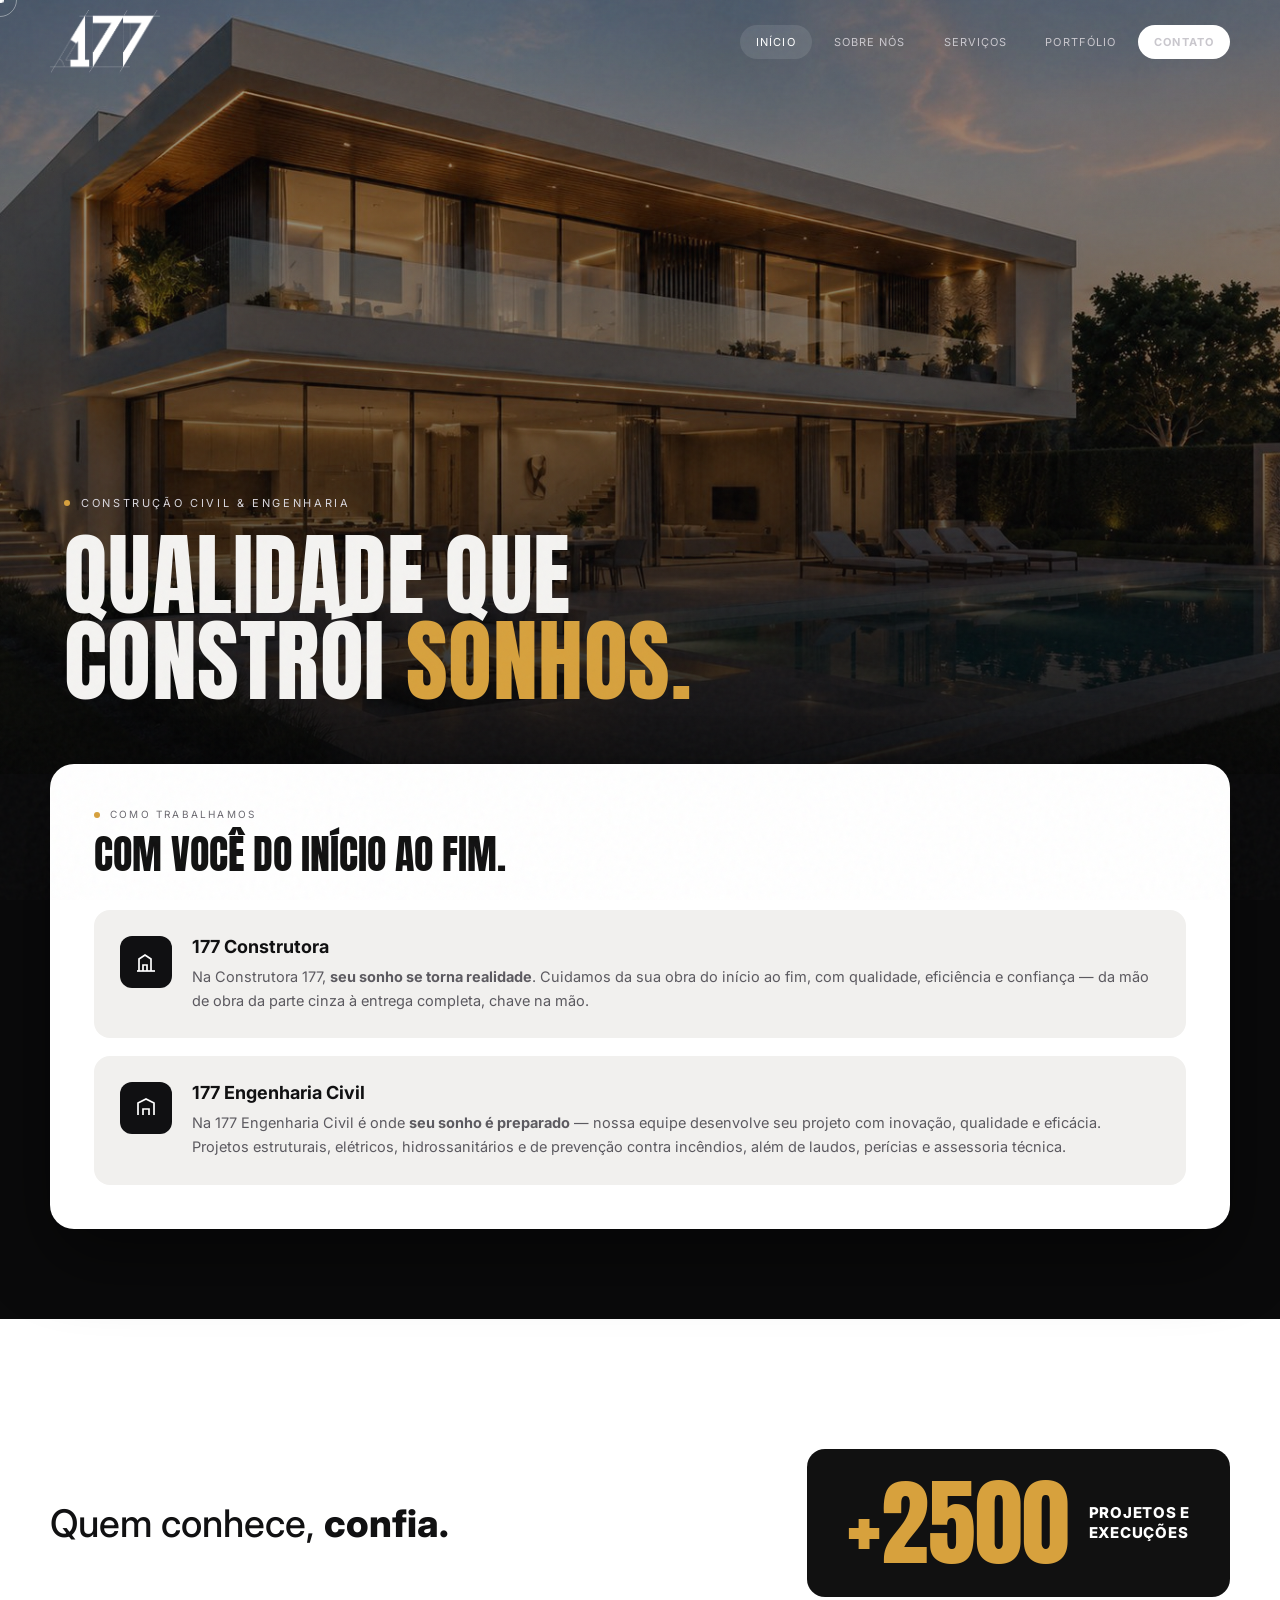
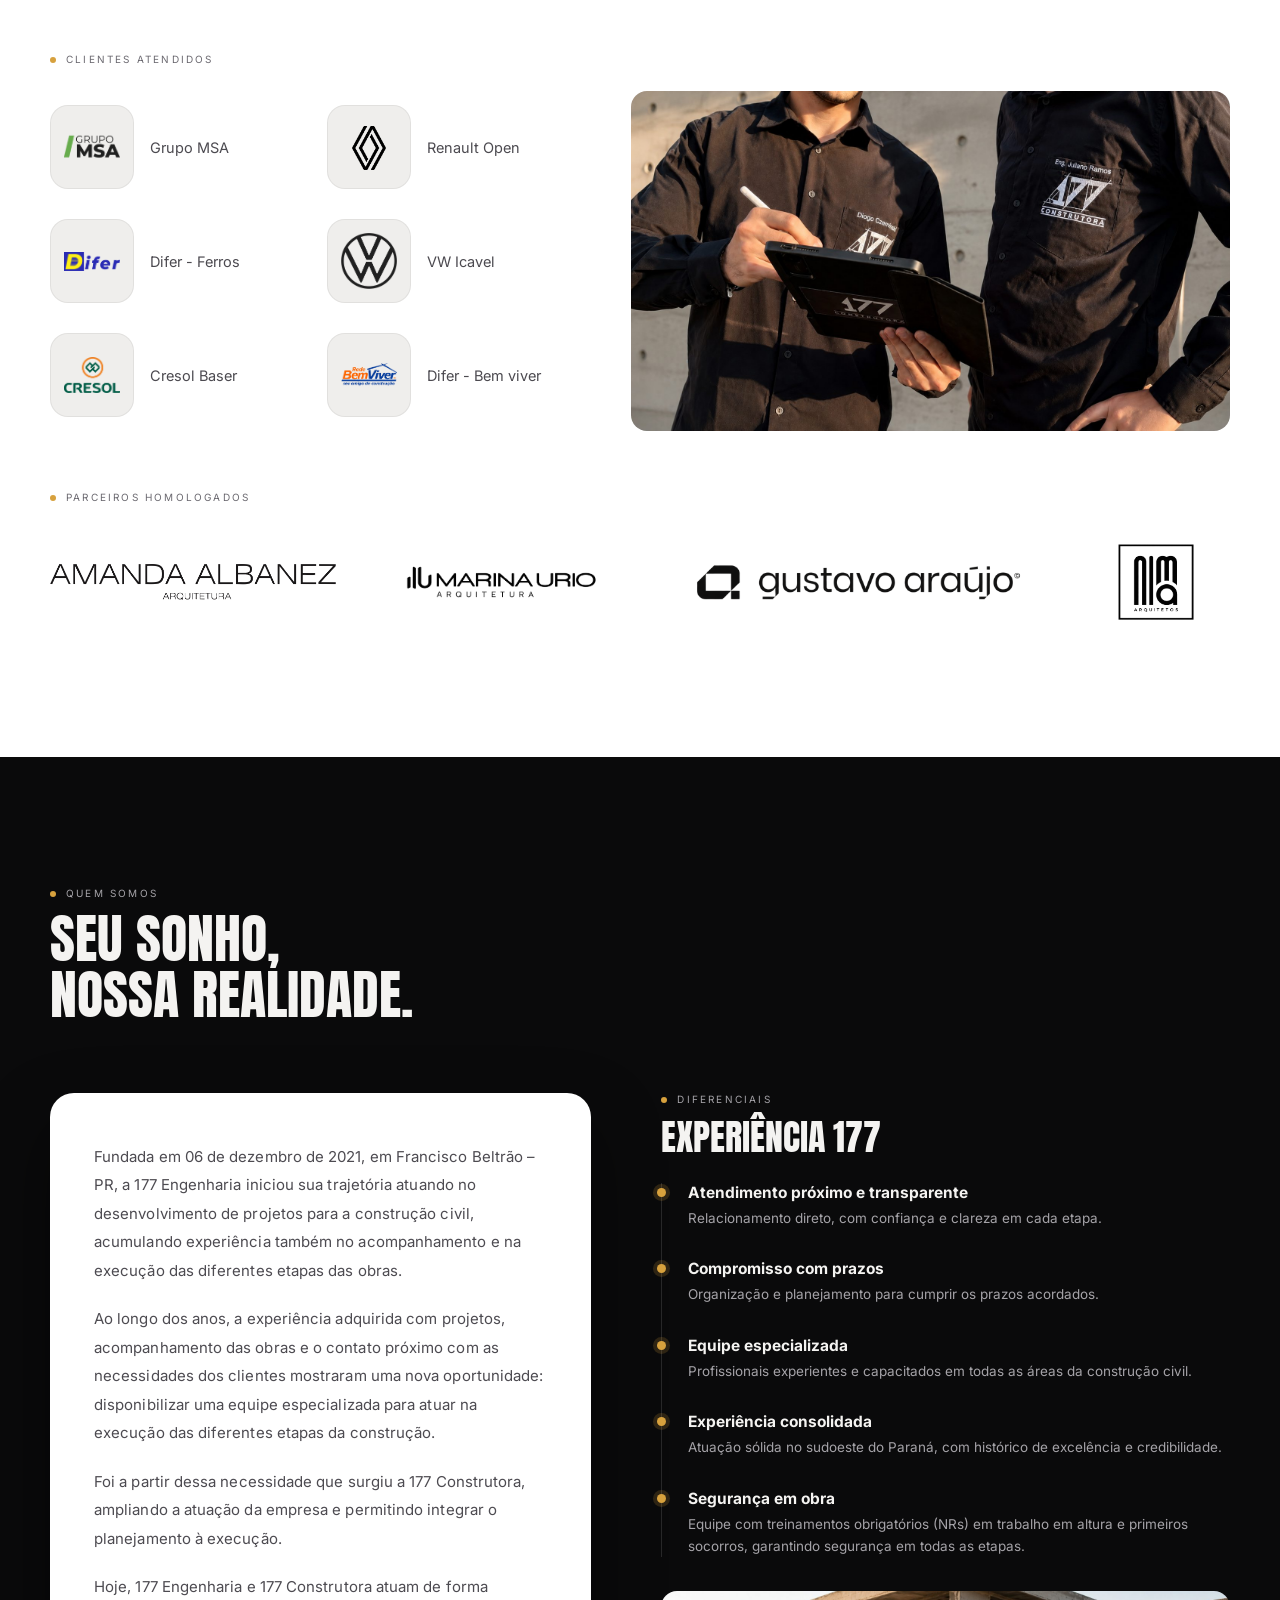
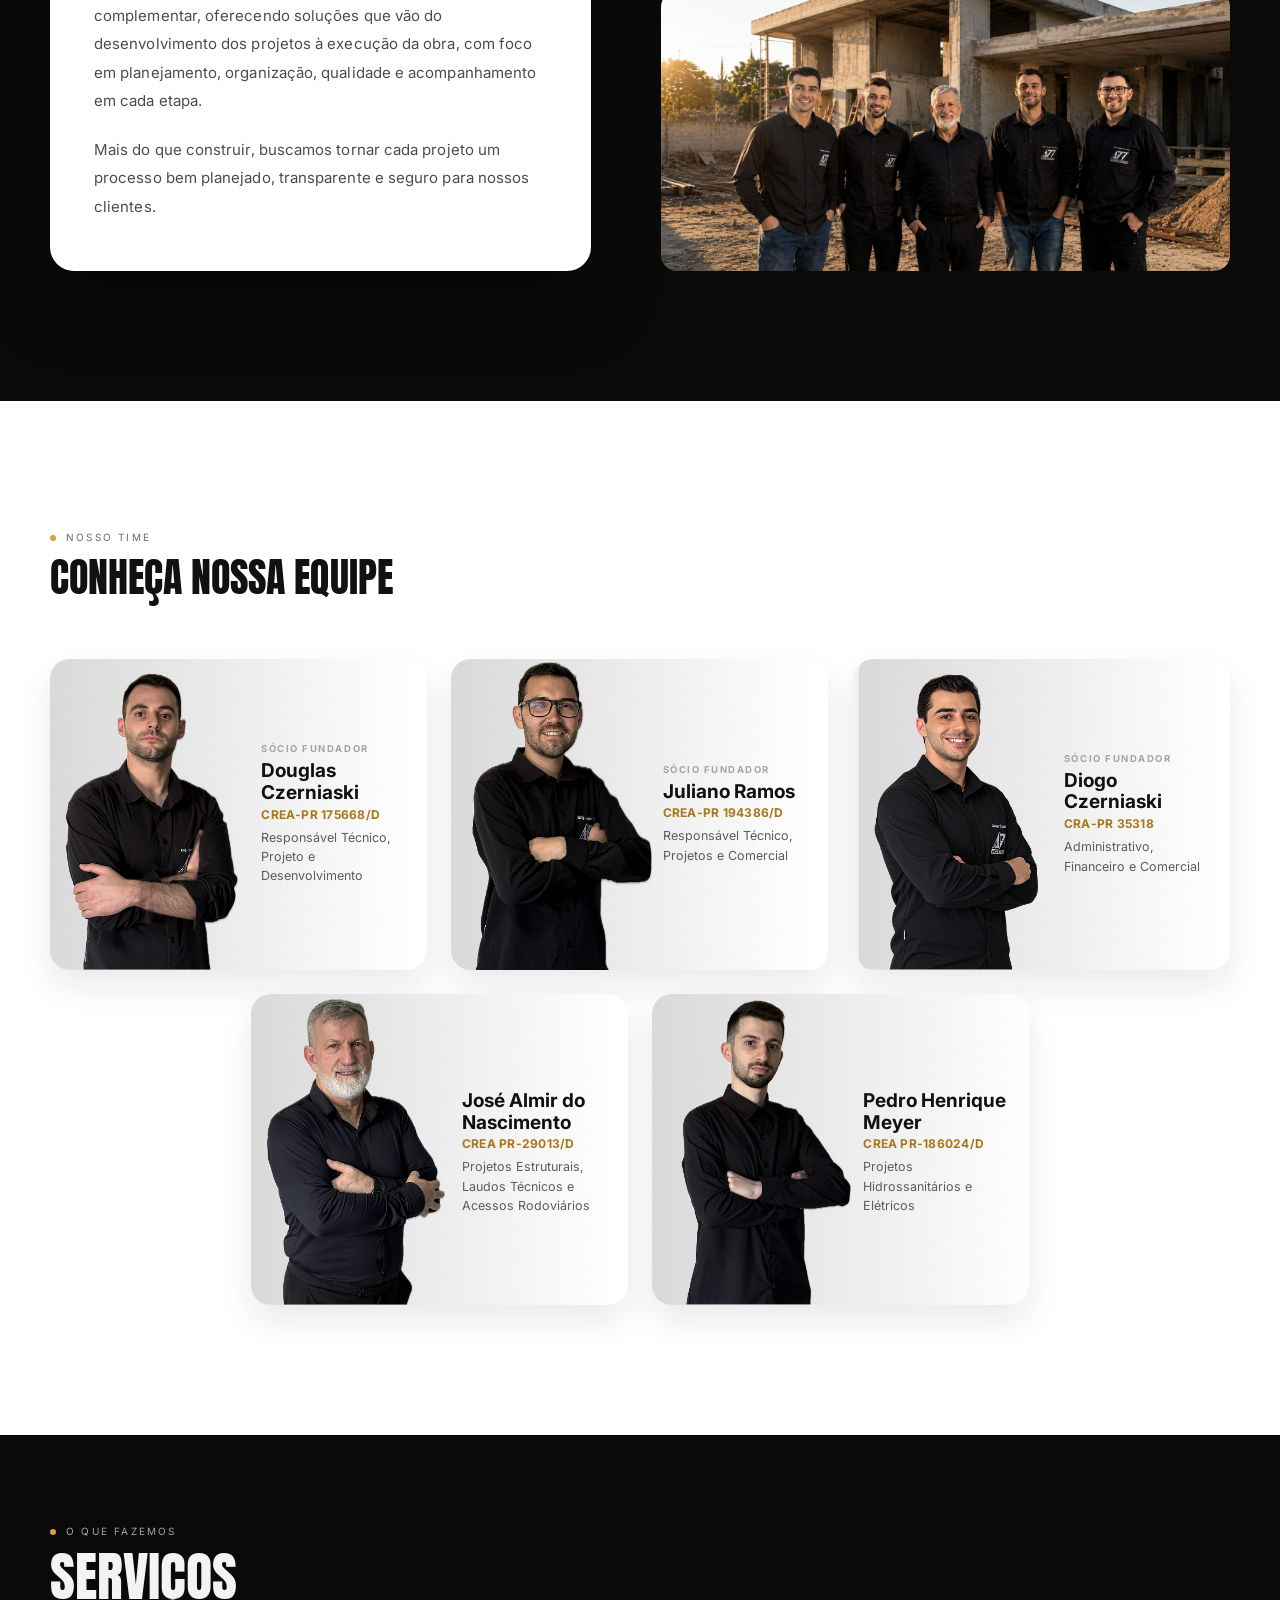
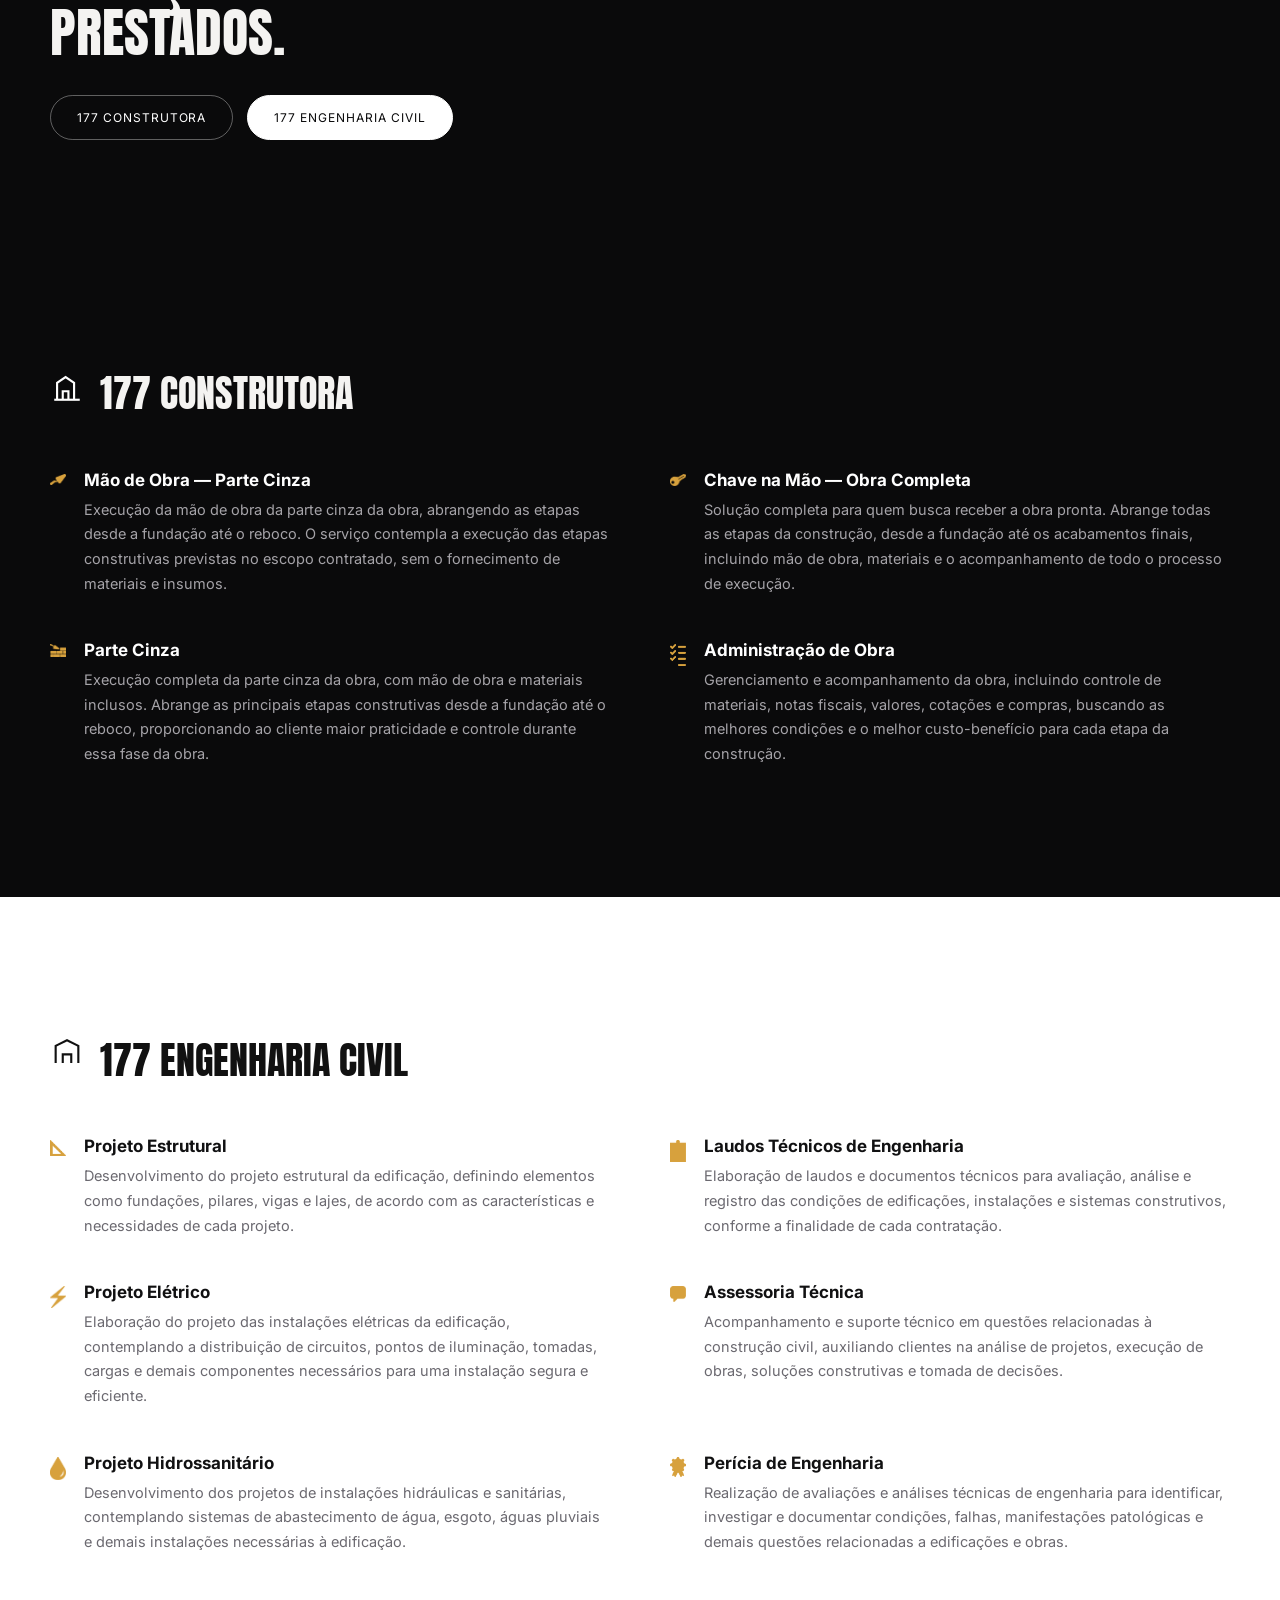
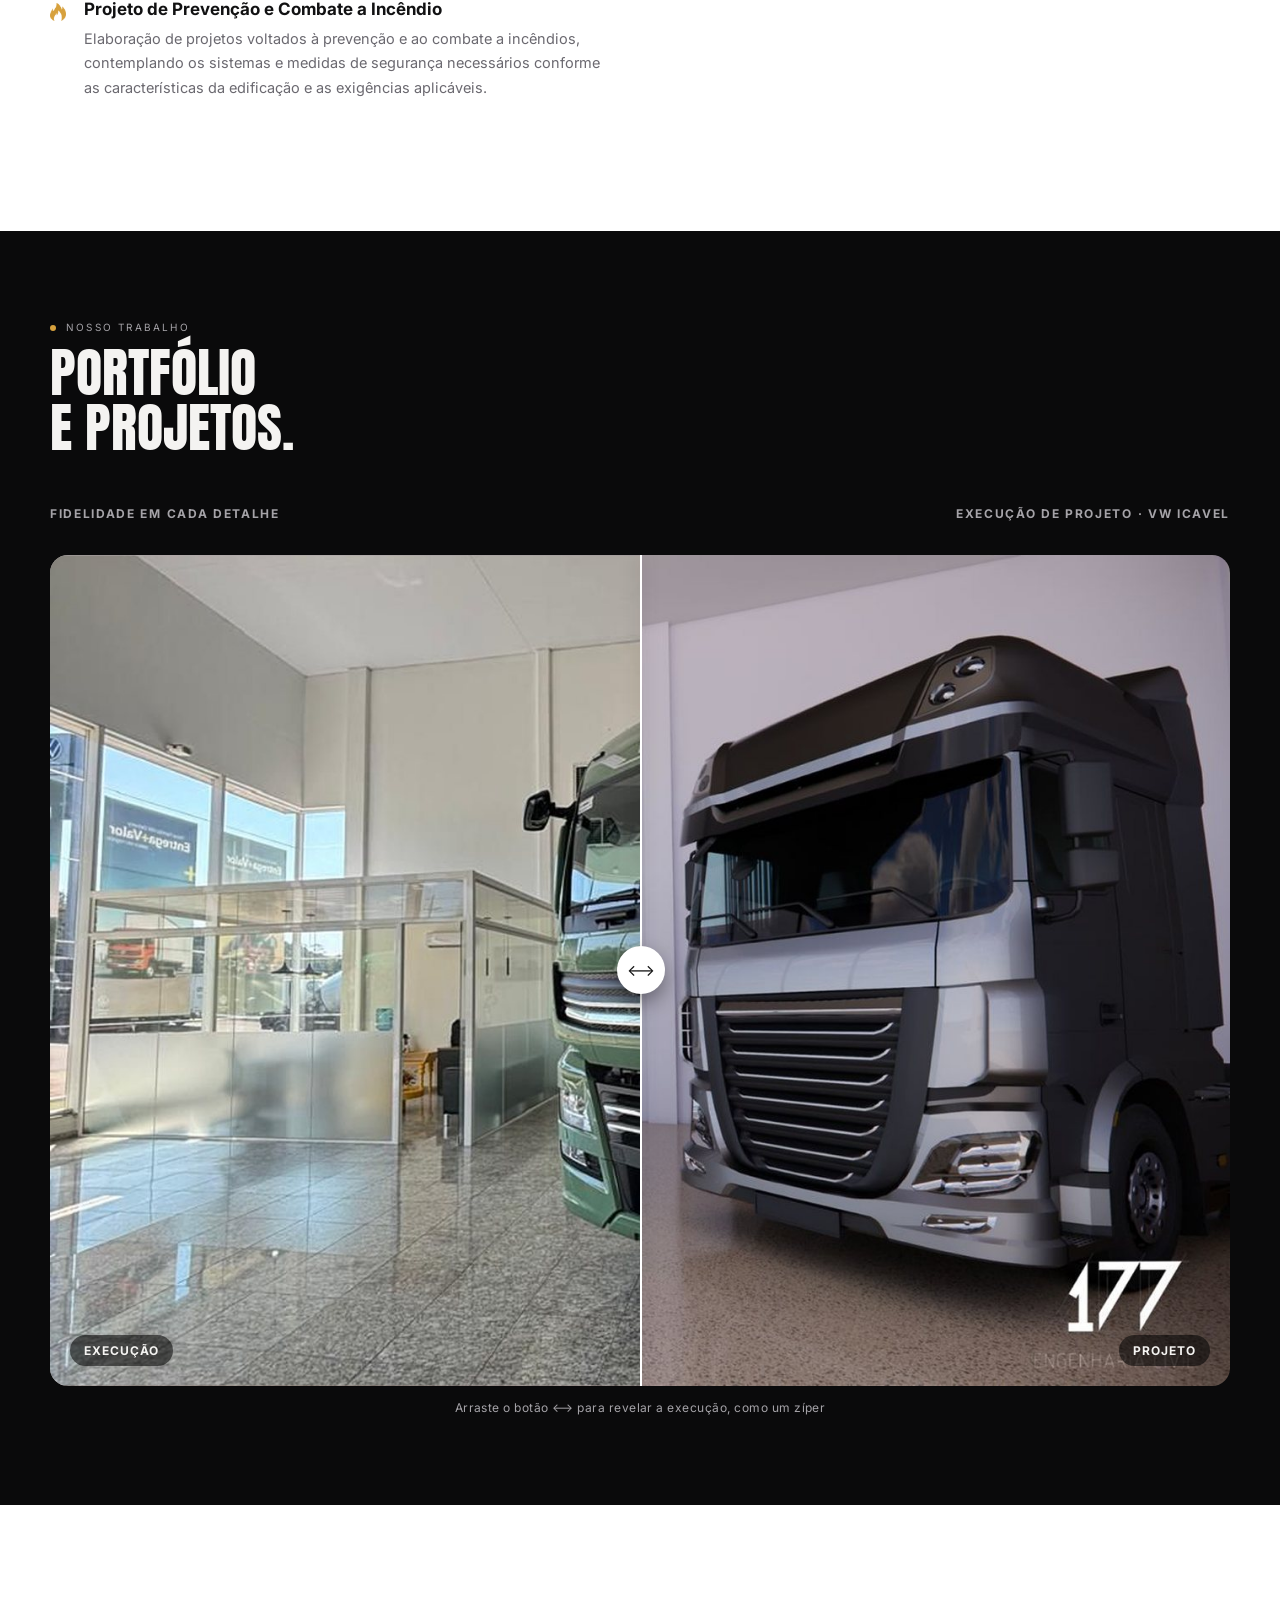
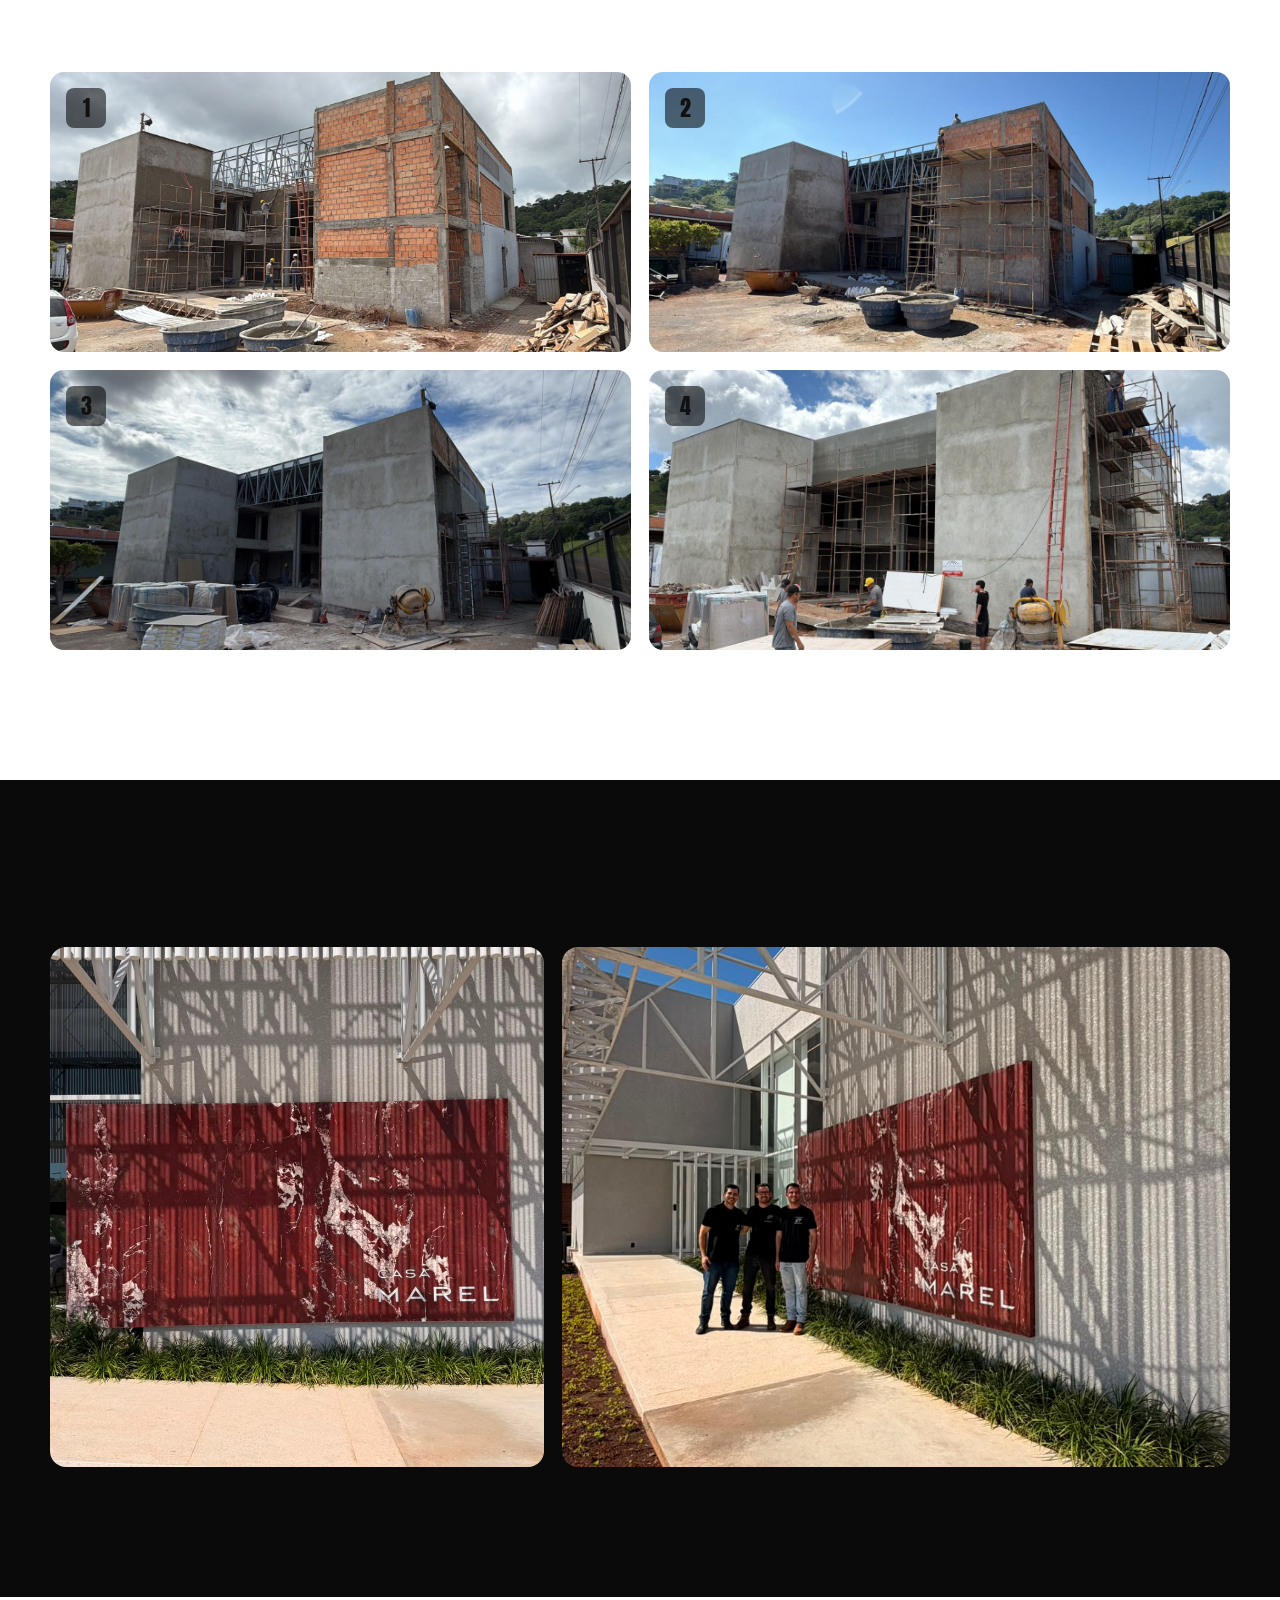
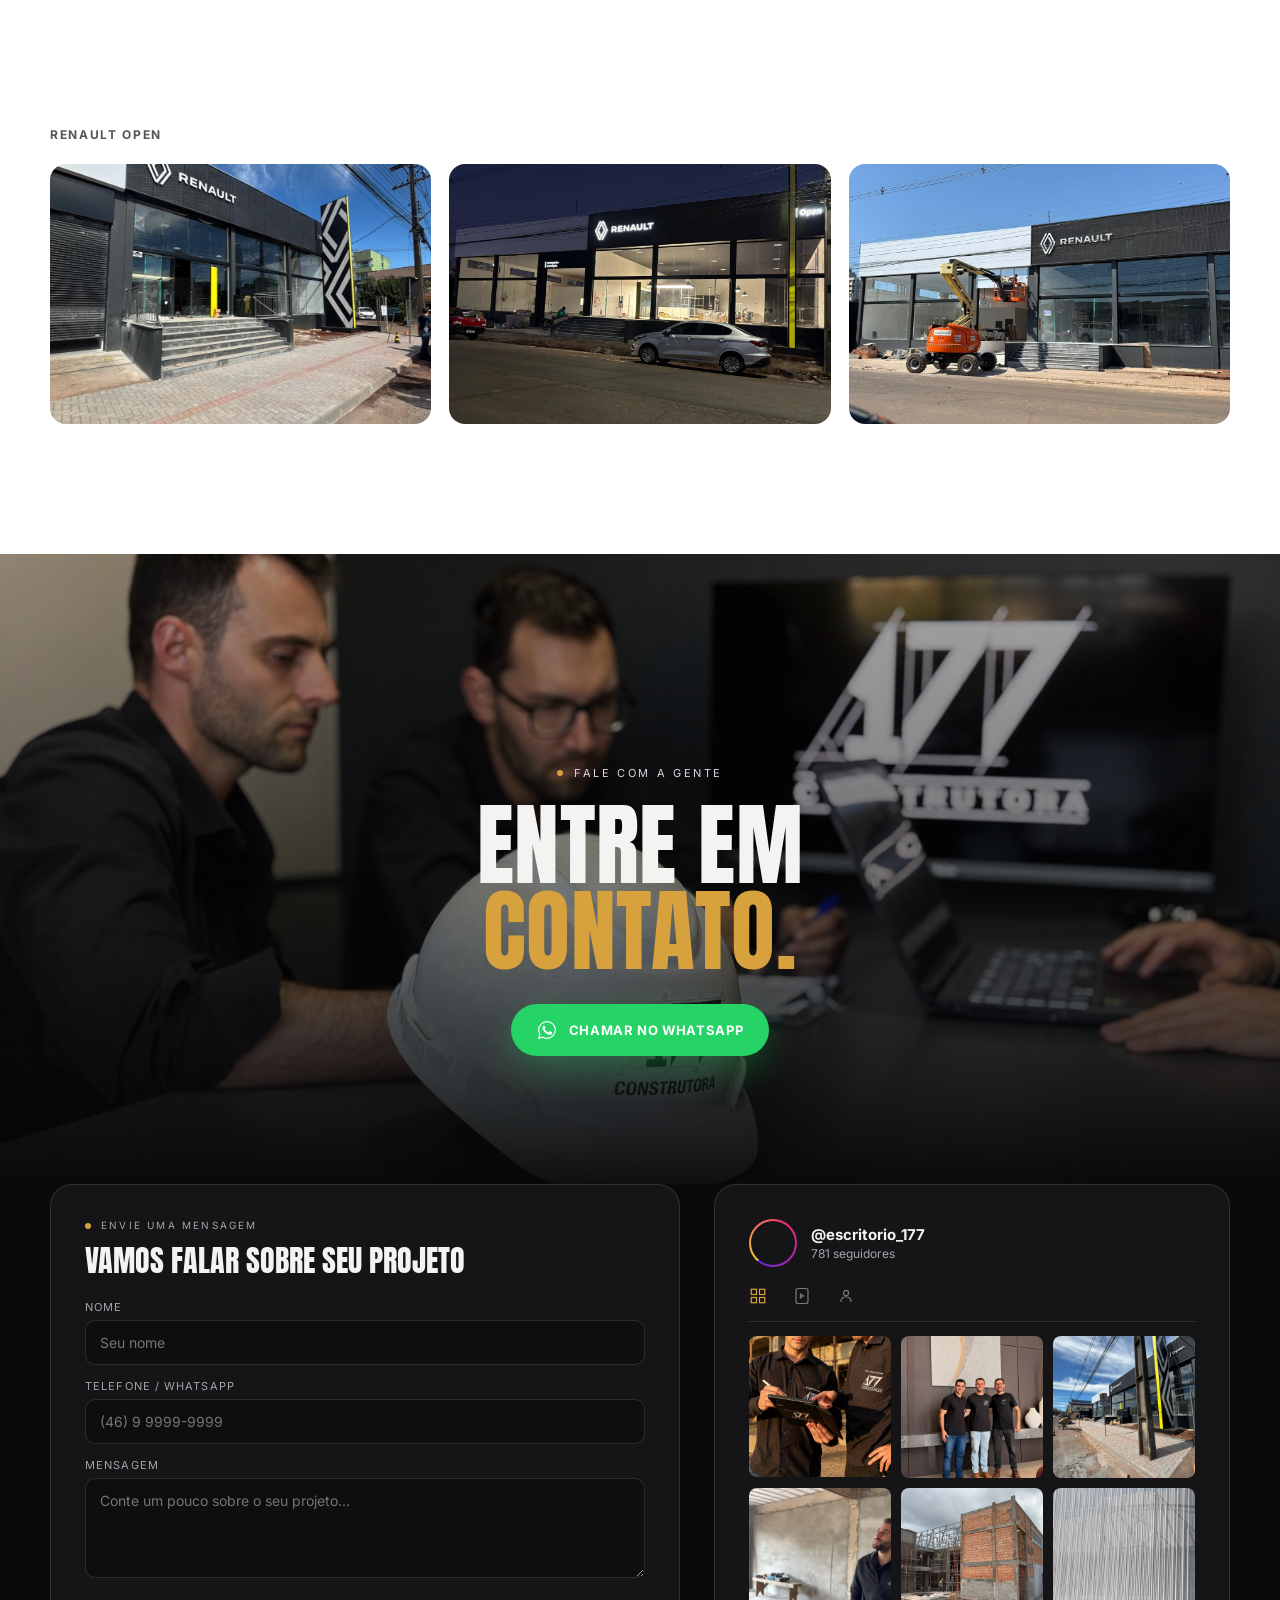
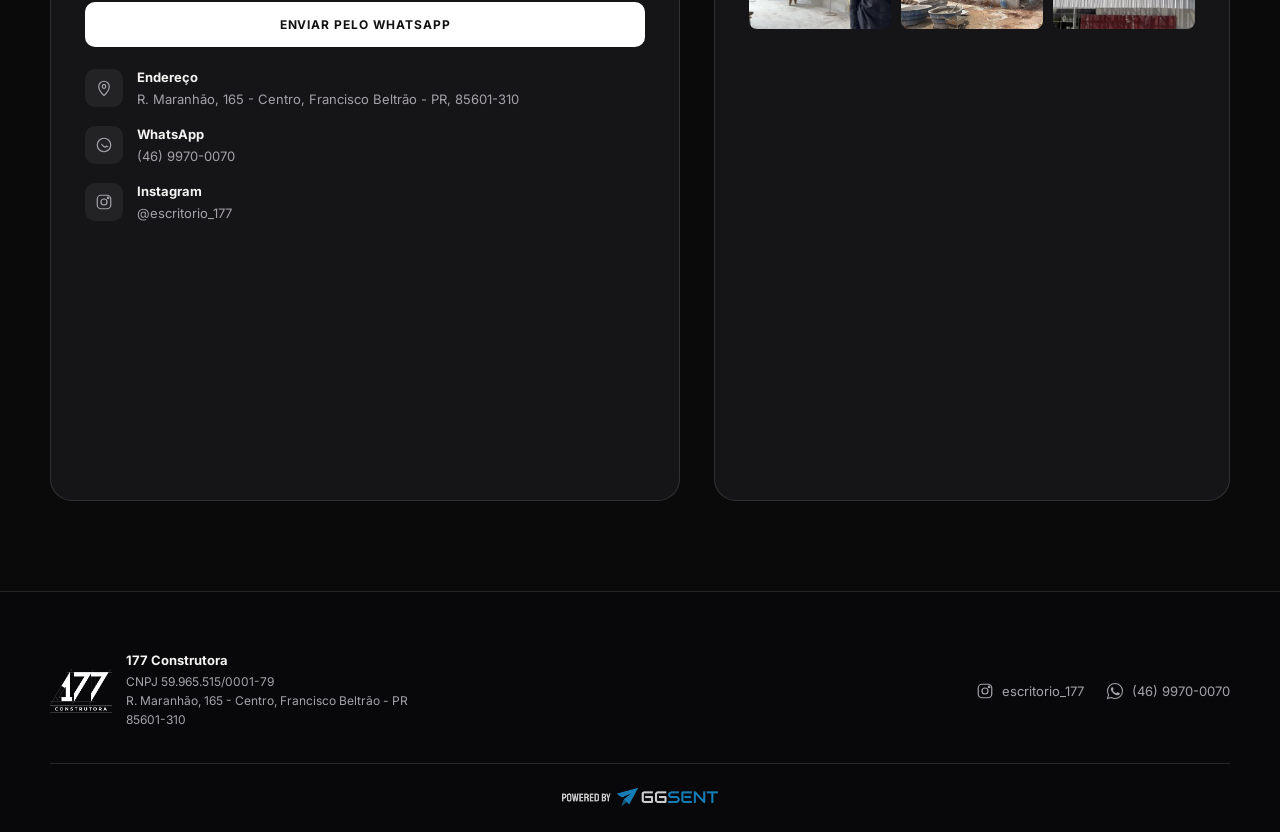
==== commit 1e1cc95b: "Ultima alteração" ====
--- a/index.html
+++ b/index.html
@@ -3,8 +3,11 @@
 <head>
 <meta charset="UTF-8">
 <meta name="viewport" content="width=device-width, initial-scale=1.0">
-<title>177 Construtora — Qualidade que constrói sonhos</title>
+<title>177</title>
 <meta name="description" content="177 Engenharia e Construtora: projetos, laudos técnicos, perícias e execução de obras em Francisco Beltrão - PR.">
+<link rel="icon" type="image/png" sizes="32x32" href="images/favicon-32.png">
+<link rel="icon" type="image/png" sizes="16x16" href="images/favicon-16.png">
+<link rel="apple-touch-icon" sizes="180x180" href="images/apple-touch-icon.png">
 <link rel="stylesheet" href="css/style.css">
 </head>
 <body>
@@ -83,8 +86,8 @@
       <div class="trust-head reveal">
         <h2>Quem conhece, <b>confia.</b></h2>
         <span class="badge">
-          <span class="badge-num"><span data-count="300" data-suffix="+">0</span></span>
-          <span class="badge-label">projetos<br>executados</span>
+          <span class="badge-num">+<span data-count="2500" data-suffix="">0</span></span>
+          <span class="badge-label">Projetos e<br>Execuções</span>
         </span>
       </div>
       <div class="section-label on-light reveal" style="margin-bottom:26px">Clientes Atendidos</div>
@@ -104,10 +107,10 @@
       <div class="reveal" style="margin-top:60px">
         <div class="section-label on-light">Parceiros Homologados</div>
         <div class="partners-grid stagger" style="margin-top:34px">
+          <div class="partner-logo stg"><img src="images/partner-amanda-albanez.png" alt="Amanda Albanez Arquitetura"></div>
           <div class="partner-logo stg"><img src="images/partner-marina-urio.png" alt="Marina Urio Arquitetura"></div>
+          <div class="partner-logo partner-logo-md stg"><img src="images/partner-gustavo-araujo.png" alt="Gustavo Araújo Arquitetura"></div>
           <div class="partner-logo partner-logo-lg stg"><img src="images/partner-nima.png" alt="NIMA Arquitetos"></div>
-          <div class="partner-logo stg"><img src="images/partner-amanda-albanez.png" alt="Amanda Albanez Arquitetura"></div>
-          <div class="partner-logo partner-logo-md stg"><img src="images/partner-gustavo-araujo.png" alt="Gustavo Araújo Arquitetura"></div>
         </div>
       </div>
     </div>
@@ -329,8 +332,8 @@
       <div class="mosaic stagger">
         <div class="item stg zoomable"><span class="num">1</span><img src="images/portfolio-cinza-1.jpg" alt="Execução parte cinza — etapa 1"></div>
         <div class="item stg zoomable"><span class="num">2</span><img src="images/portfolio-cinza-2.jpg" alt="Execução parte cinza — etapa 2"></div>
-        <div class="item stg zoomable"><span class="num">3</span><img src="images/portfolio-cinza-3.jpg" alt="Execução parte cinza — etapa 3"></div>
-        <div class="item stg zoomable"><span class="num">4</span><img src="images/portfolio-cinza-4.jpg" alt="Execução parte cinza — etapa 4"></div>
+        <div class="item stg zoomable"><span class="num">3</span><img src="images/portfolio-cinza-4.jpg" alt="Execução parte cinza — etapa 3"></div>
+        <div class="item stg zoomable"><span class="num">4</span><img src="images/portfolio-cinza-3.jpg" alt="Execução parte cinza — etapa 4"></div>
       </div>
     </div>
   </div>
--- a/css/style.css
+++ b/css/style.css
@@ -165,11 +165,11 @@
 .trust-head h2{font:400 clamp(26px,3vw,38px)/1 "Inter",-apple-system,"Segoe UI",Roboto,Arial,sans-serif;font-weight:500}
 .trust-head b{font-weight:800}
 .badge{
-  background:#111;color:#fff;padding:18px 30px;border-radius:14px;
-  display:flex;align-items:center;gap:14px;
-}
-.badge-num{font:400 clamp(30px,4vw,44px) "Anton",Impact,"Arial Narrow Bold",sans-serif;color:var(--accent);line-height:1}
-.badge-label{font:800 12px "Inter",-apple-system,"Segoe UI",Roboto,Arial,sans-serif;letter-spacing:.05em;text-transform:uppercase;line-height:1.35}
+  background:#111;color:#fff;padding:26px 40px;border-radius:18px;
+  display:flex;align-items:center;gap:20px;
+}
+.badge-num{font:400 clamp(52px,8vw,96px) "Anton",Impact,"Arial Narrow Bold",sans-serif;color:var(--accent);line-height:1}
+.badge-label{font:800 15px "Inter",-apple-system,"Segoe UI",Roboto,Arial,sans-serif;letter-spacing:.05em;text-transform:uppercase;line-height:1.35}
 .logos-grid{display:grid;grid-template-columns:repeat(2,1fr);gap:30px 34px}
 .logo-chip{display:flex;align-items:center;gap:16px}
 .logo-circle{
@@ -388,7 +388,7 @@
   .pillcard{padding:26px;border-radius:18px}
   .pillcard[style*="margin-top:-100px"]{margin-top:-60px!important}
   .trust-head{margin-bottom:34px}
-  .badge{padding:14px 22px;gap:10px}
+  .badge{padding:18px 26px;gap:14px}
   .team-card{aspect-ratio:auto;display:flex;flex-direction:column}
   .team-photo{position:relative;inset:auto;width:100%;aspect-ratio:4/3.3;flex:none}
   .team-photo img{object-position:center 15%}
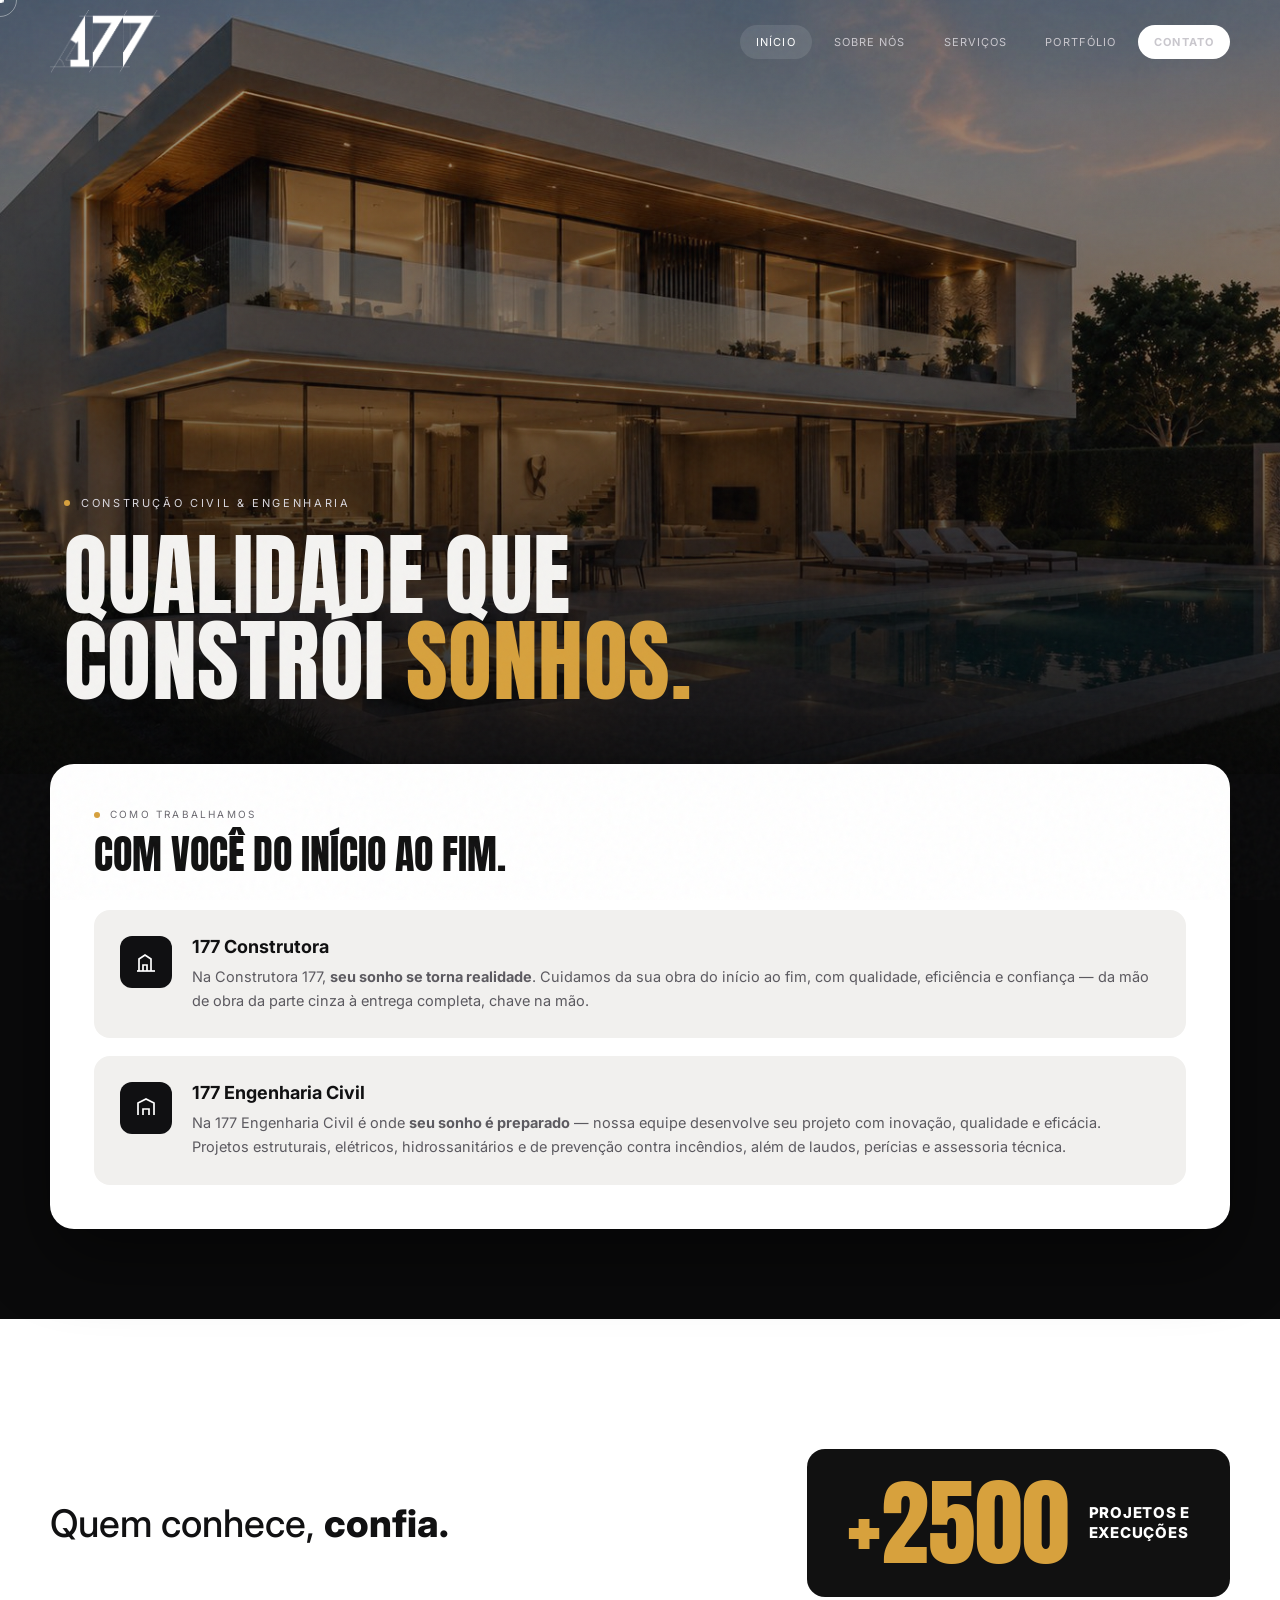
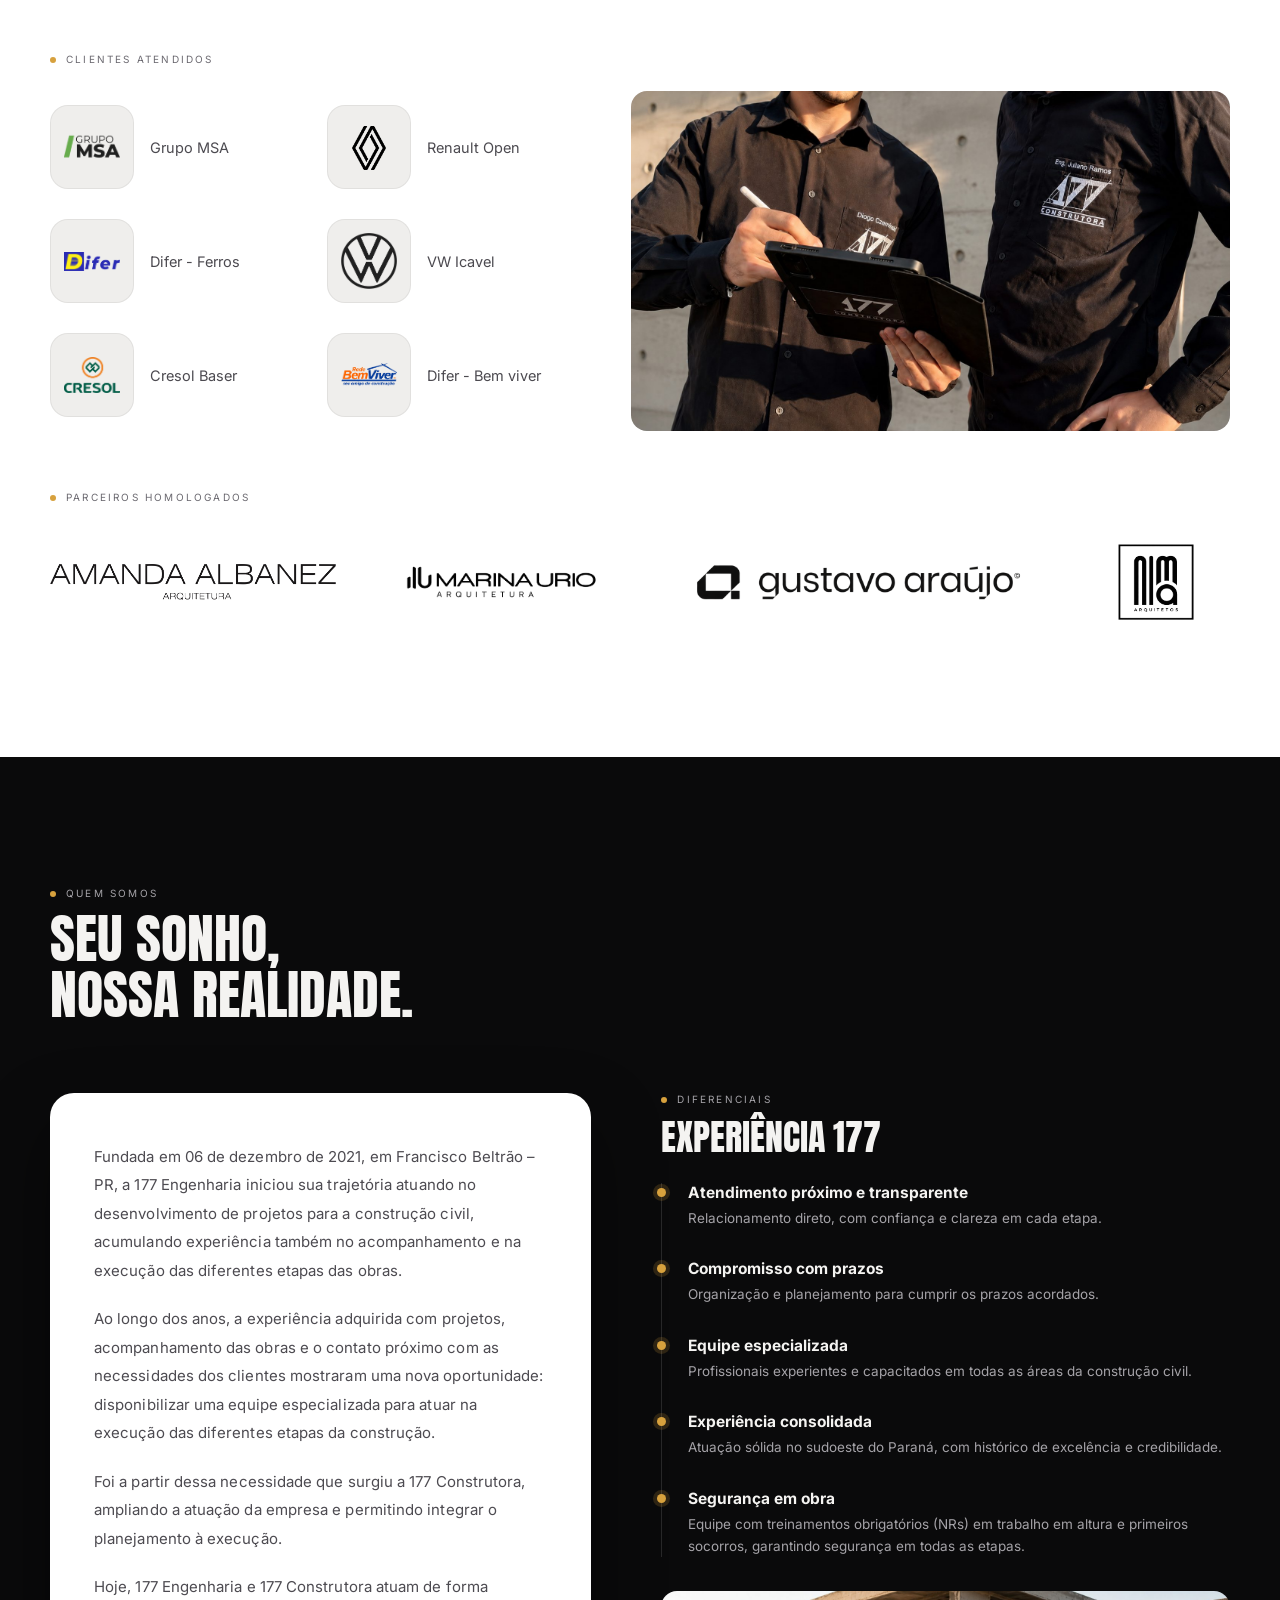
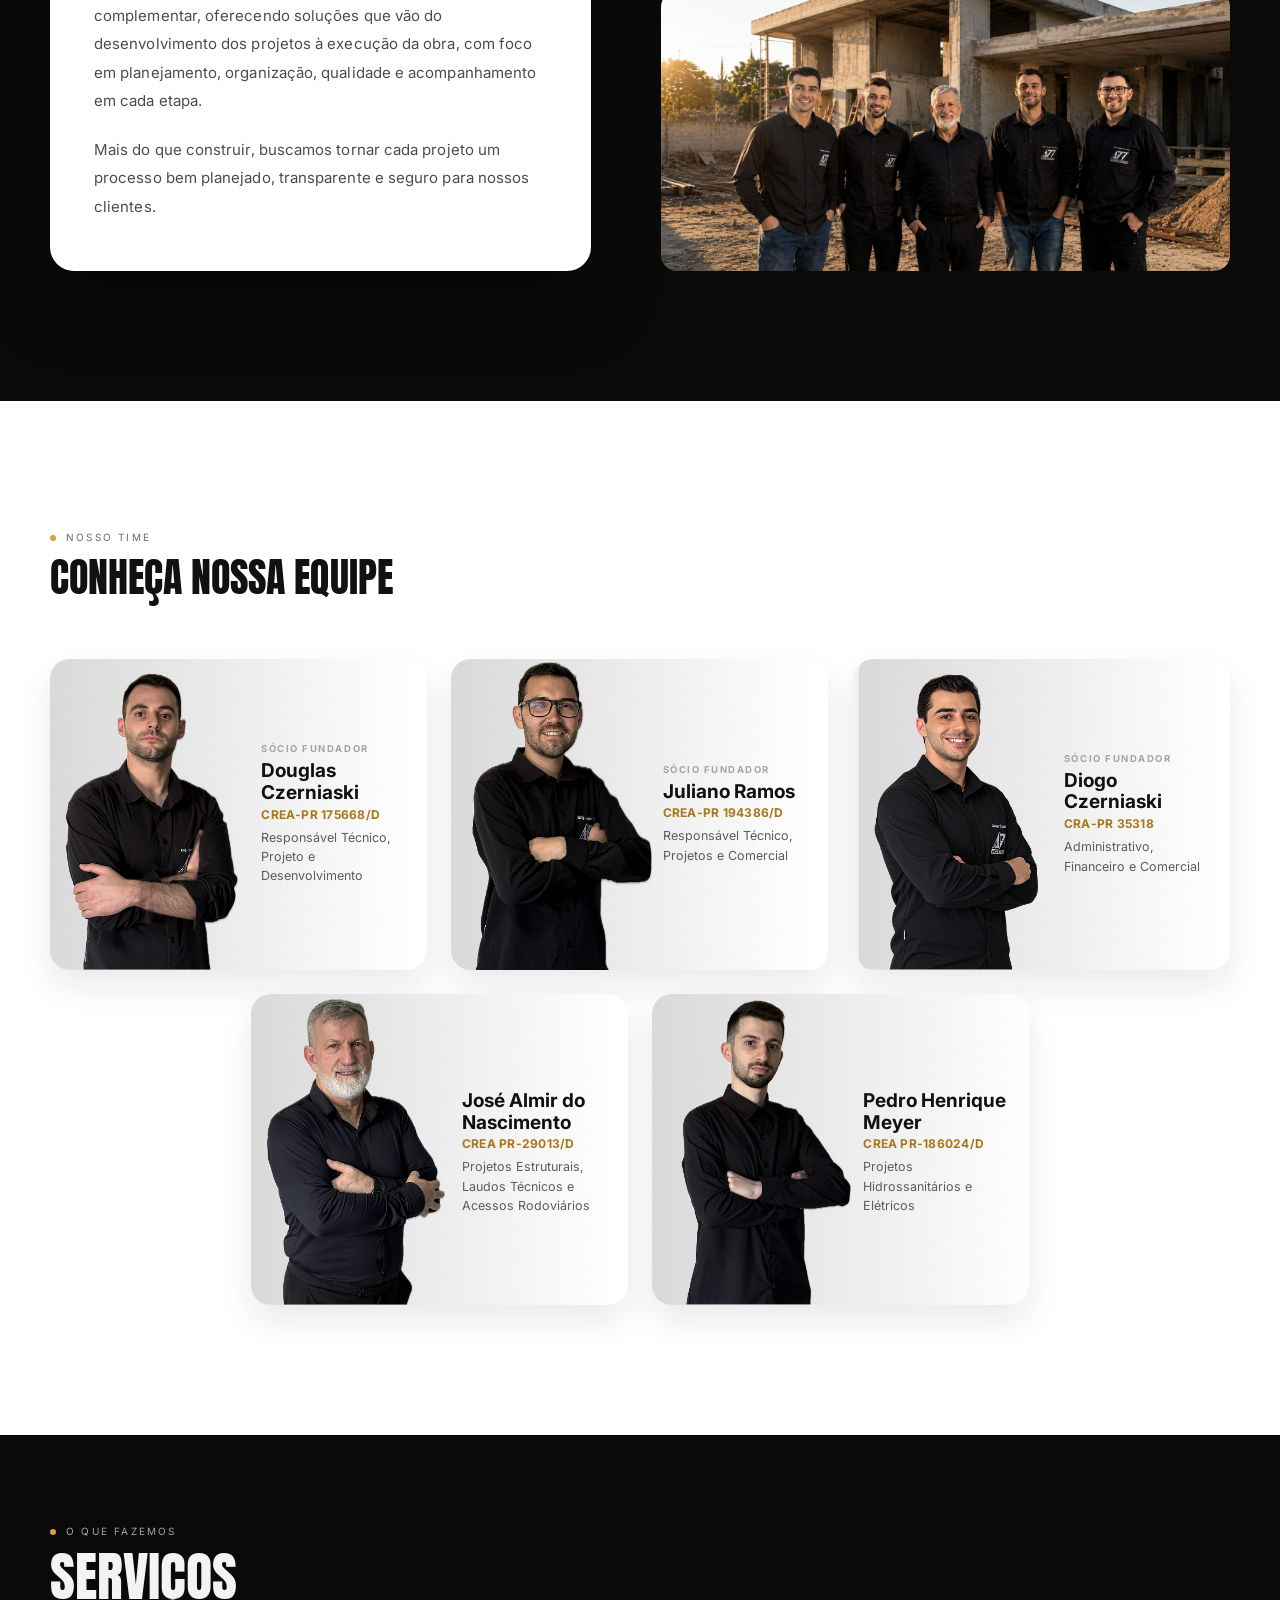
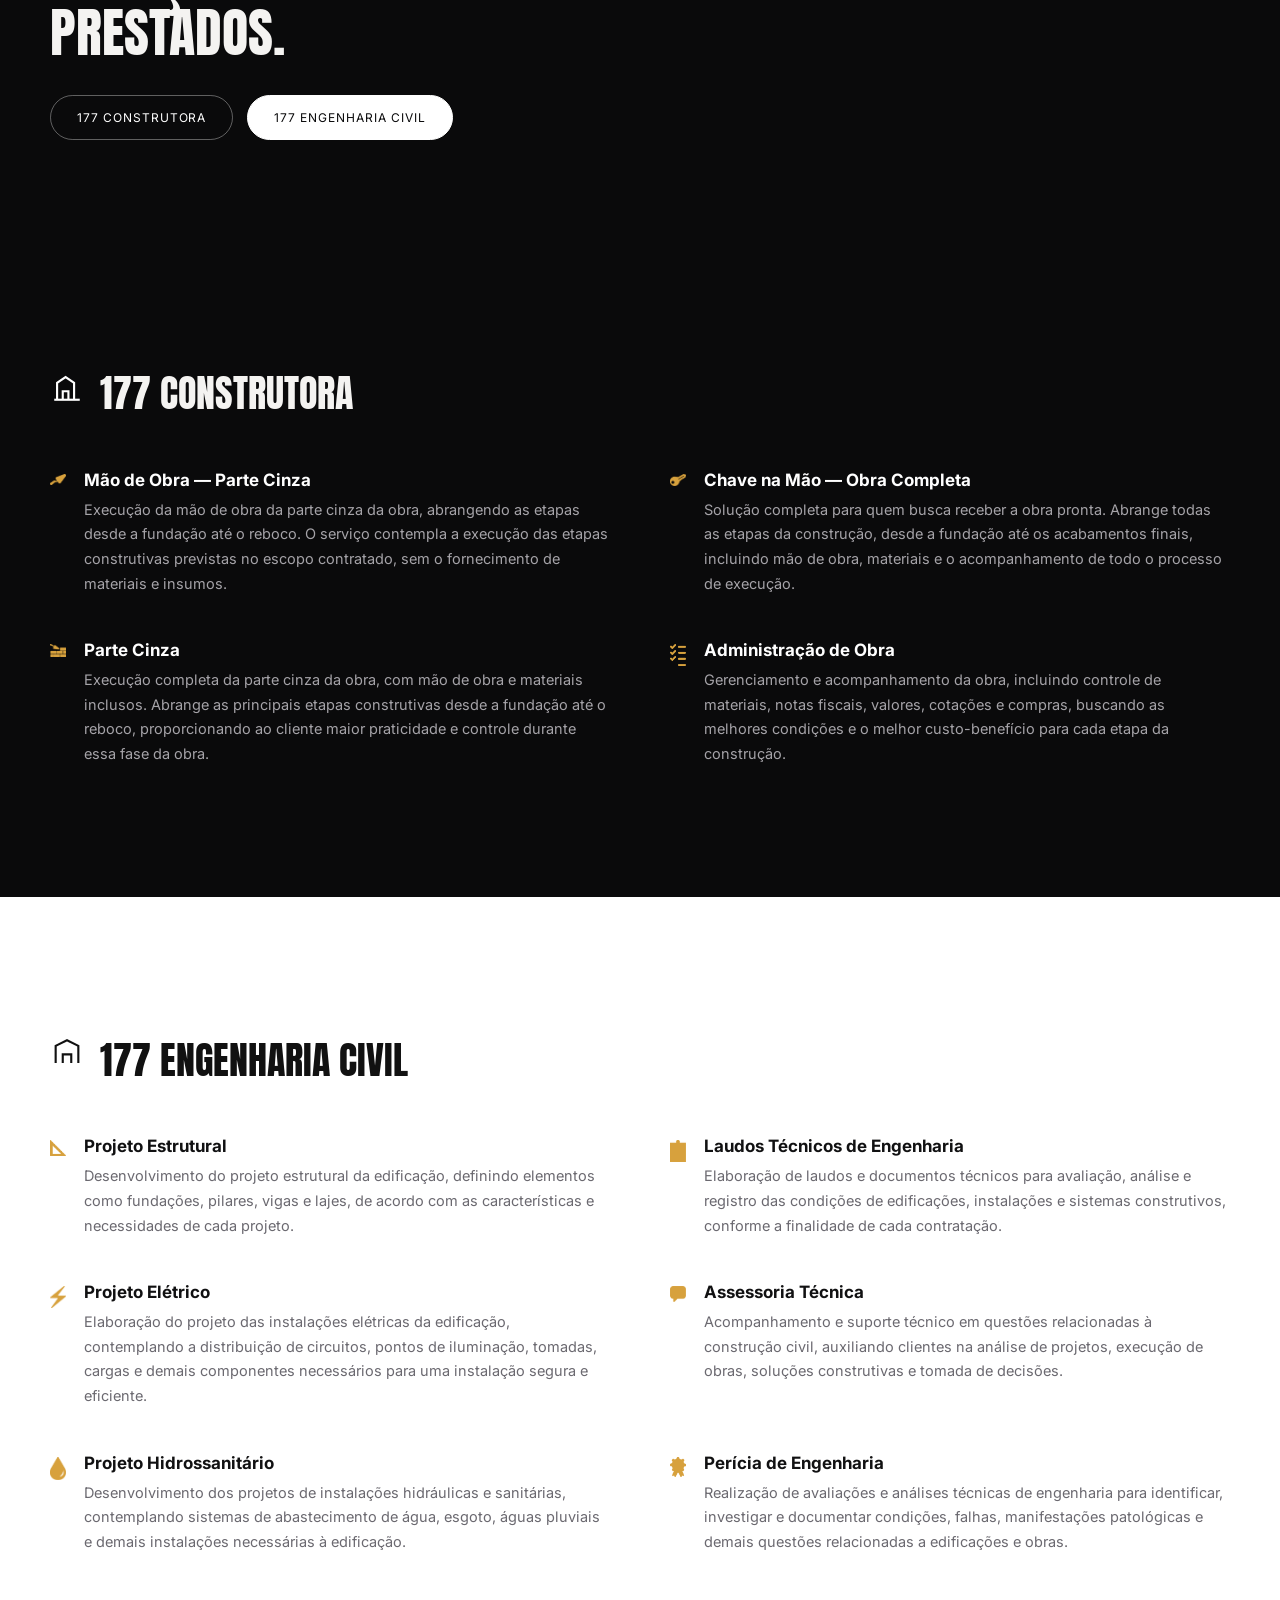
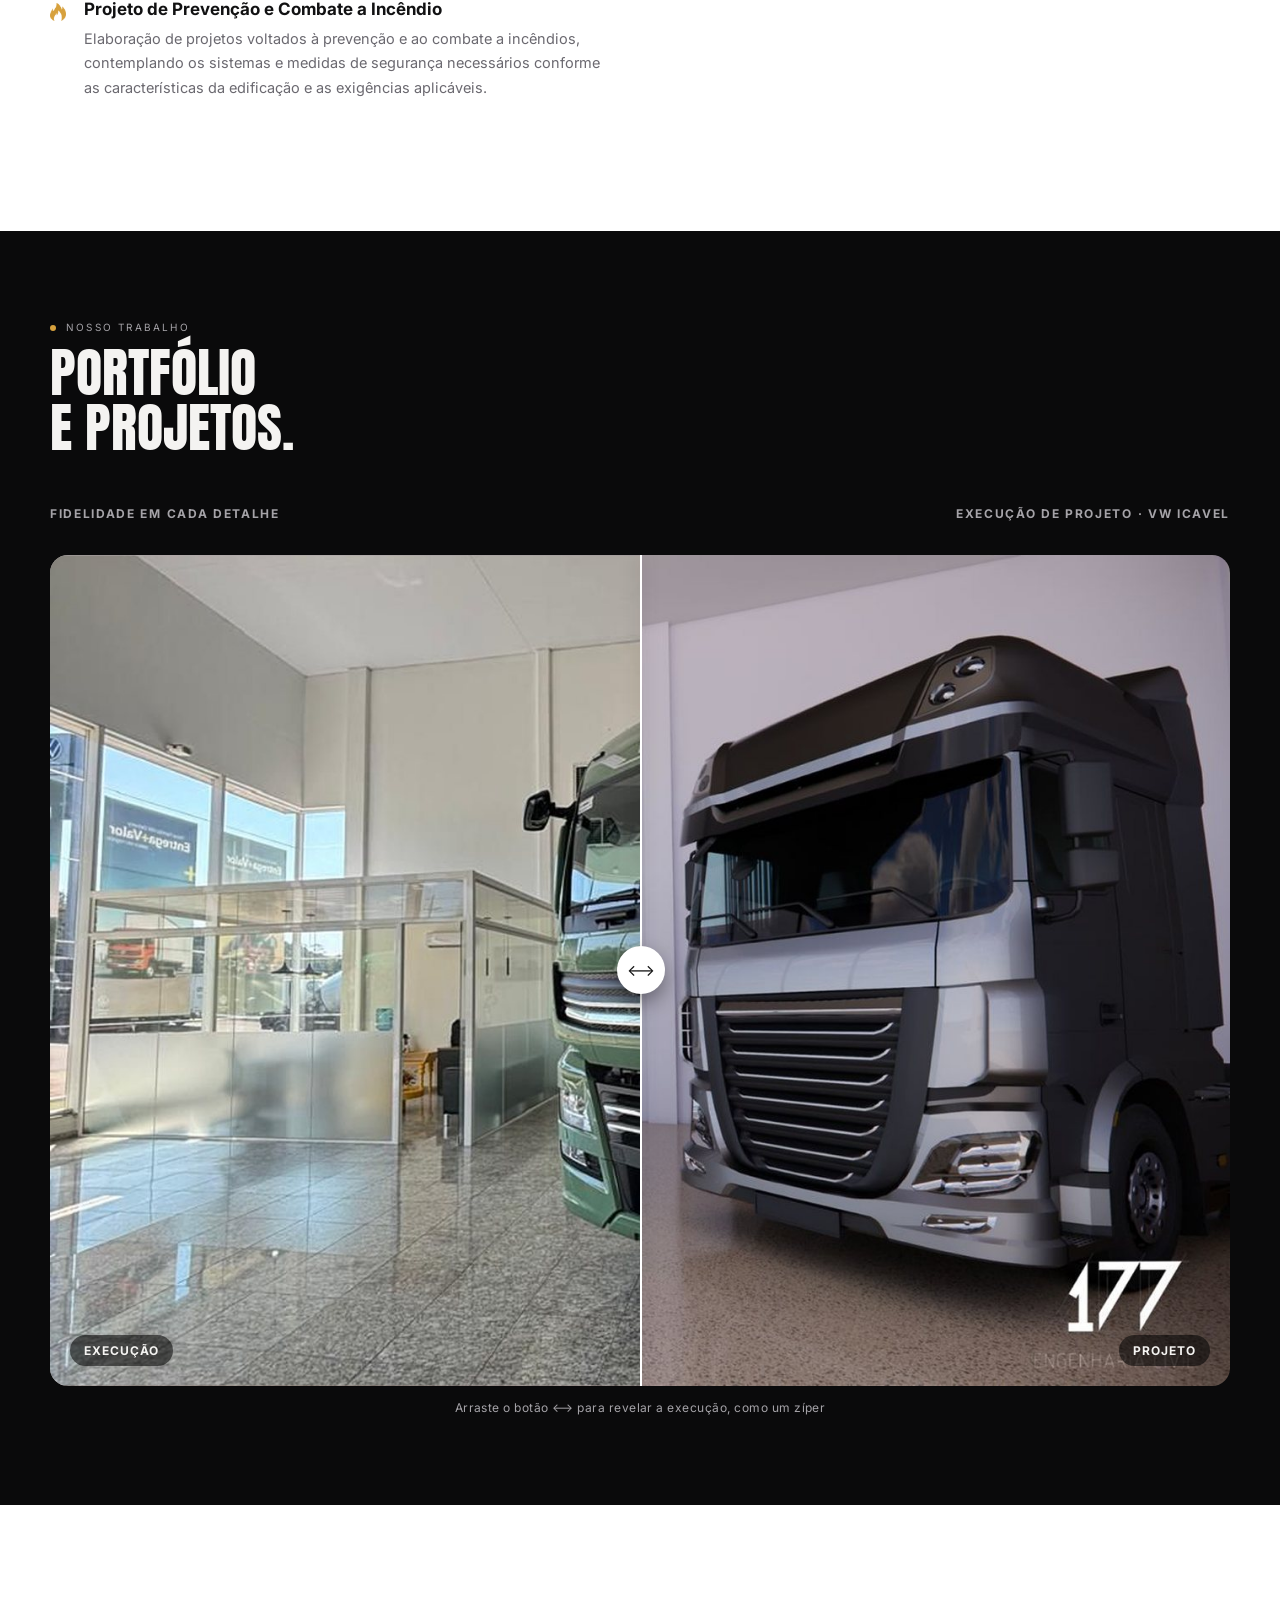
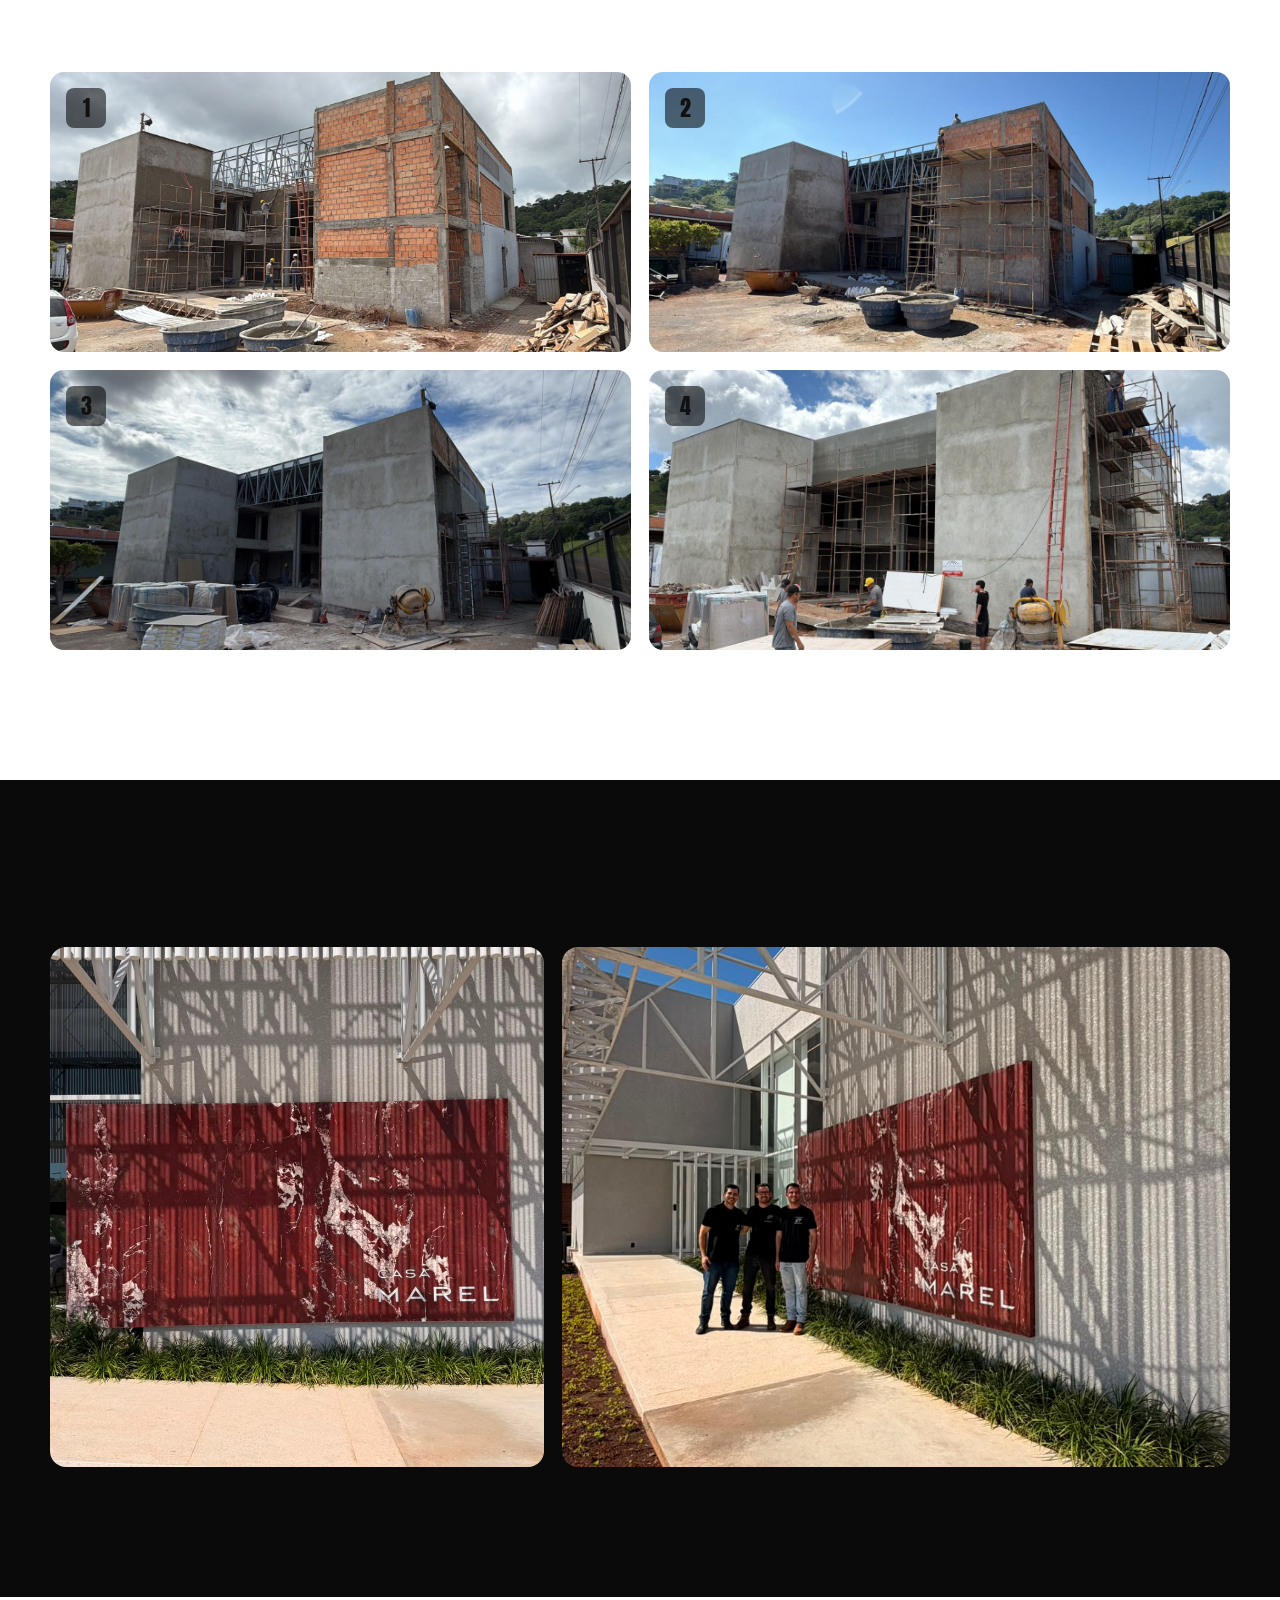
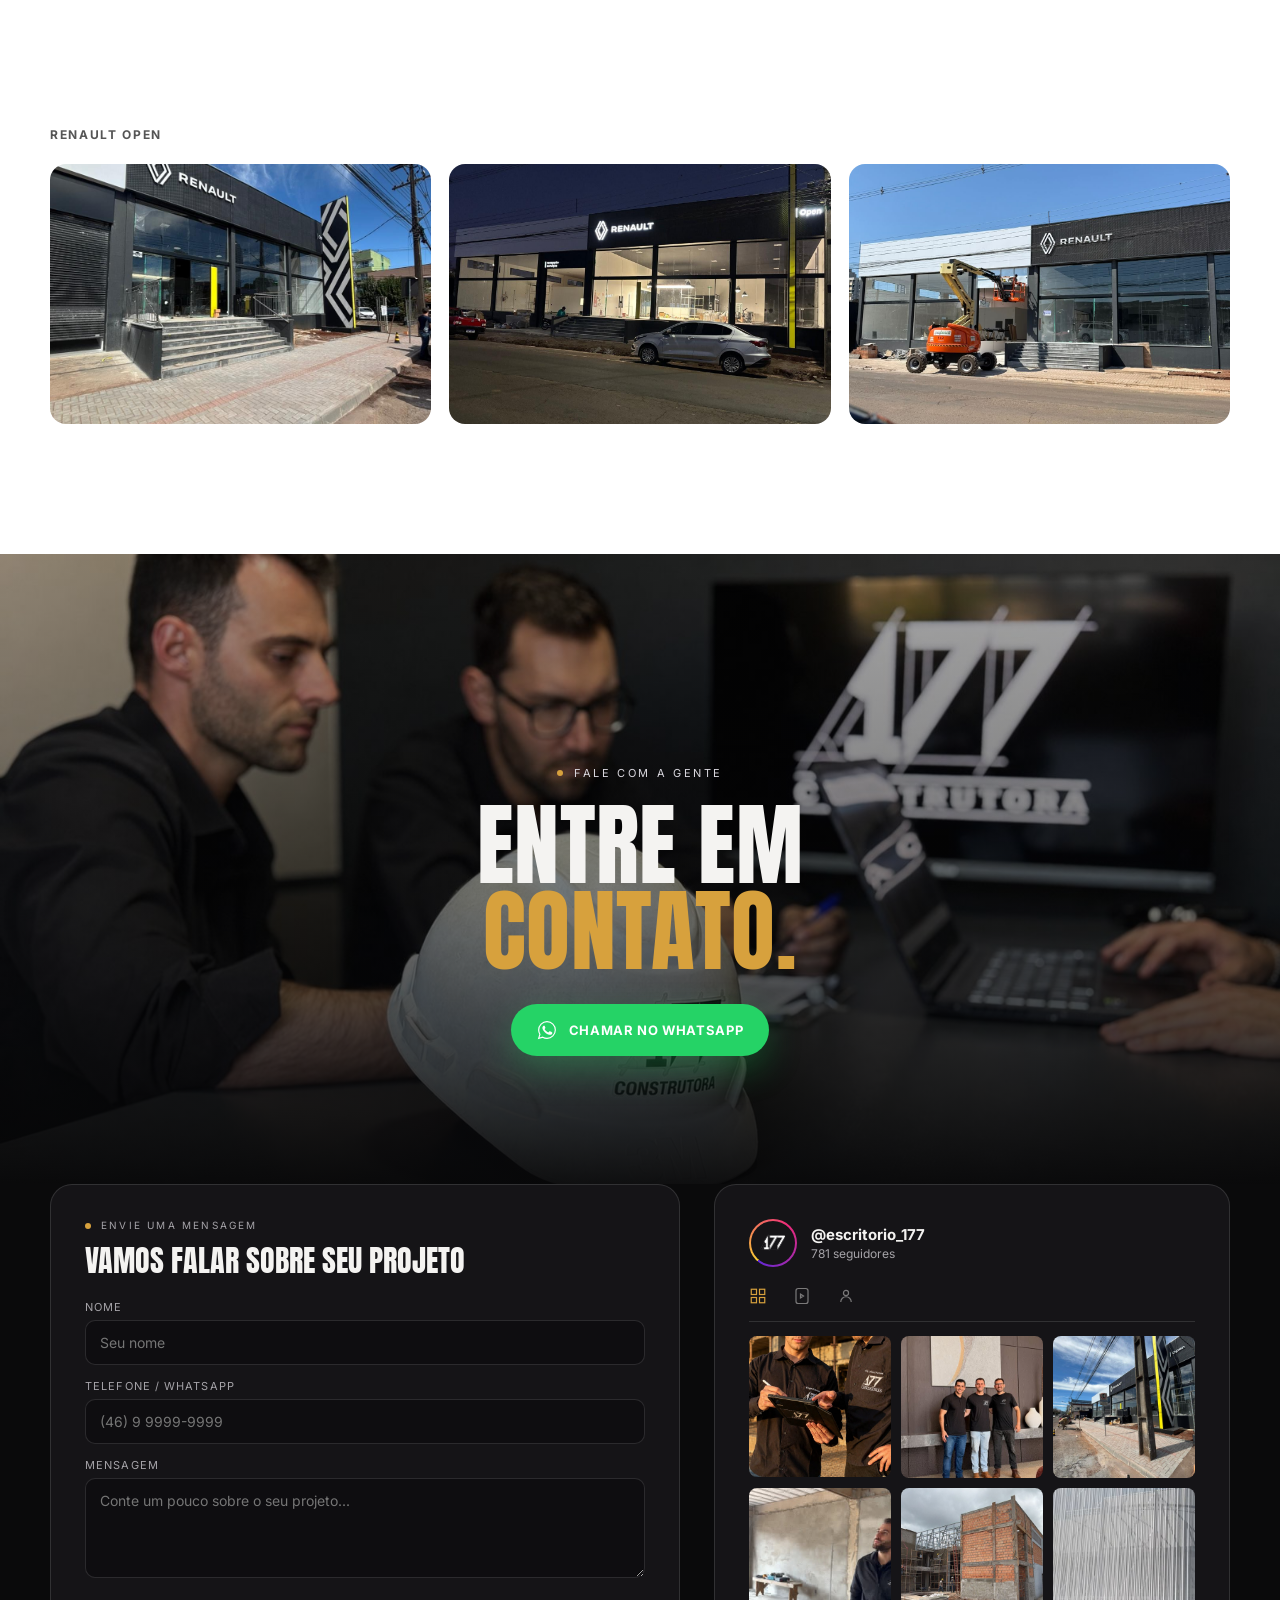
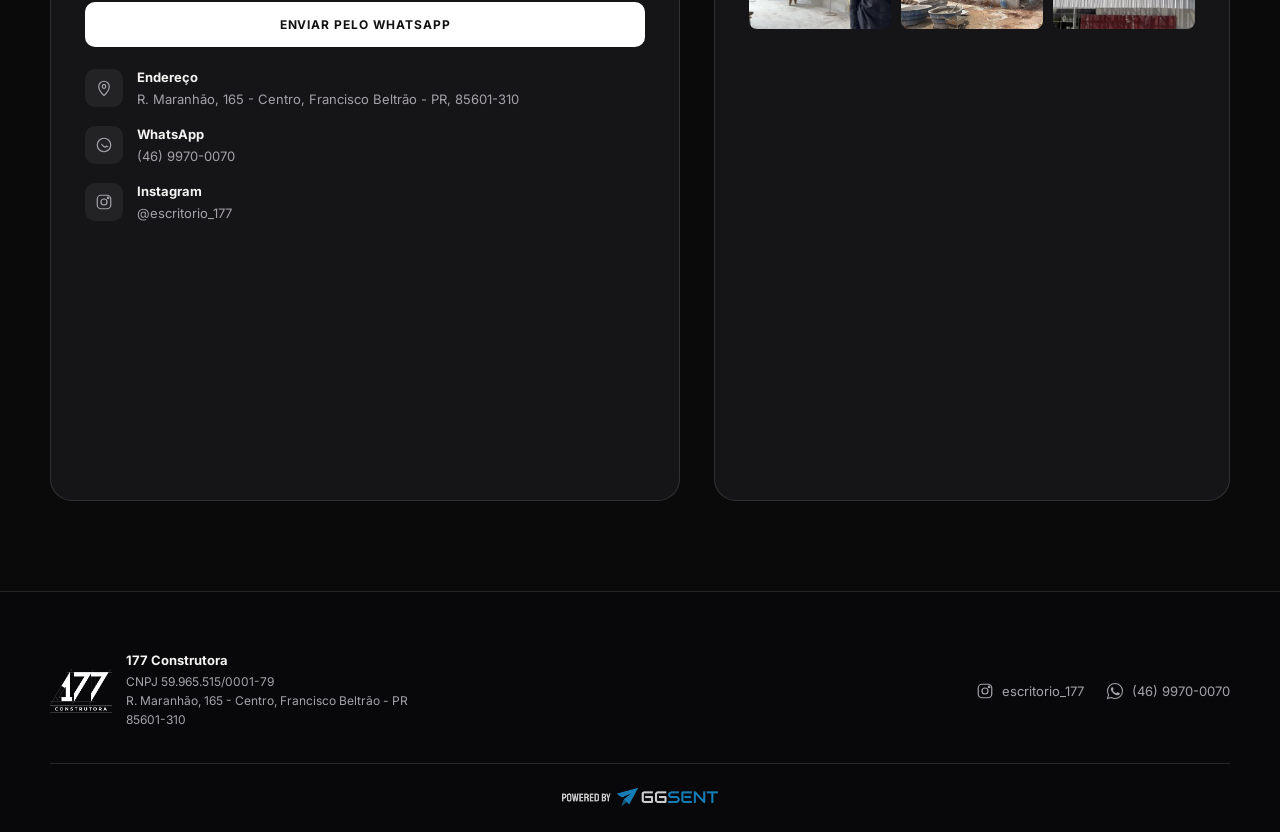
==== commit 4c965c88: "logo instagram" ====
--- a/index.html
+++ b/index.html
@@ -420,7 +420,7 @@
 
         <div class="card-dark reveal-right">
           <a class="ig-head" href="https://instagram.com/escritorio_177" target="_blank" rel="noopener" style="text-decoration:none;color:inherit;cursor:pointer">
-            <span class="ig-avatar"><span></span></span>
+            <span class="ig-avatar"><img src="images/logo-177-mark.png" alt="177"></span>
             <div>
               <b>@escritorio_177</b>
               <small>781 seguidores</small>
--- a/css/style.css
+++ b/css/style.css
@@ -299,7 +299,7 @@
 
 .ig-head{display:flex;align-items:center;gap:14px;margin-bottom:20px}
 .ig-avatar{width:48px;height:48px;border-radius:50%;background:conic-gradient(from 220deg,#f9ce34,#ee2a7b,#6228d7);padding:2px}
-.ig-avatar span{display:block;width:100%;height:100%;border-radius:50%;background:#151417}
+.ig-avatar img{display:block;width:100%;height:100%;border-radius:50%;background:#151417;object-fit:contain;padding:8px;box-sizing:border-box}
 .ig-head b{font-size:15px}
 .ig-head small{color:var(--muted);font-size:12px;display:block;margin-top:2px}
 .ig-tabs{display:flex;gap:26px;border-bottom:1px solid var(--line);padding-bottom:12px;margin-bottom:14px}
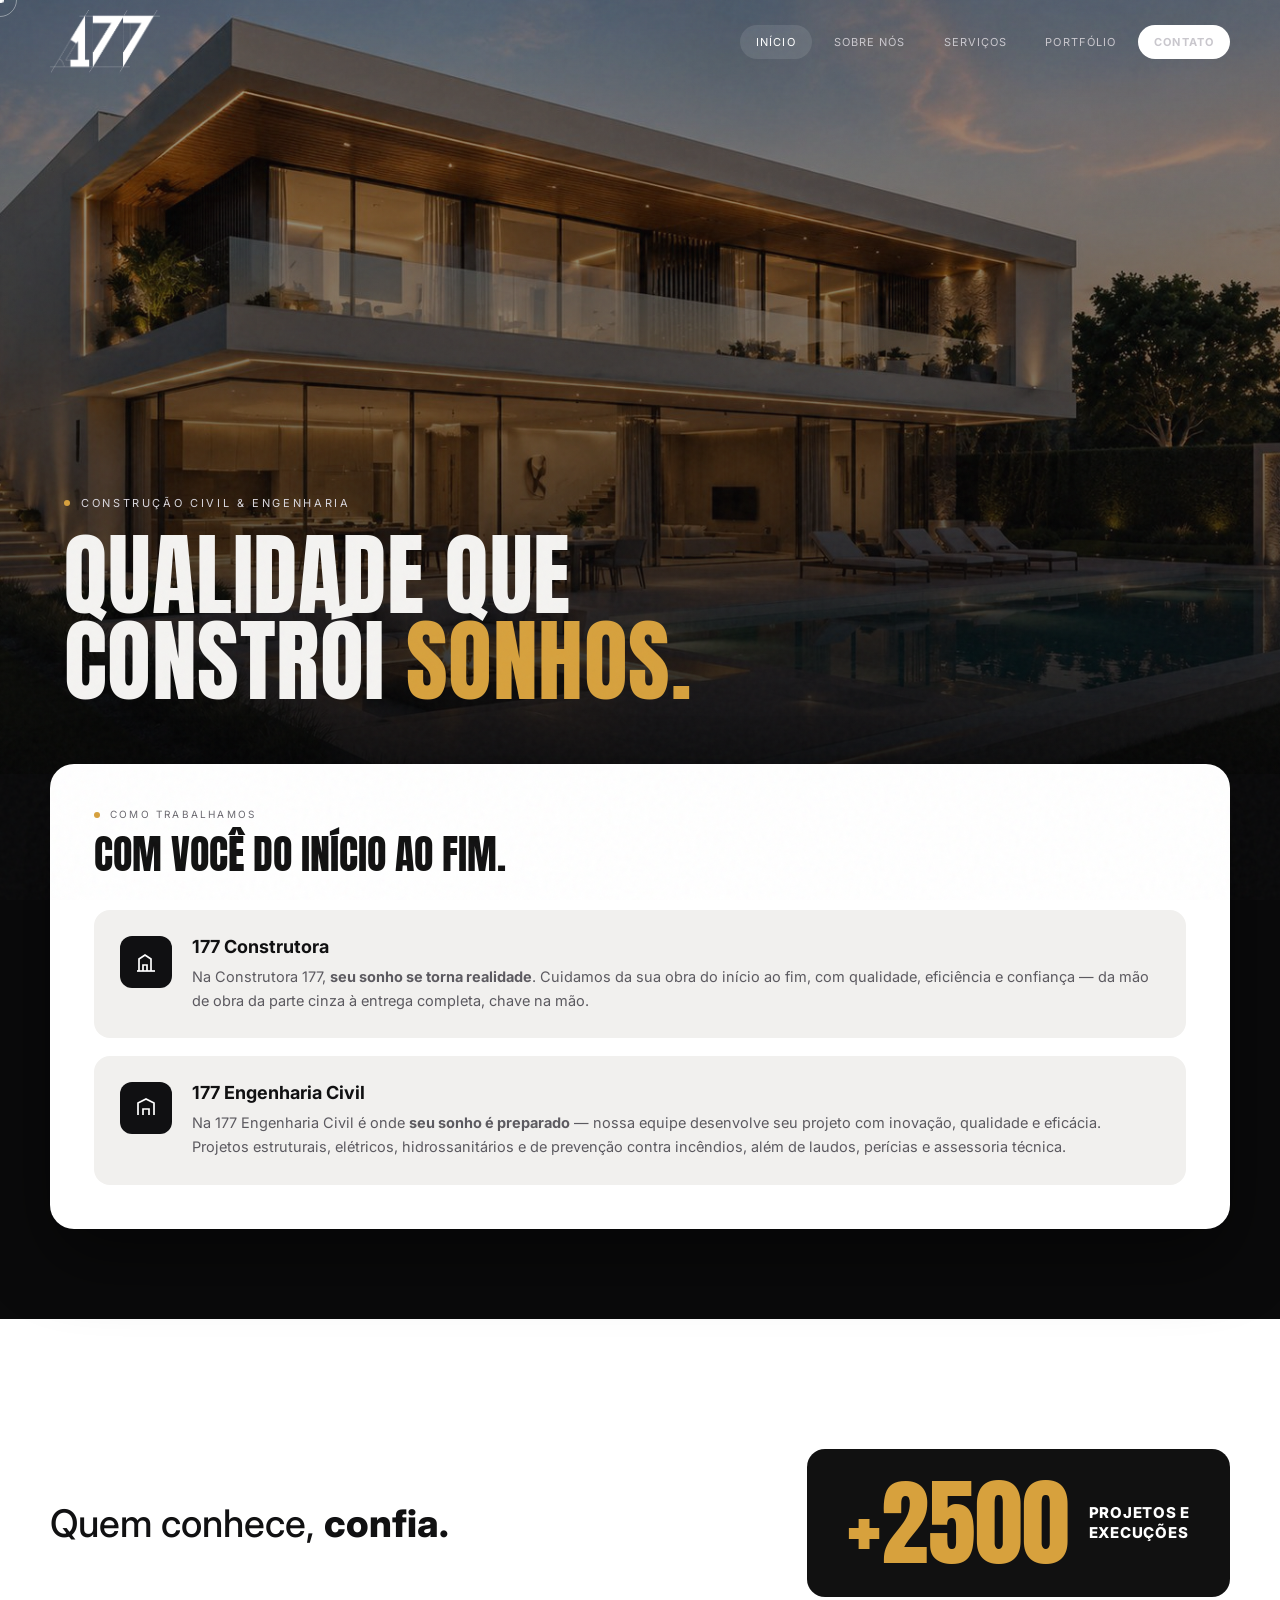
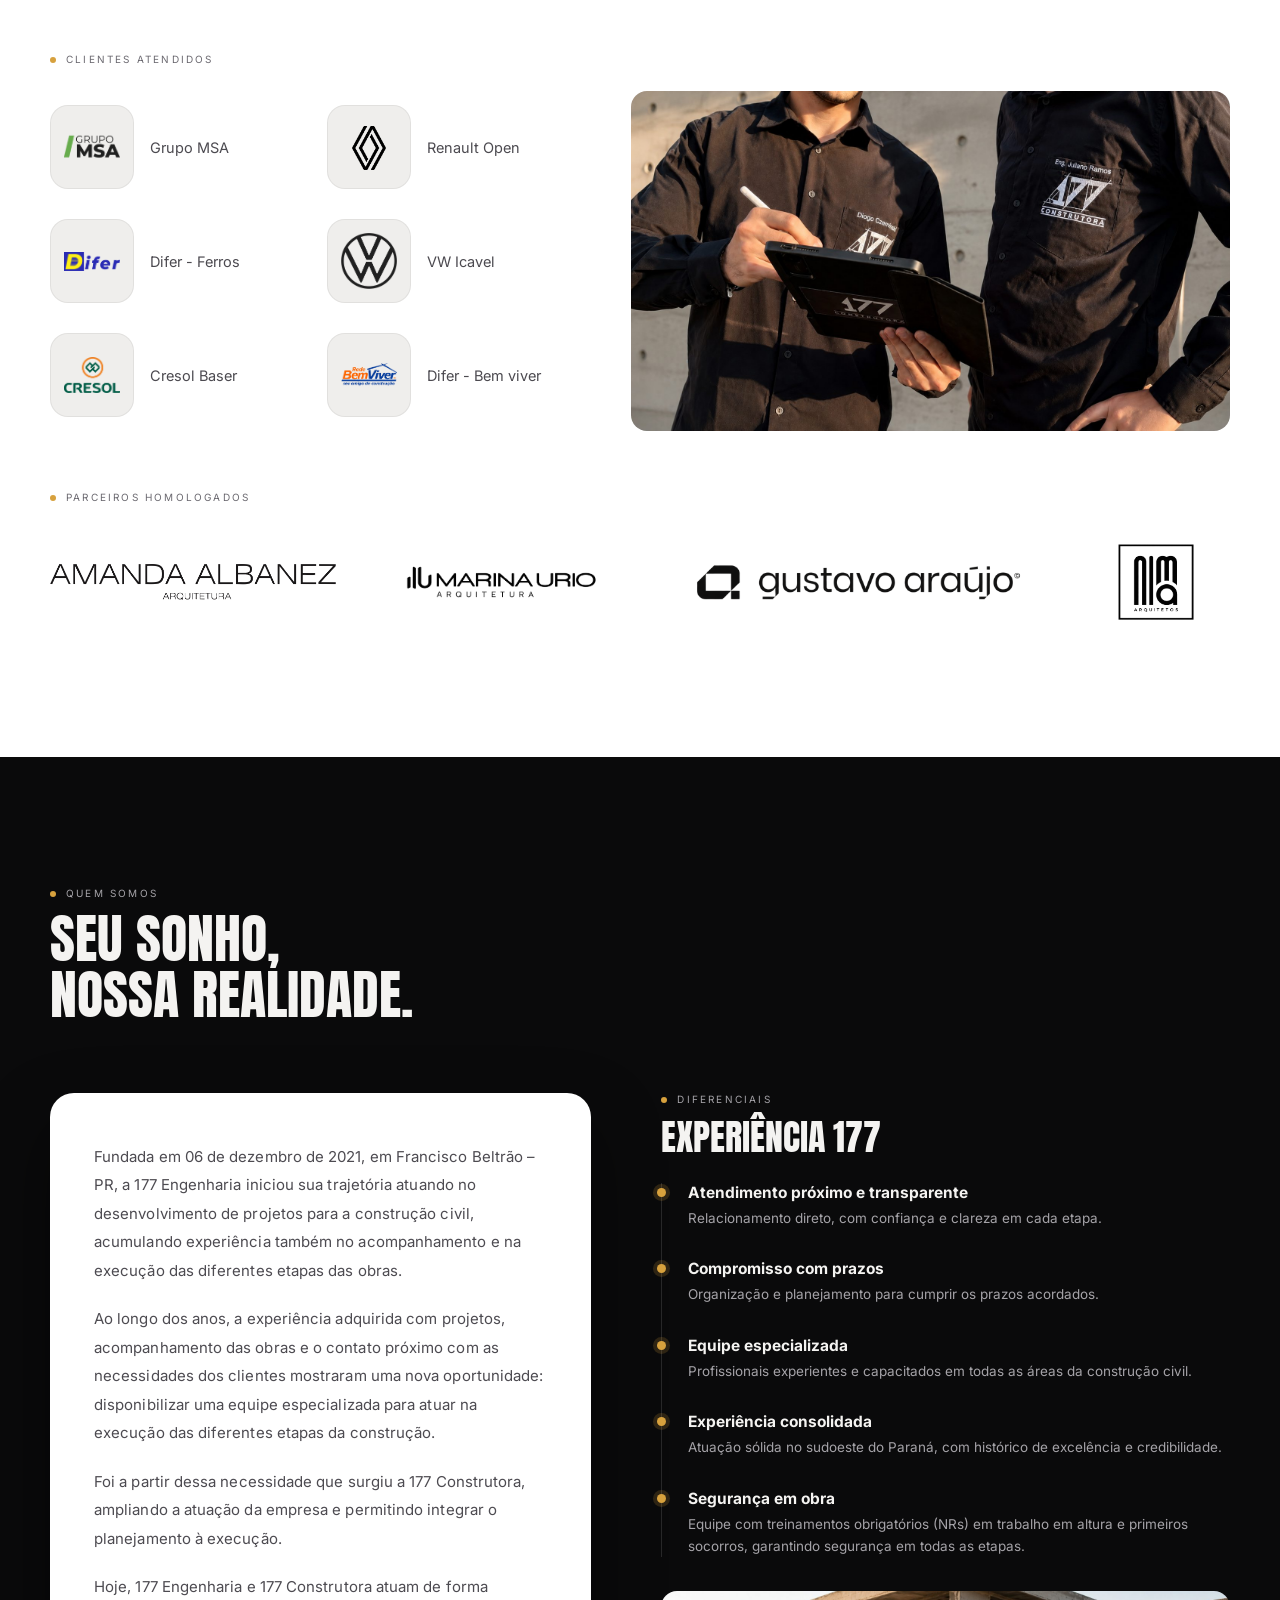
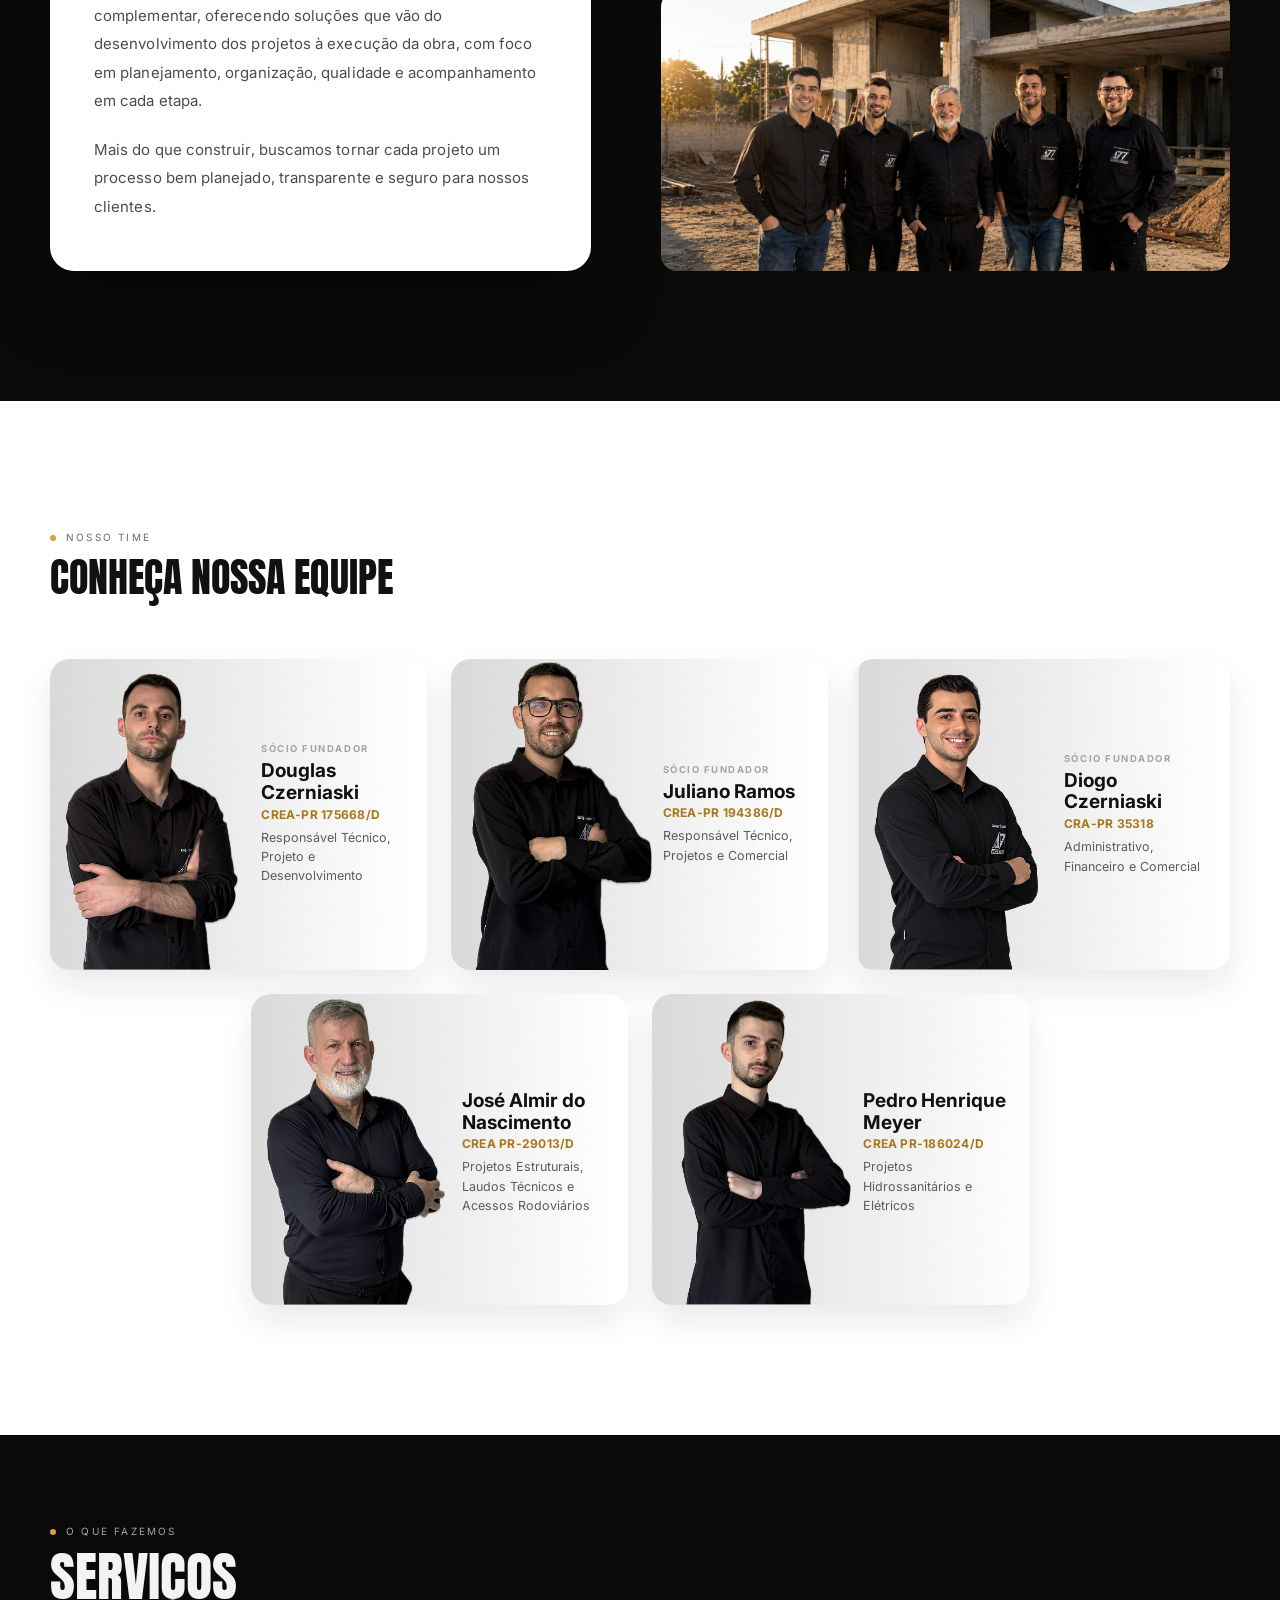
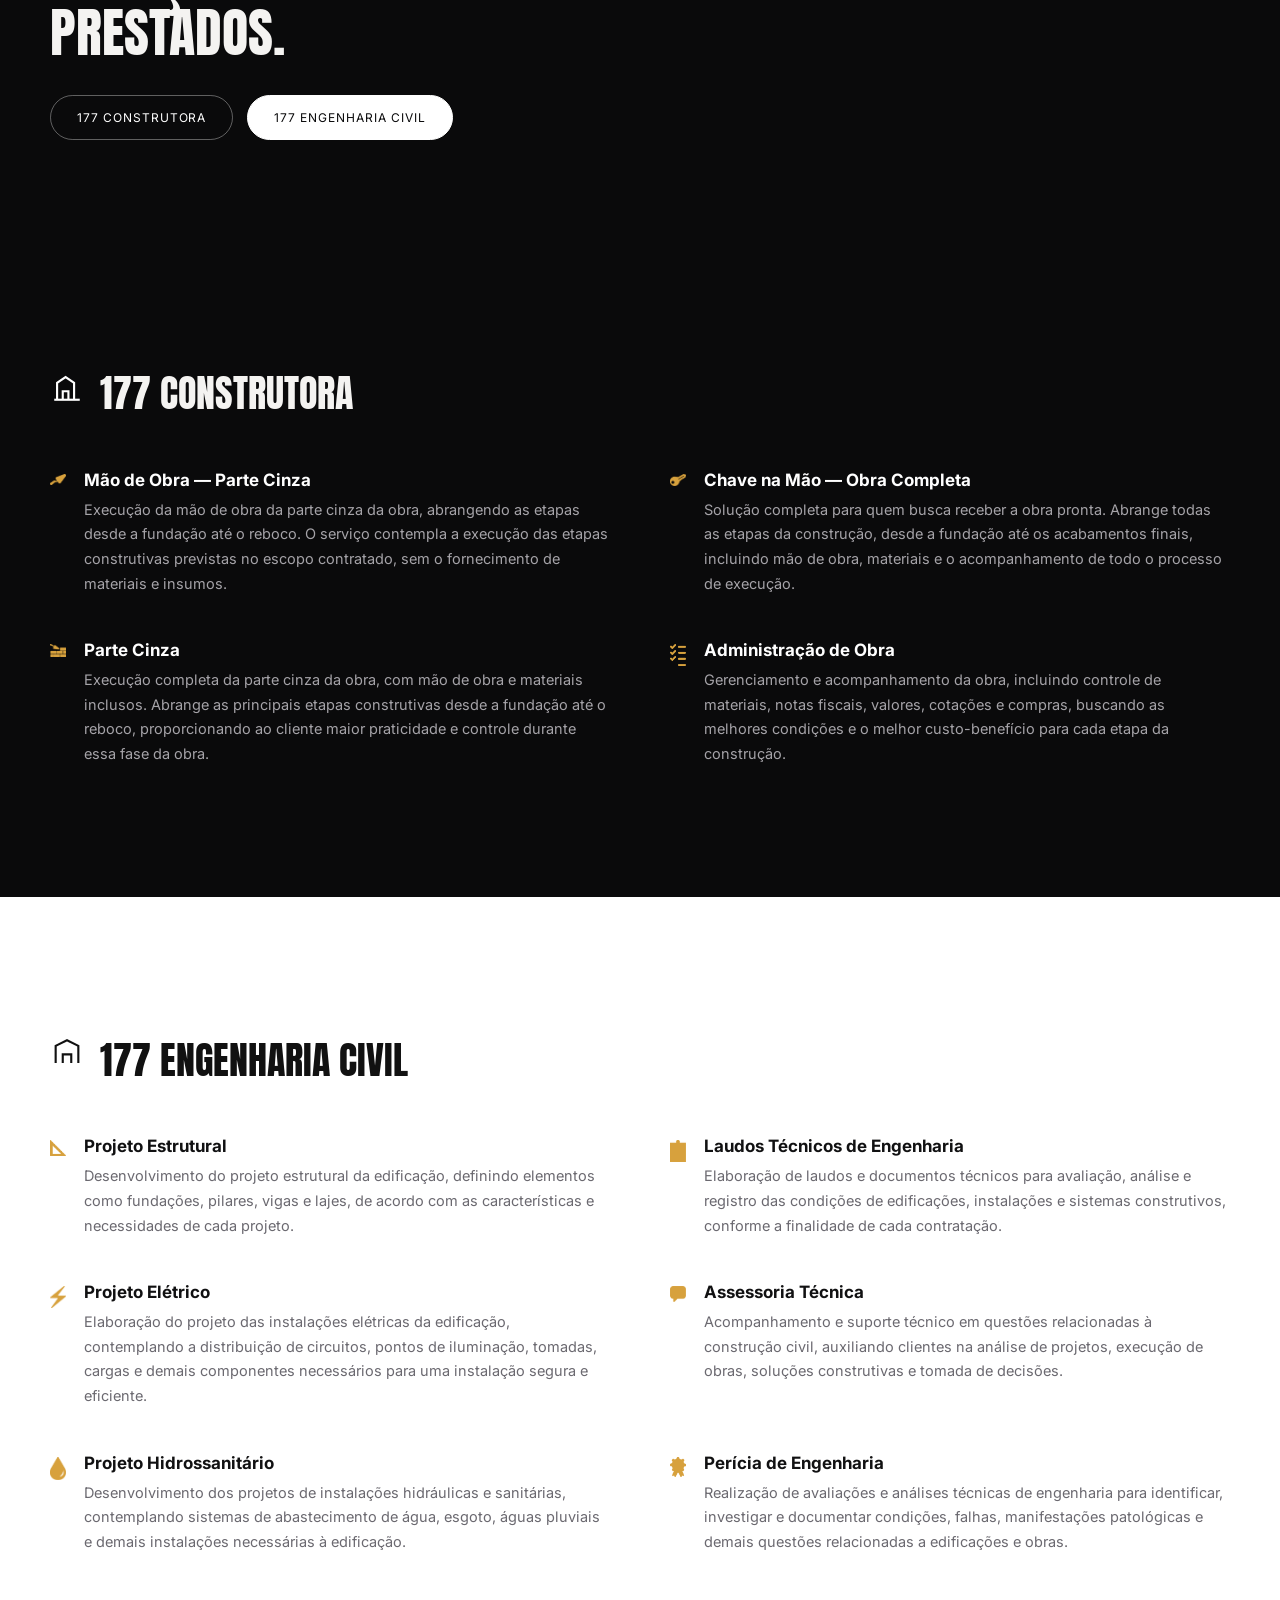
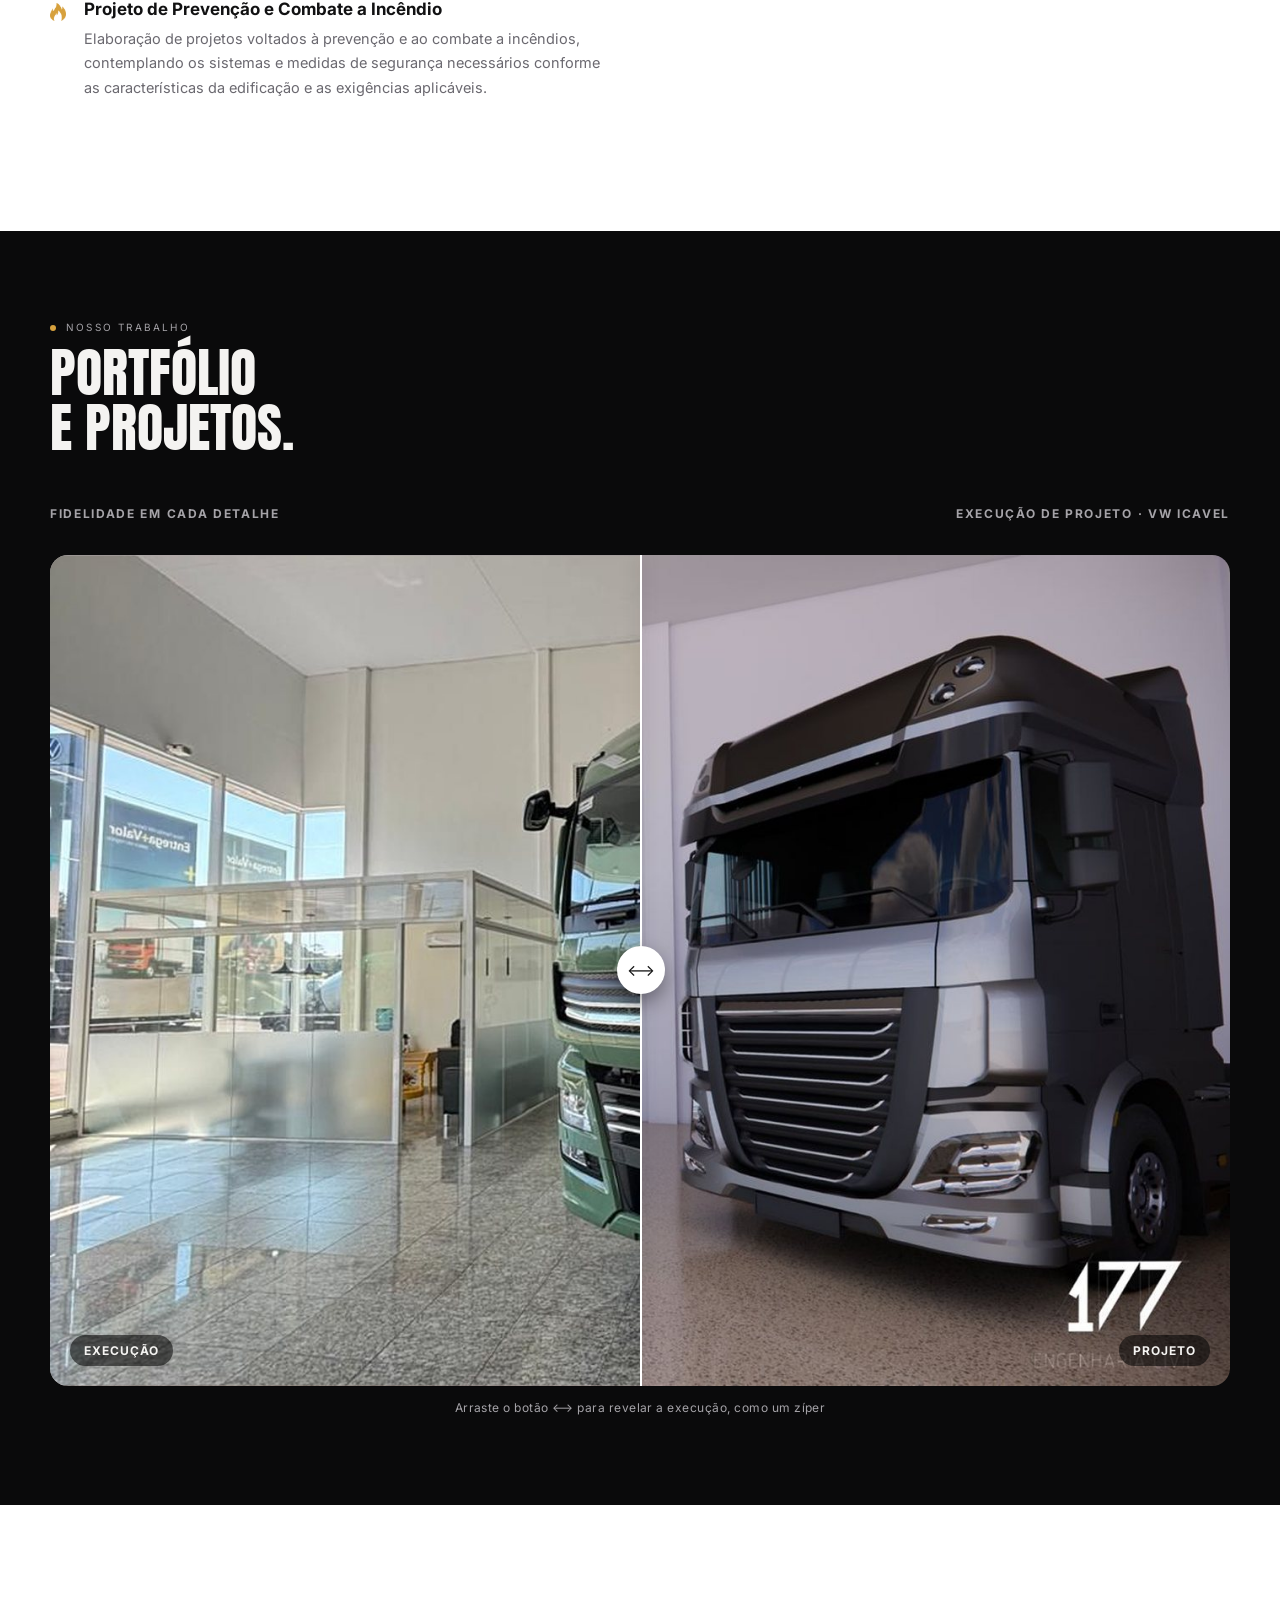
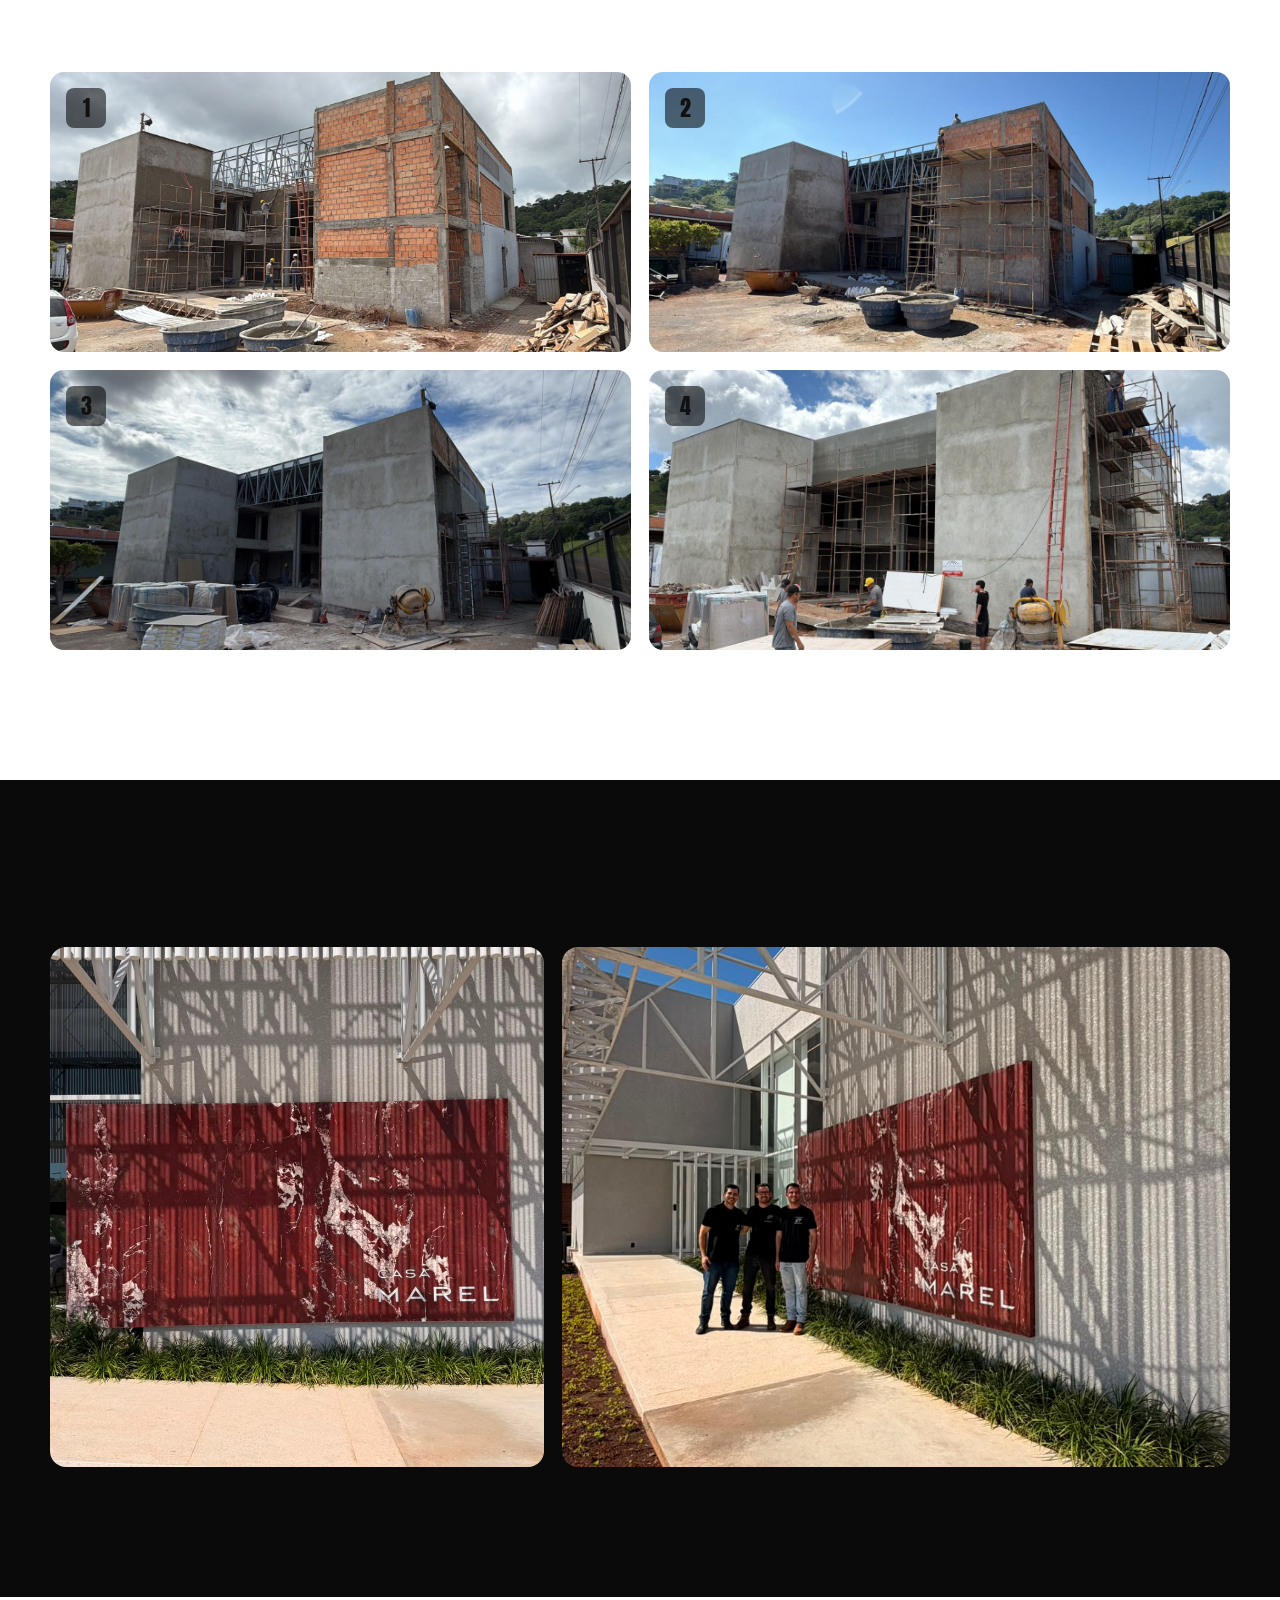
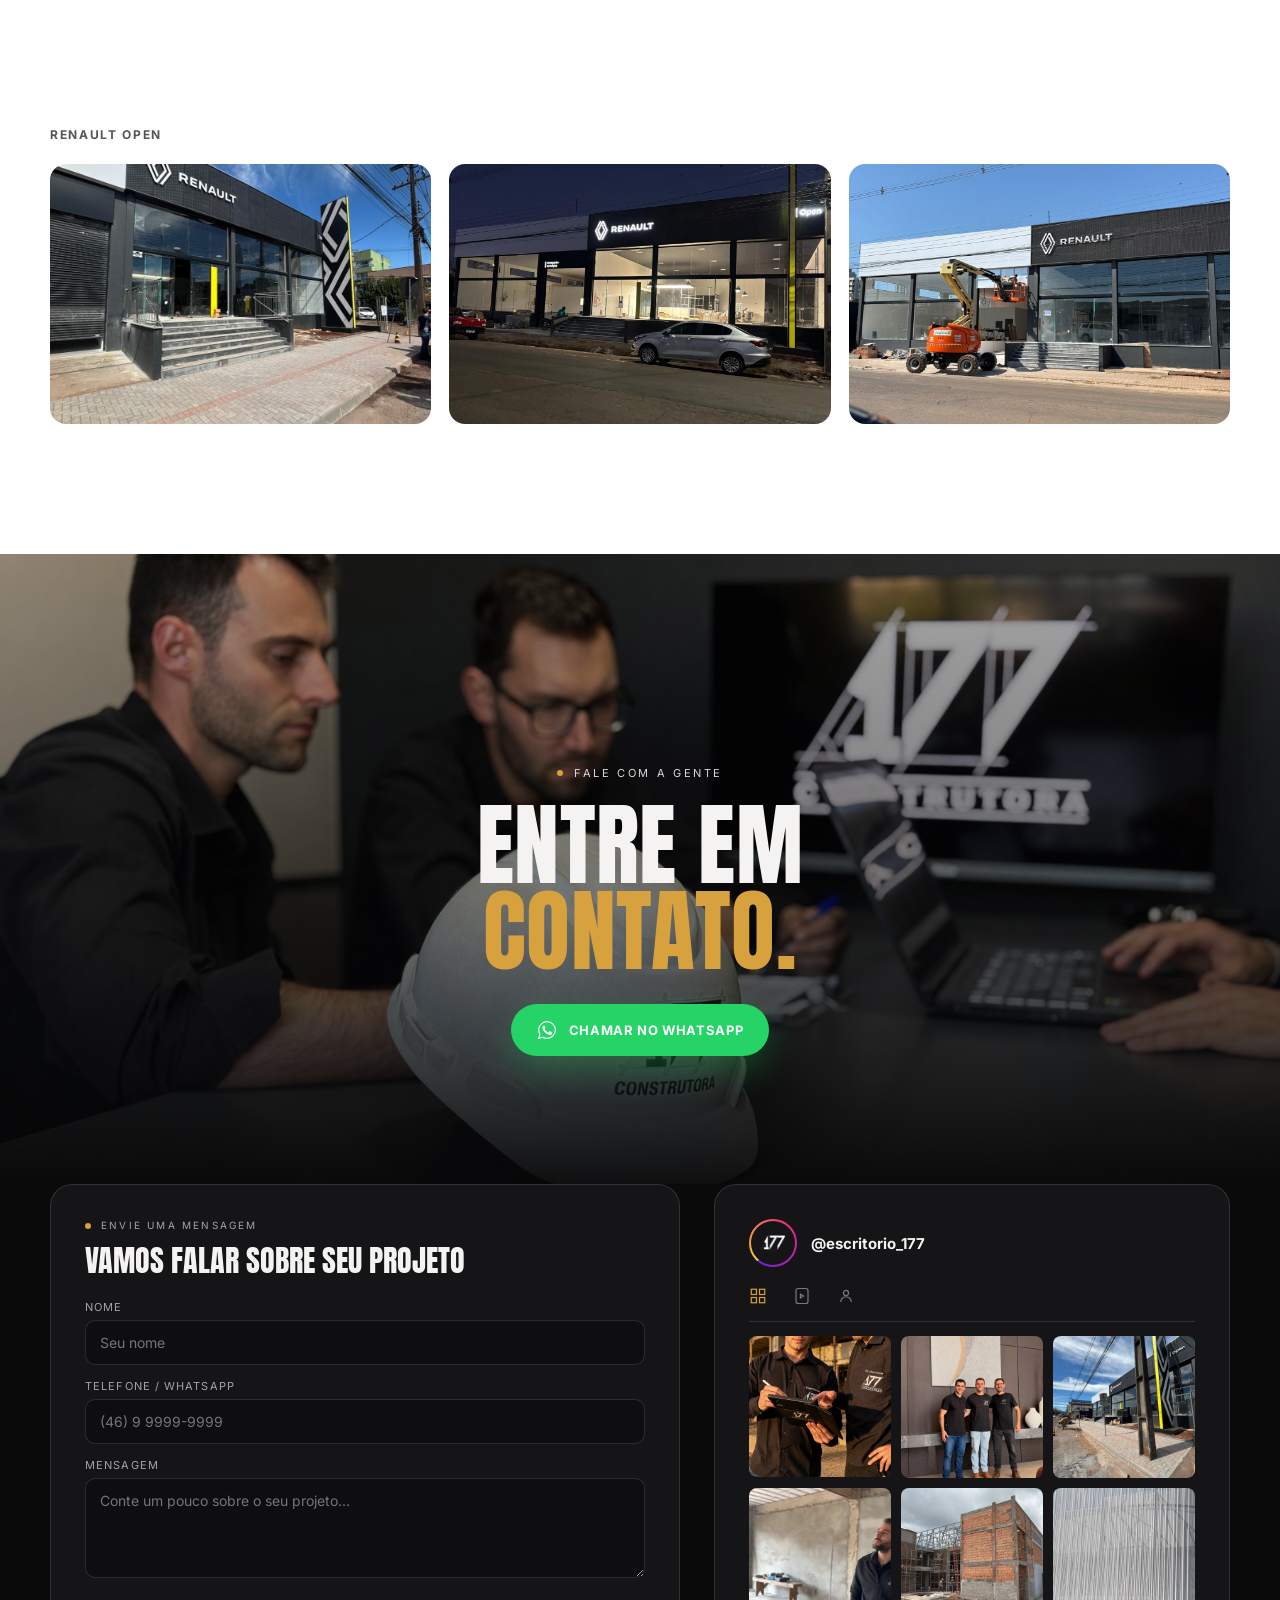
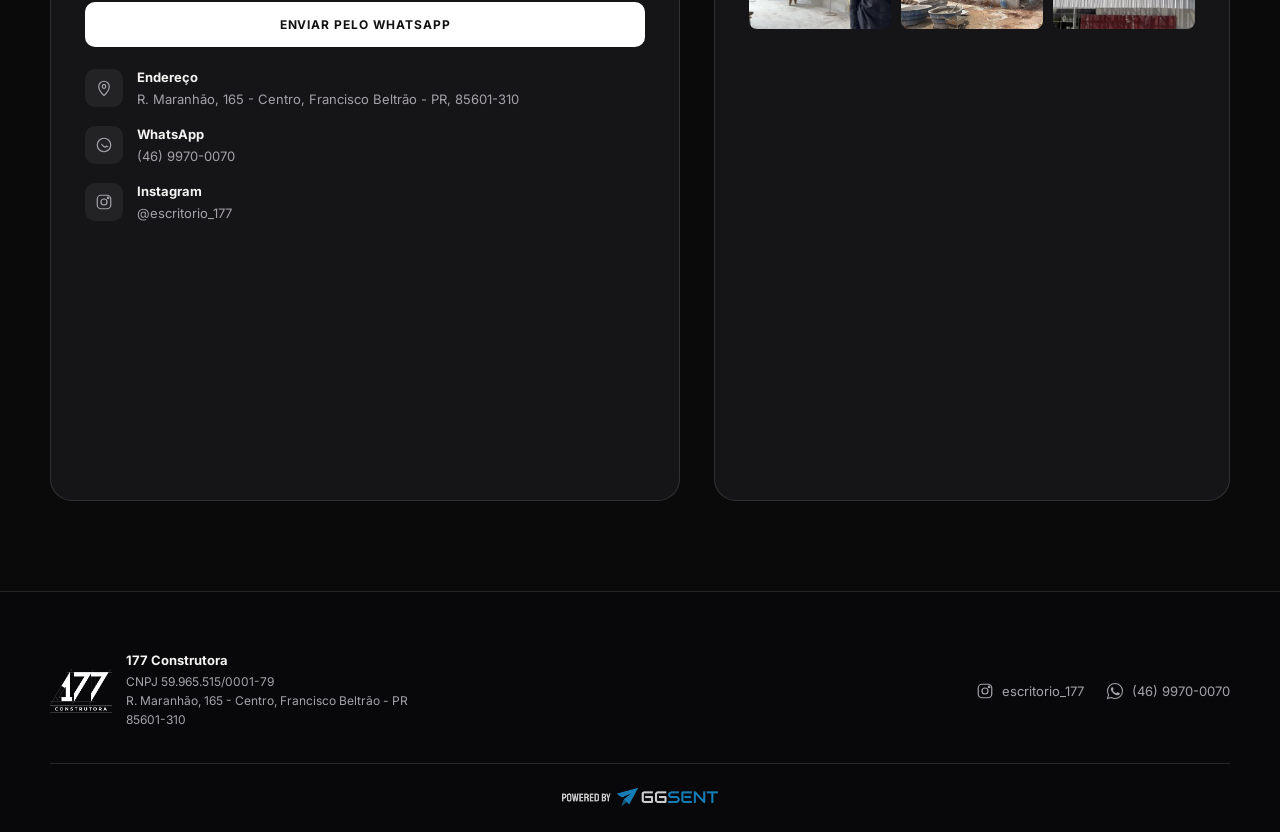
==== commit 287867b0: "remover seguidores instagram" ====
--- a/index.html
+++ b/index.html
@@ -423,7 +423,6 @@
             <span class="ig-avatar"><img src="images/logo-177-mark.png" alt="177"></span>
             <div>
               <b>@escritorio_177</b>
-              <small>781 seguidores</small>
             </div>
           </a>
           <div class="ig-tabs">
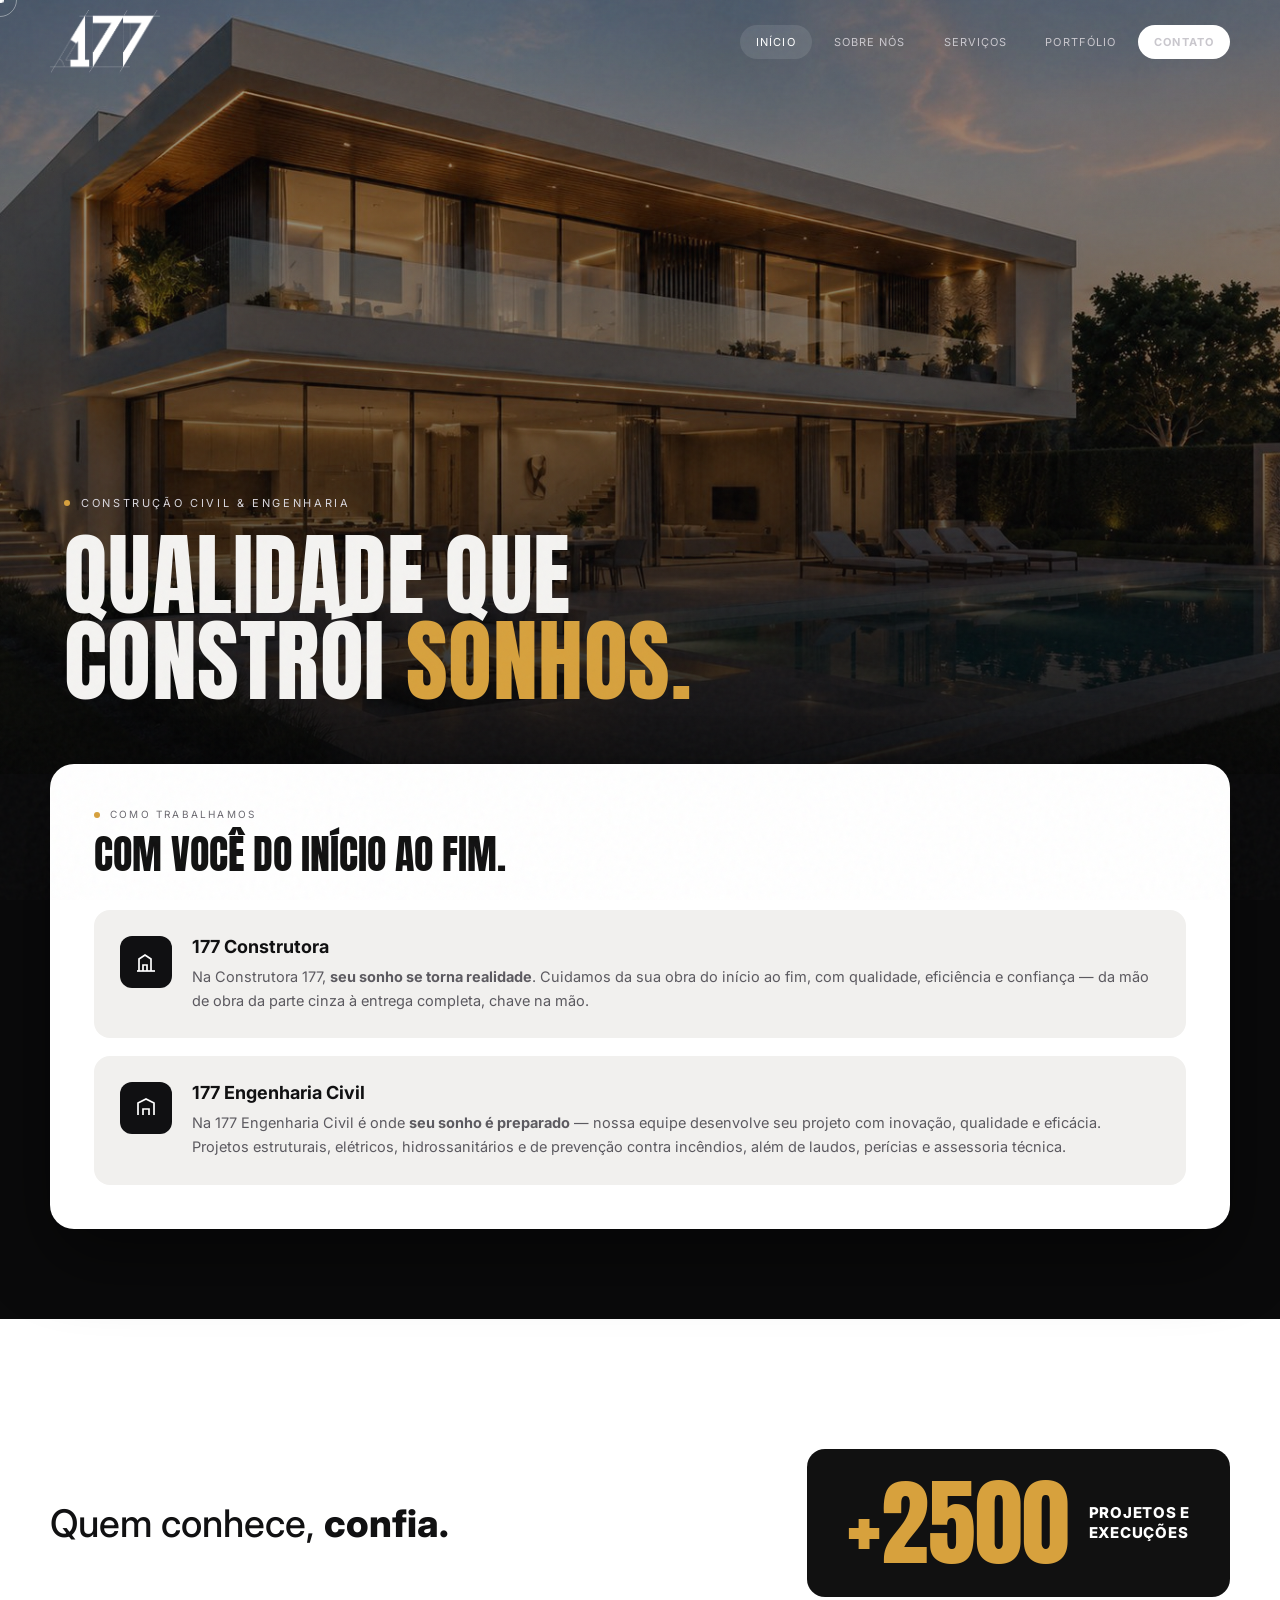
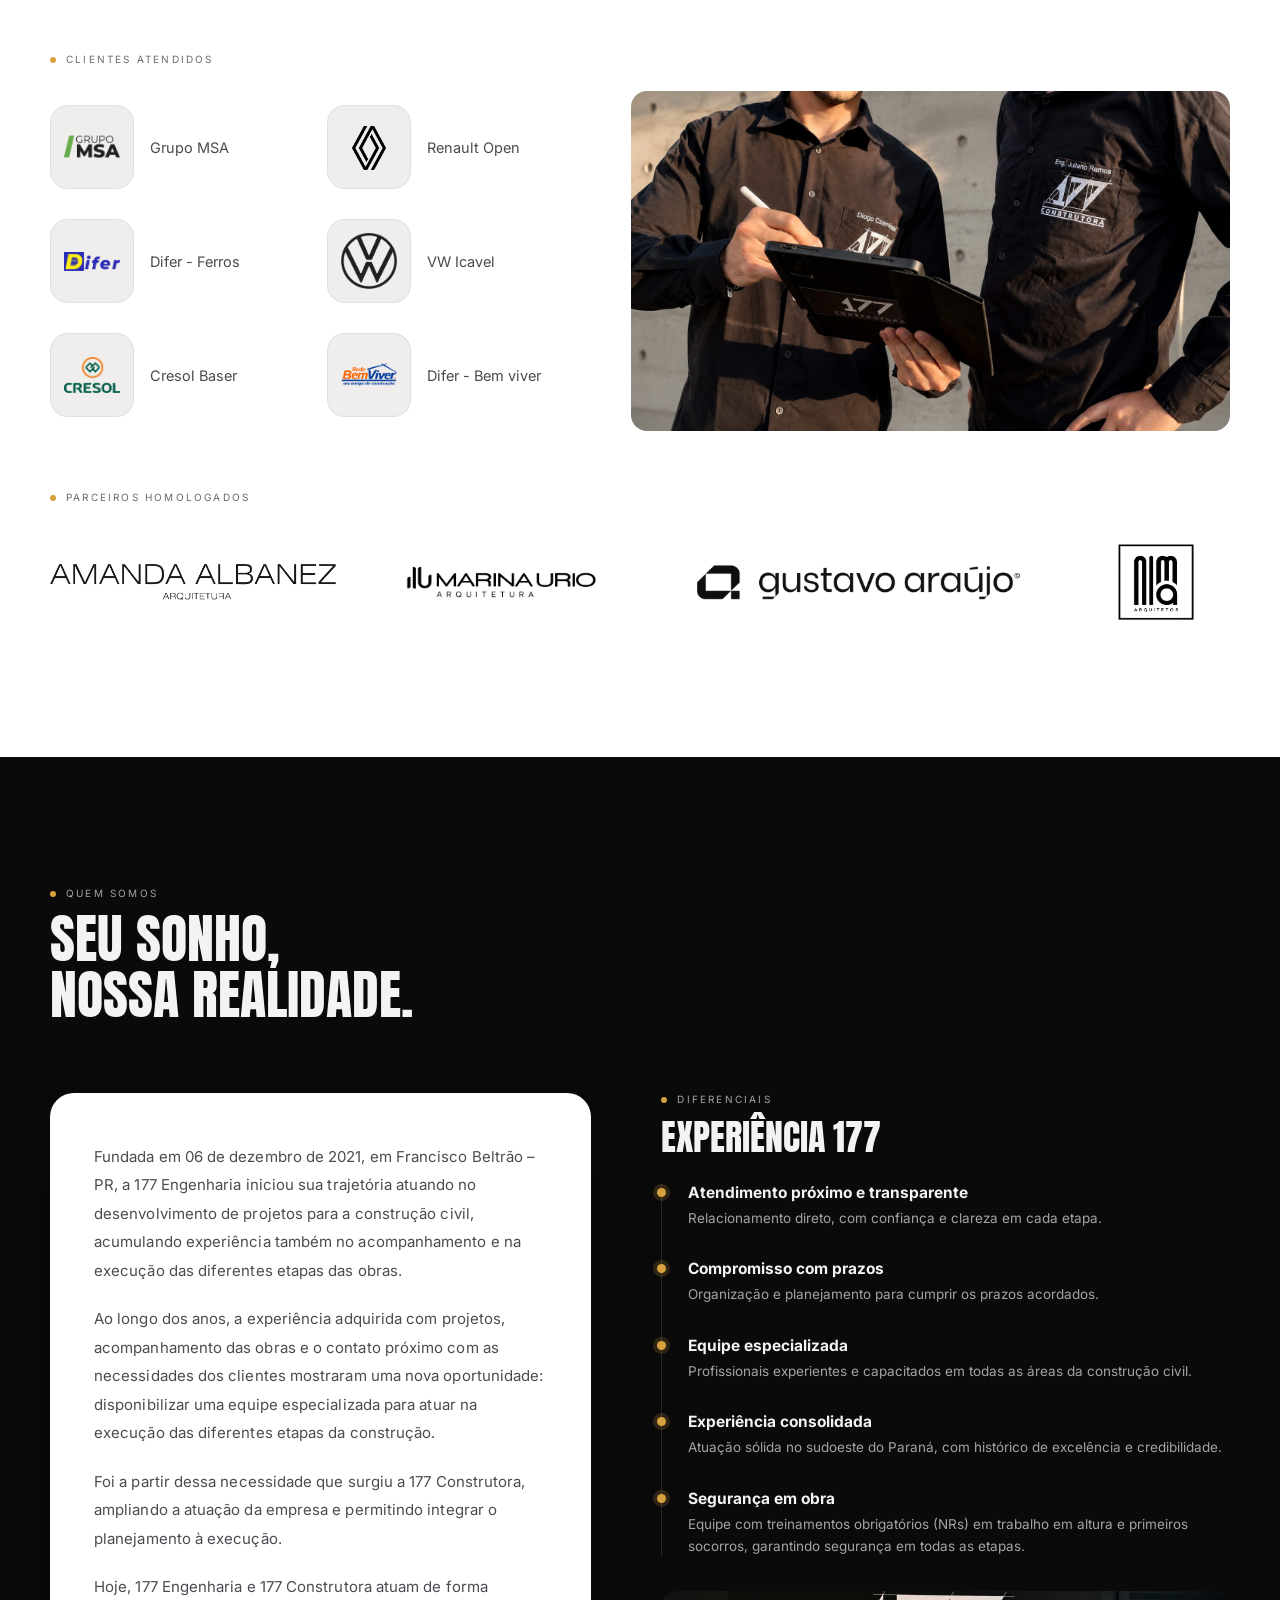
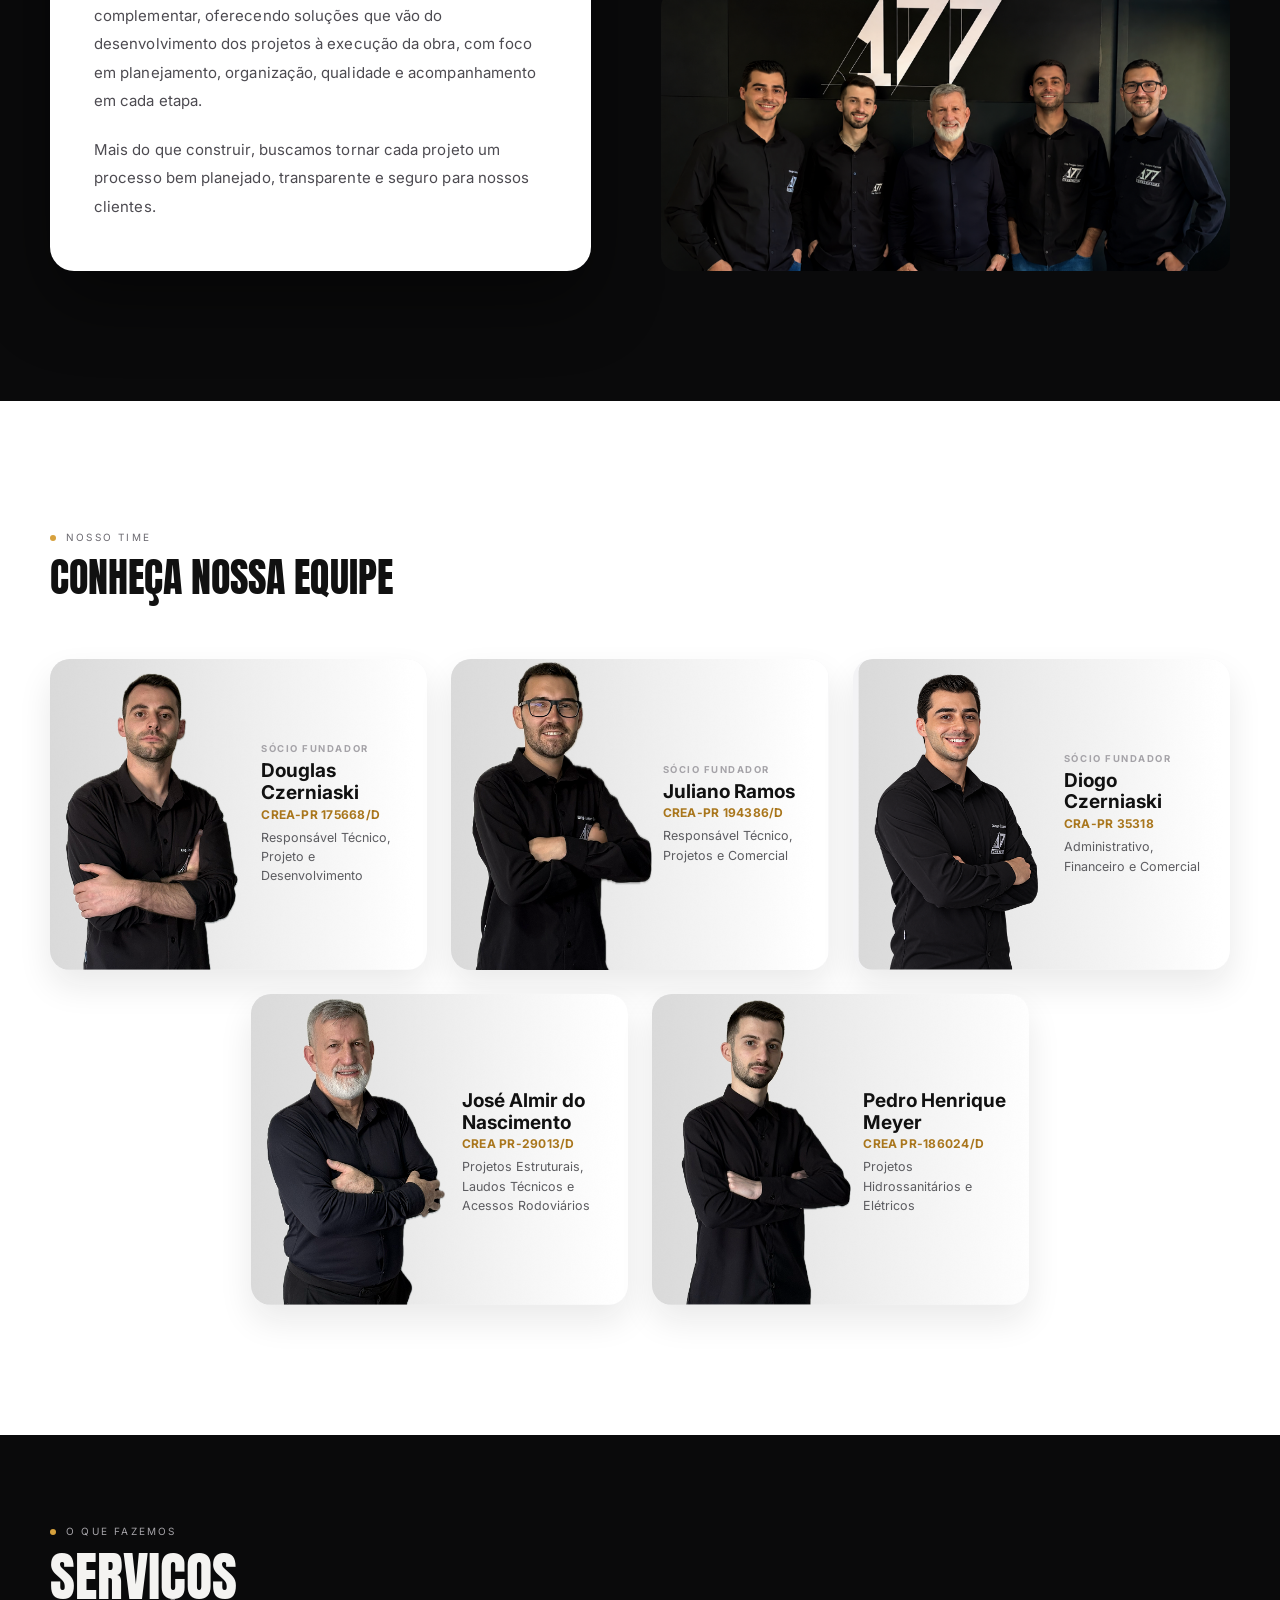
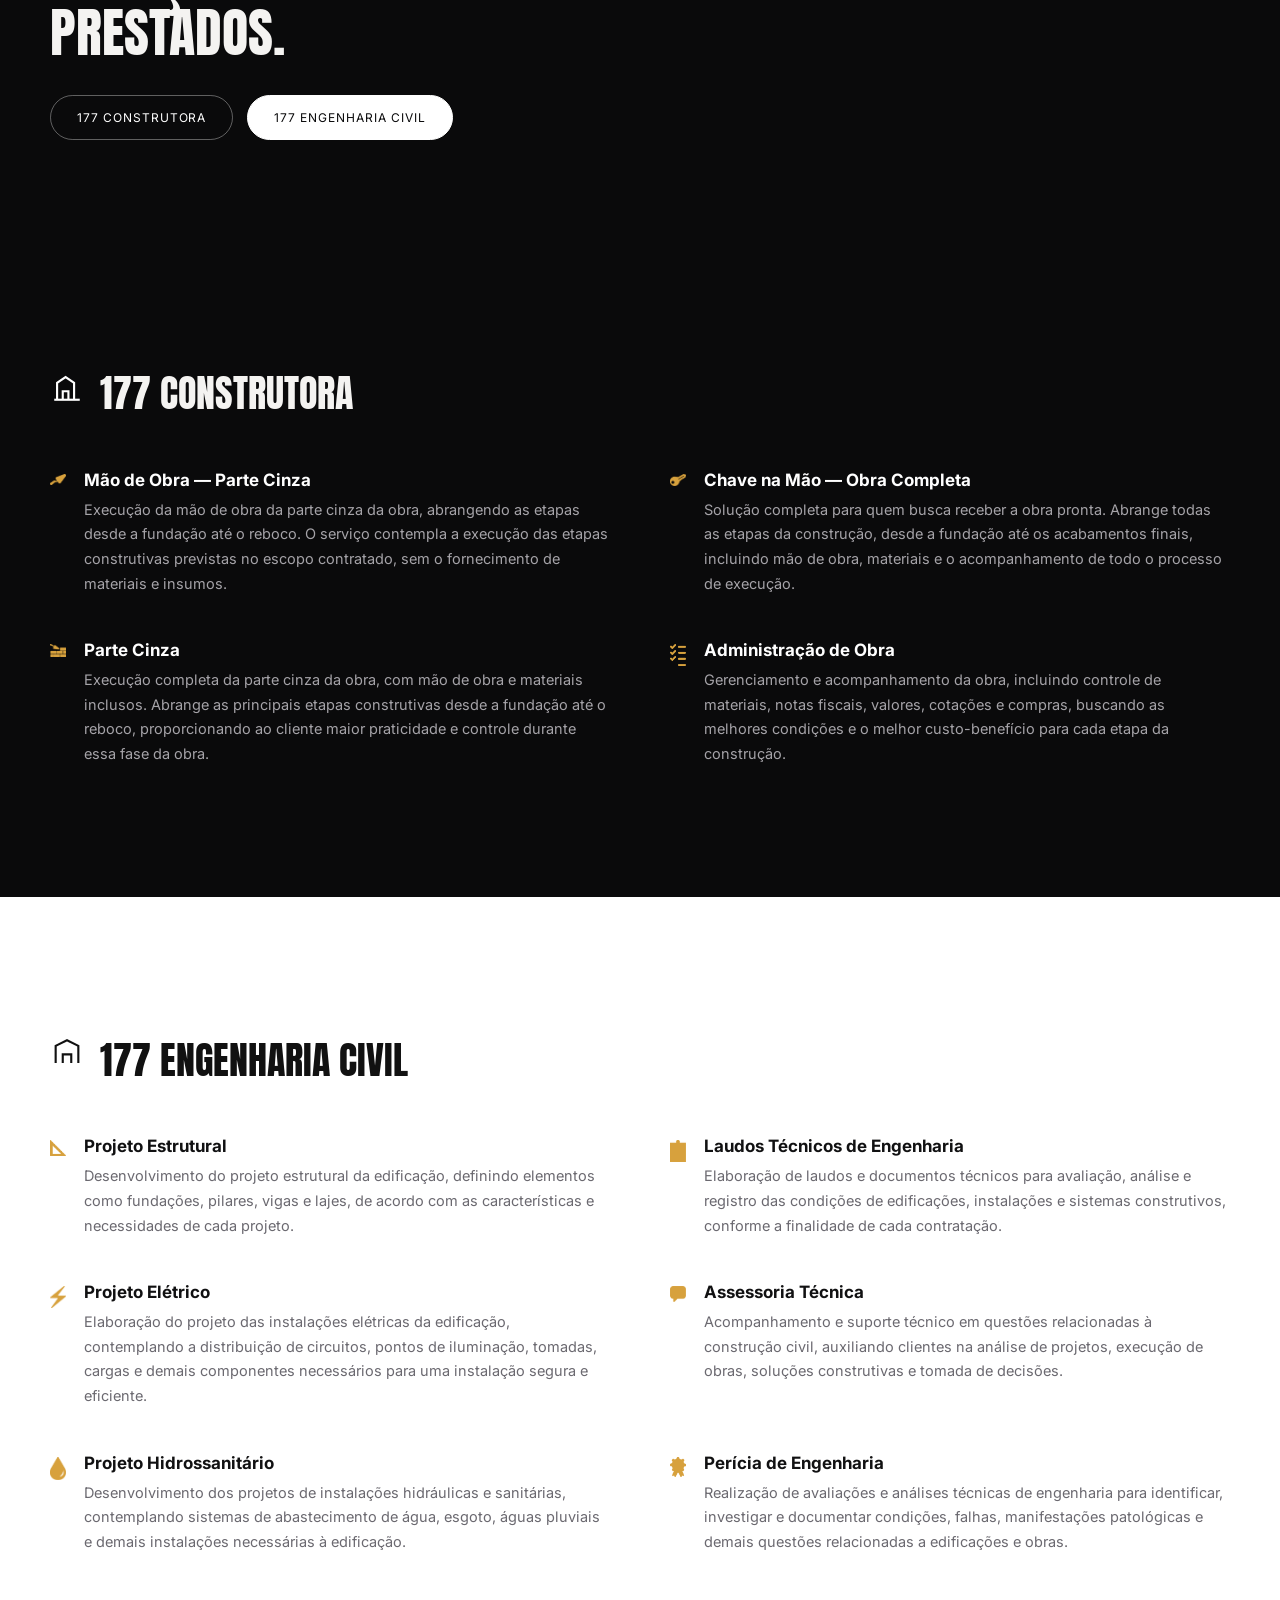
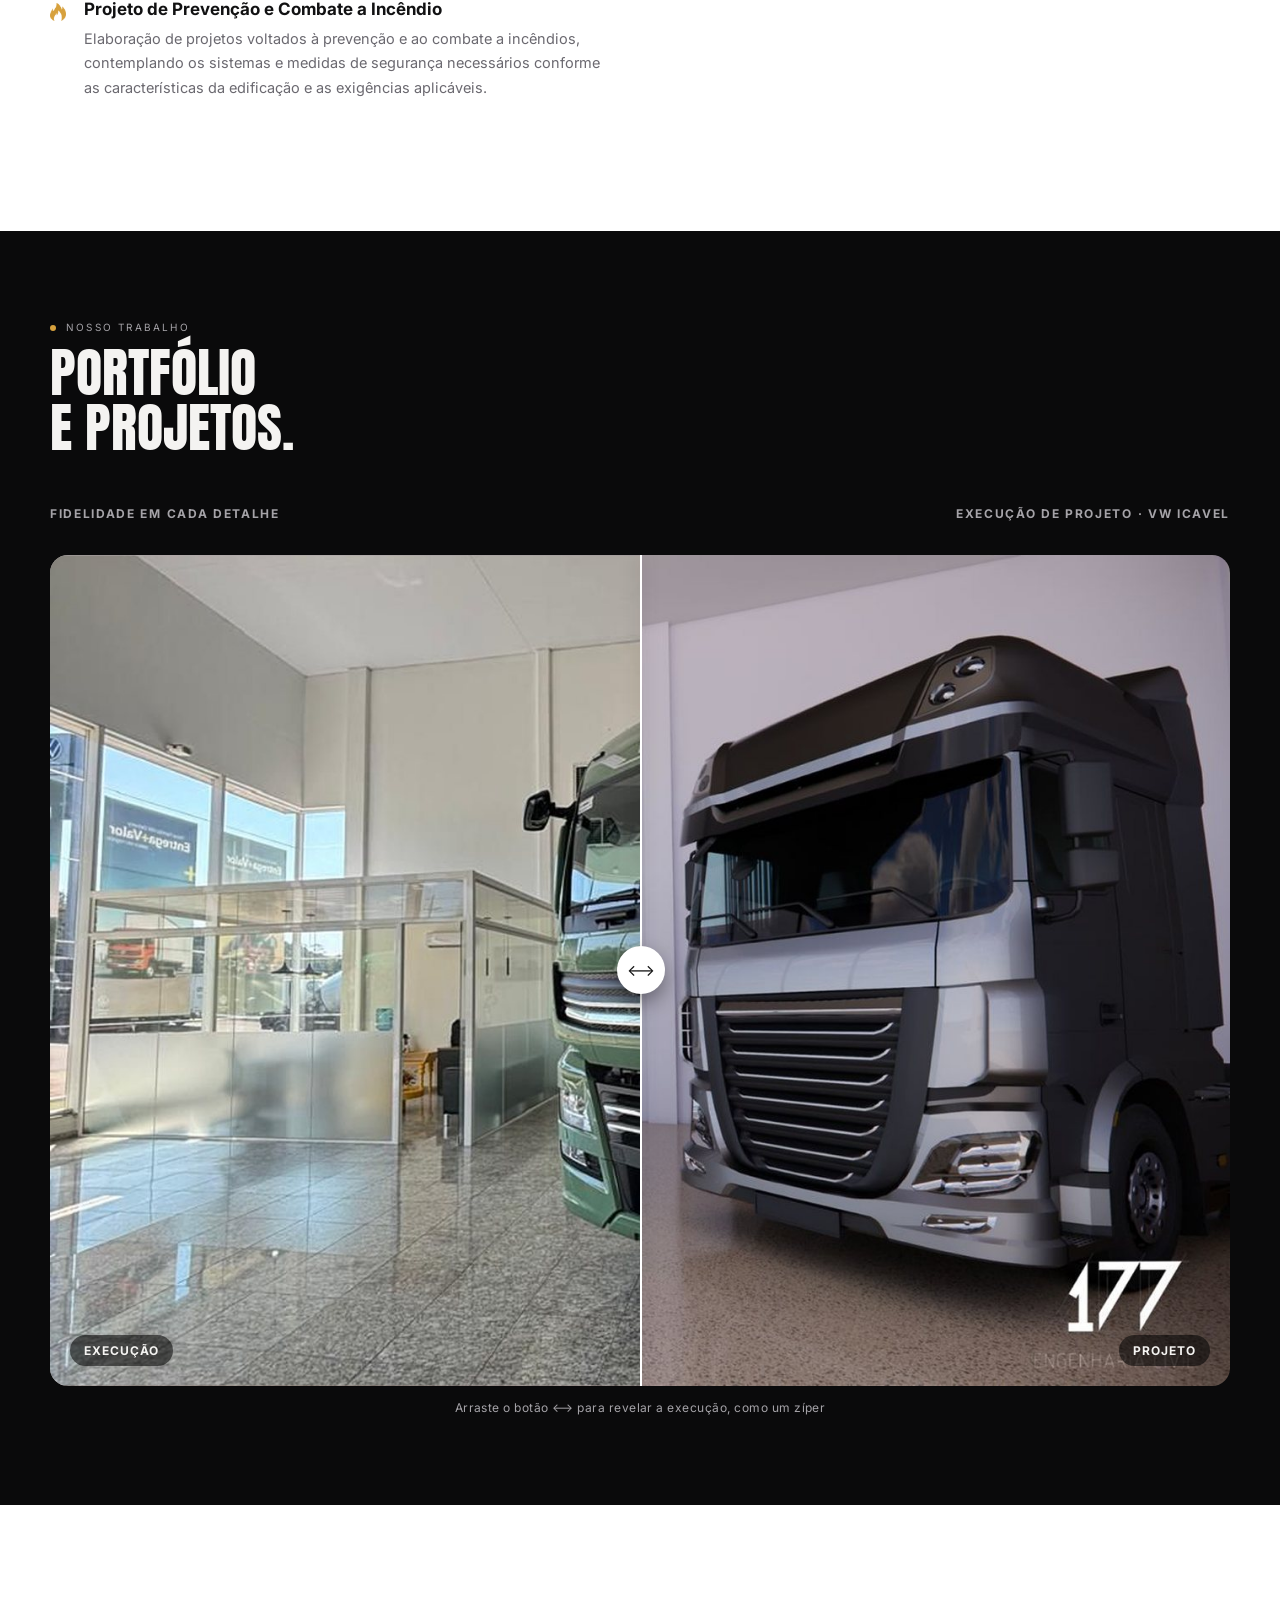
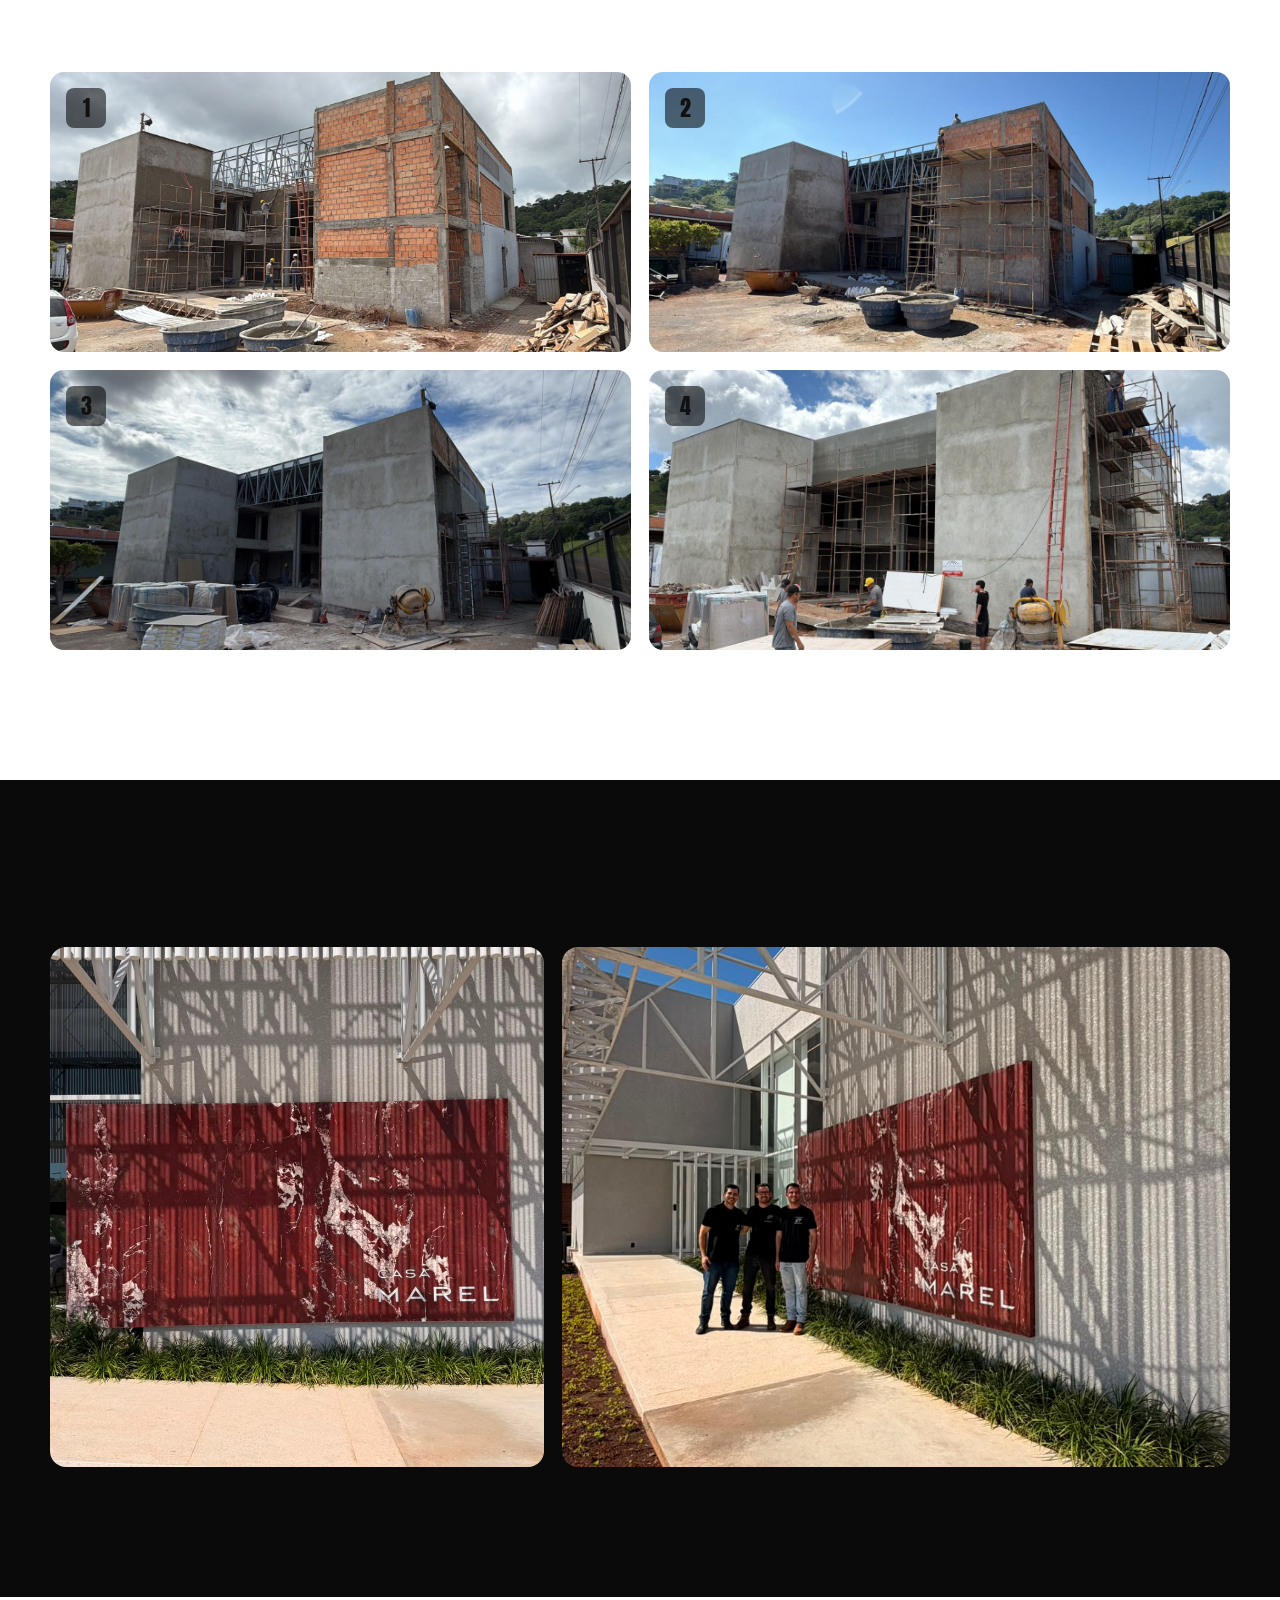
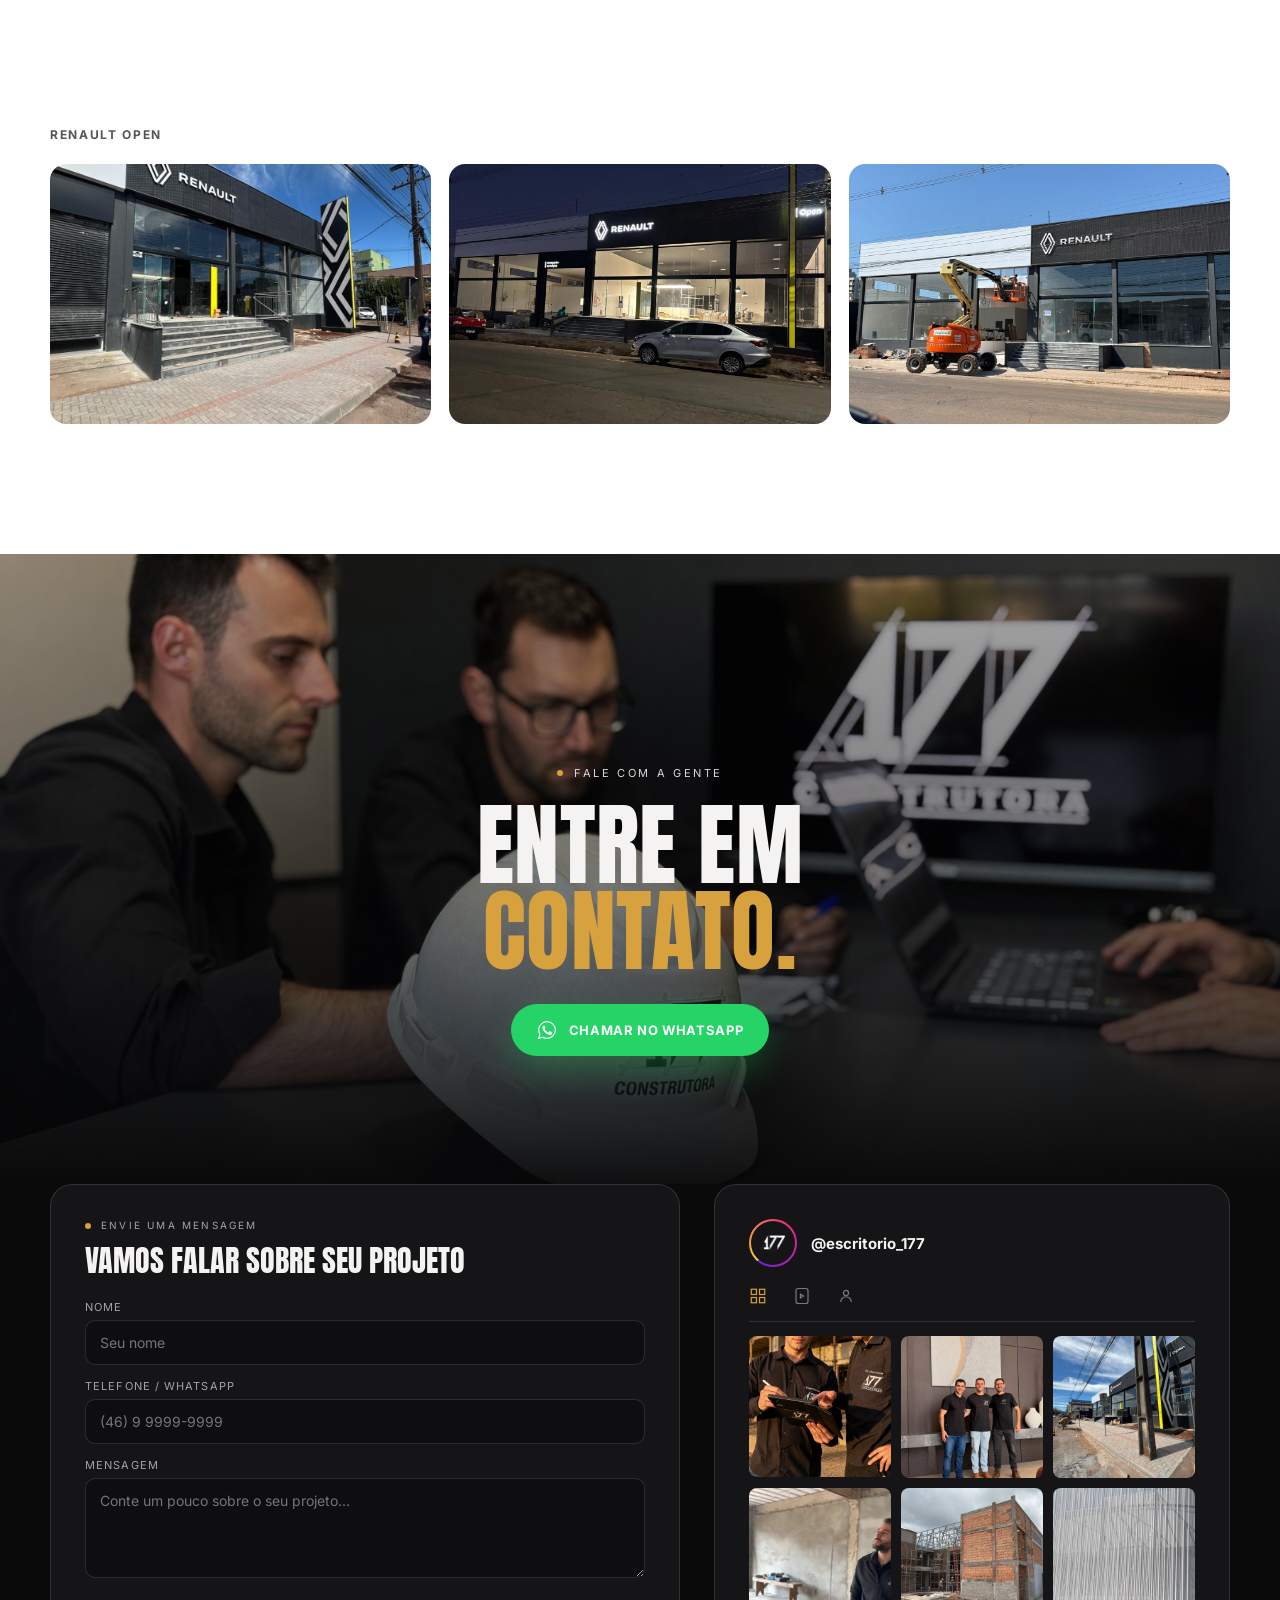
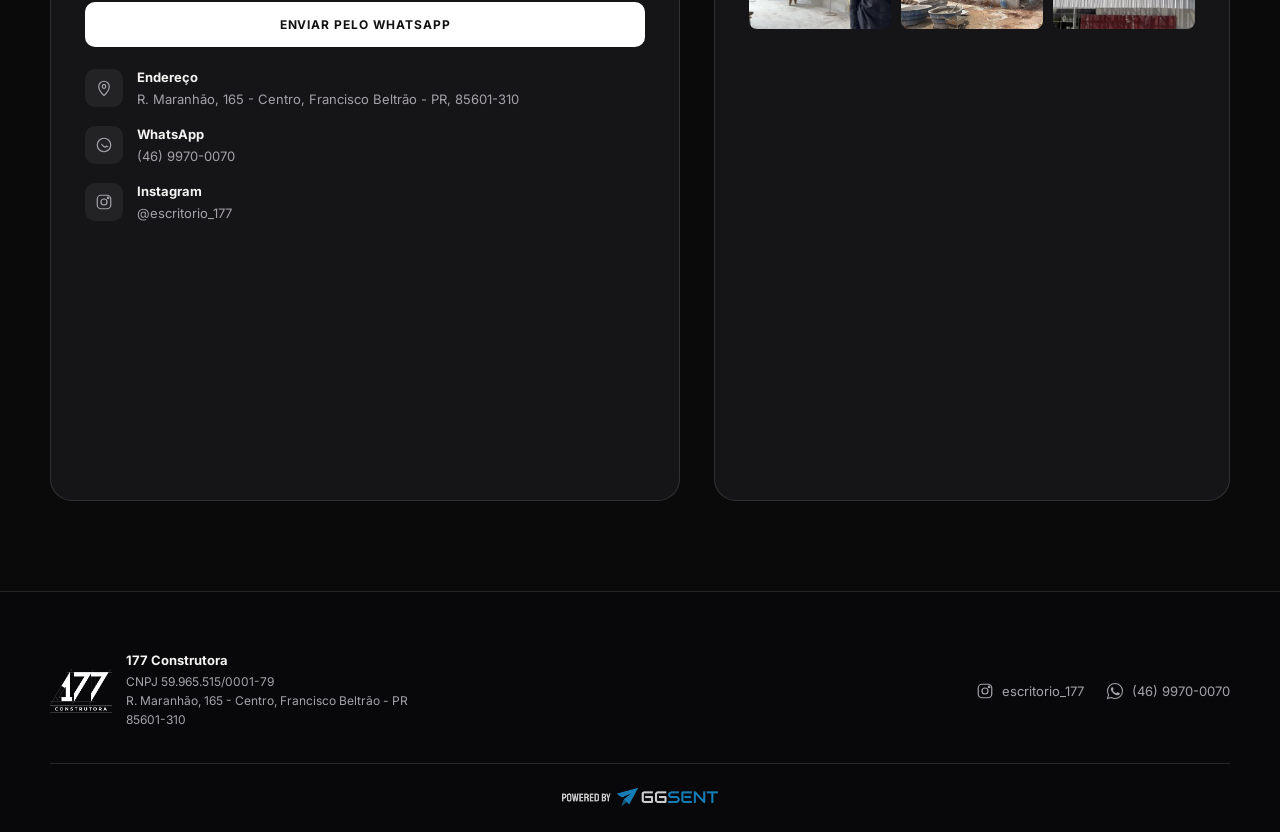
==== commit 5f87fb9e: "Mudança final, foto" ====
--- a/index.html
+++ b/index.html
@@ -160,7 +160,7 @@
             </div>
           </div>
           <div class="about-photo zoomable">
-            <img src="images/hero-sobre.jpg" alt="Sócios fundadores da 177 em obra">
+            <img src="images/equipe-177-parede.png" alt="Equipe 177">
           </div>
         </div>
       </div>
